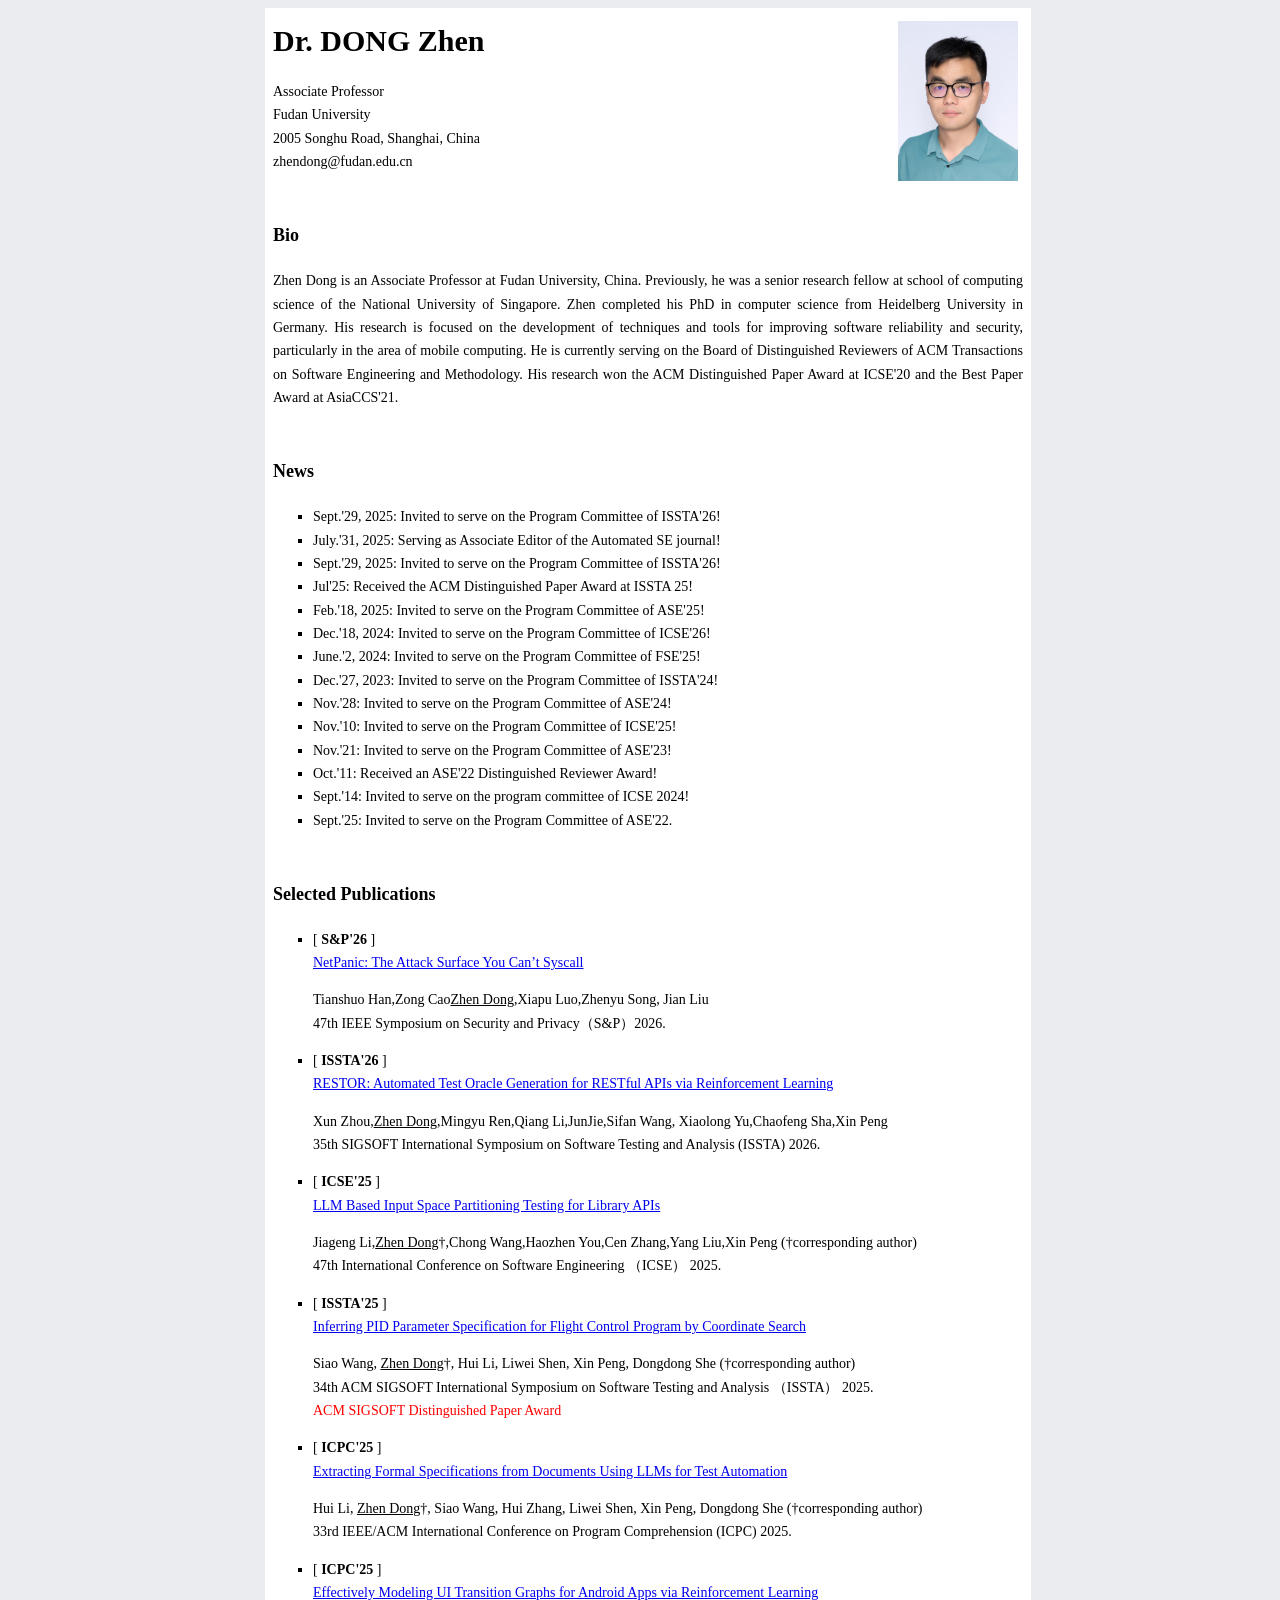
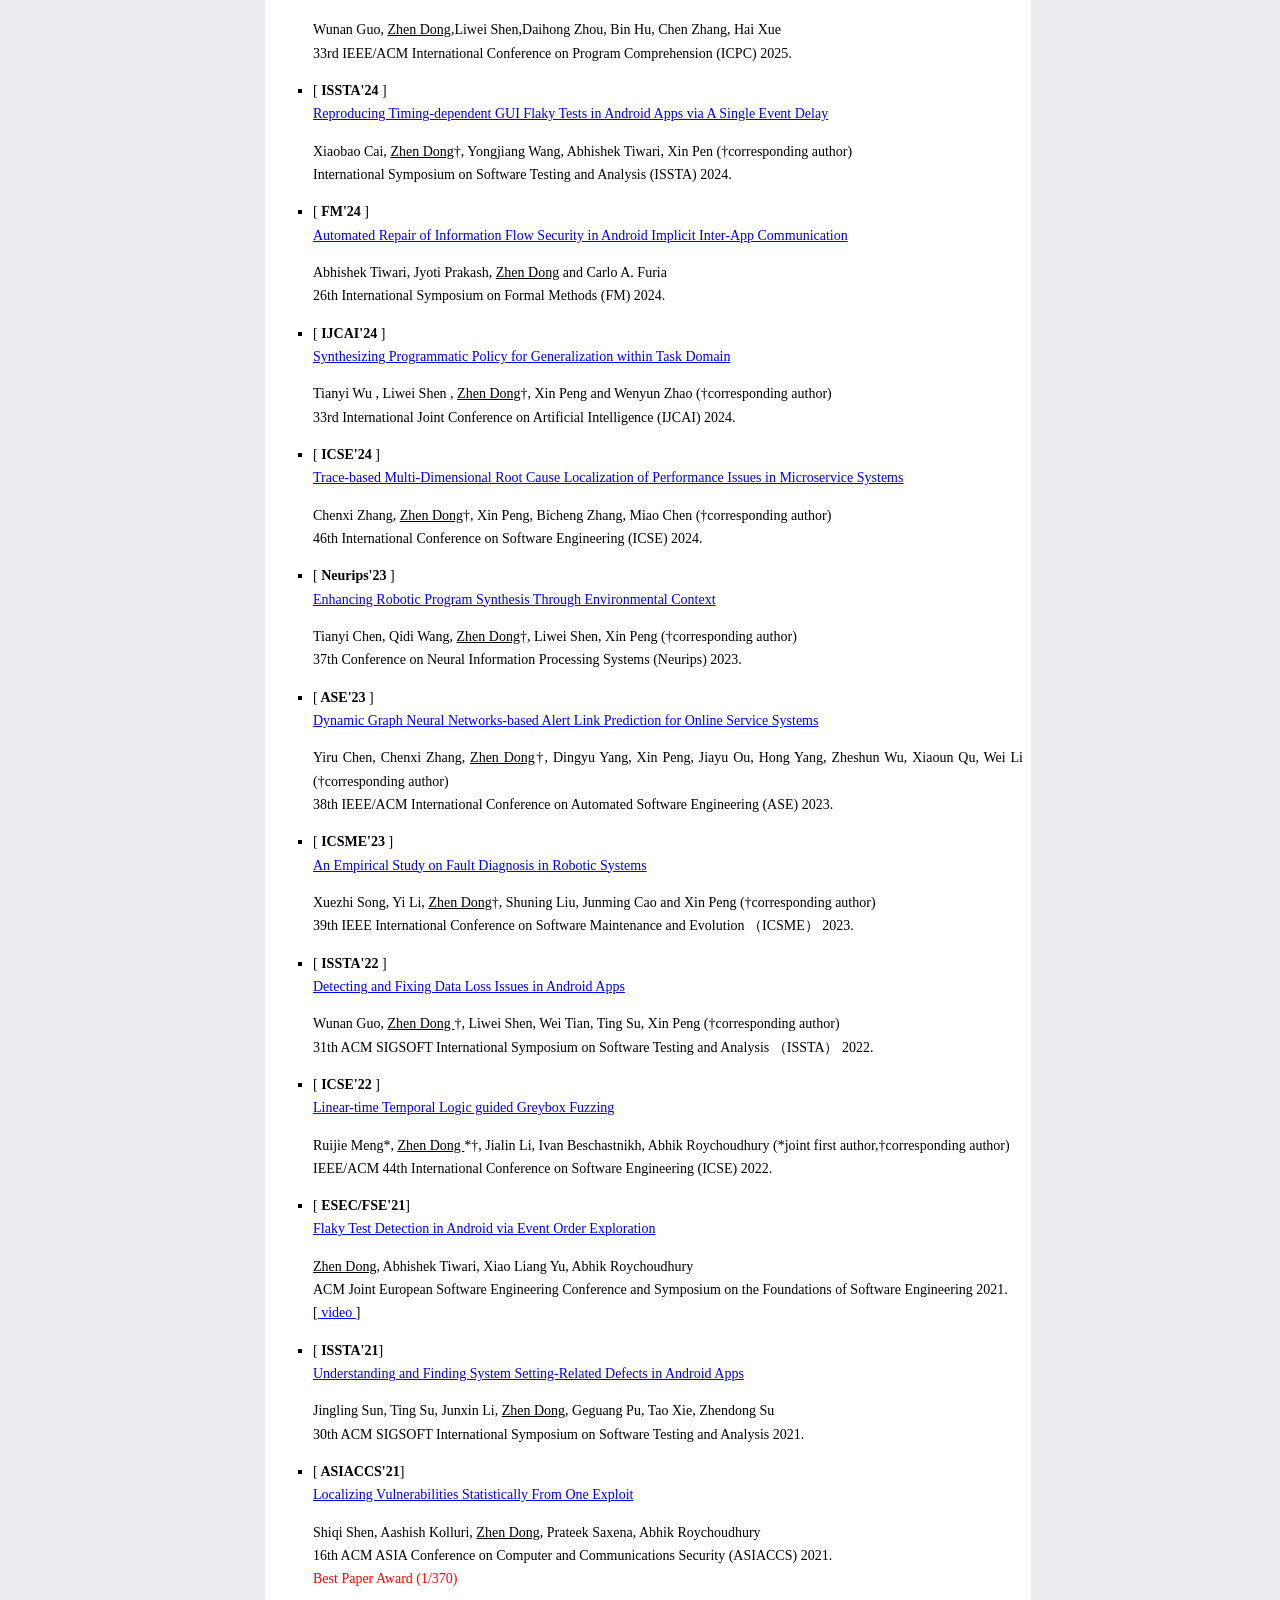
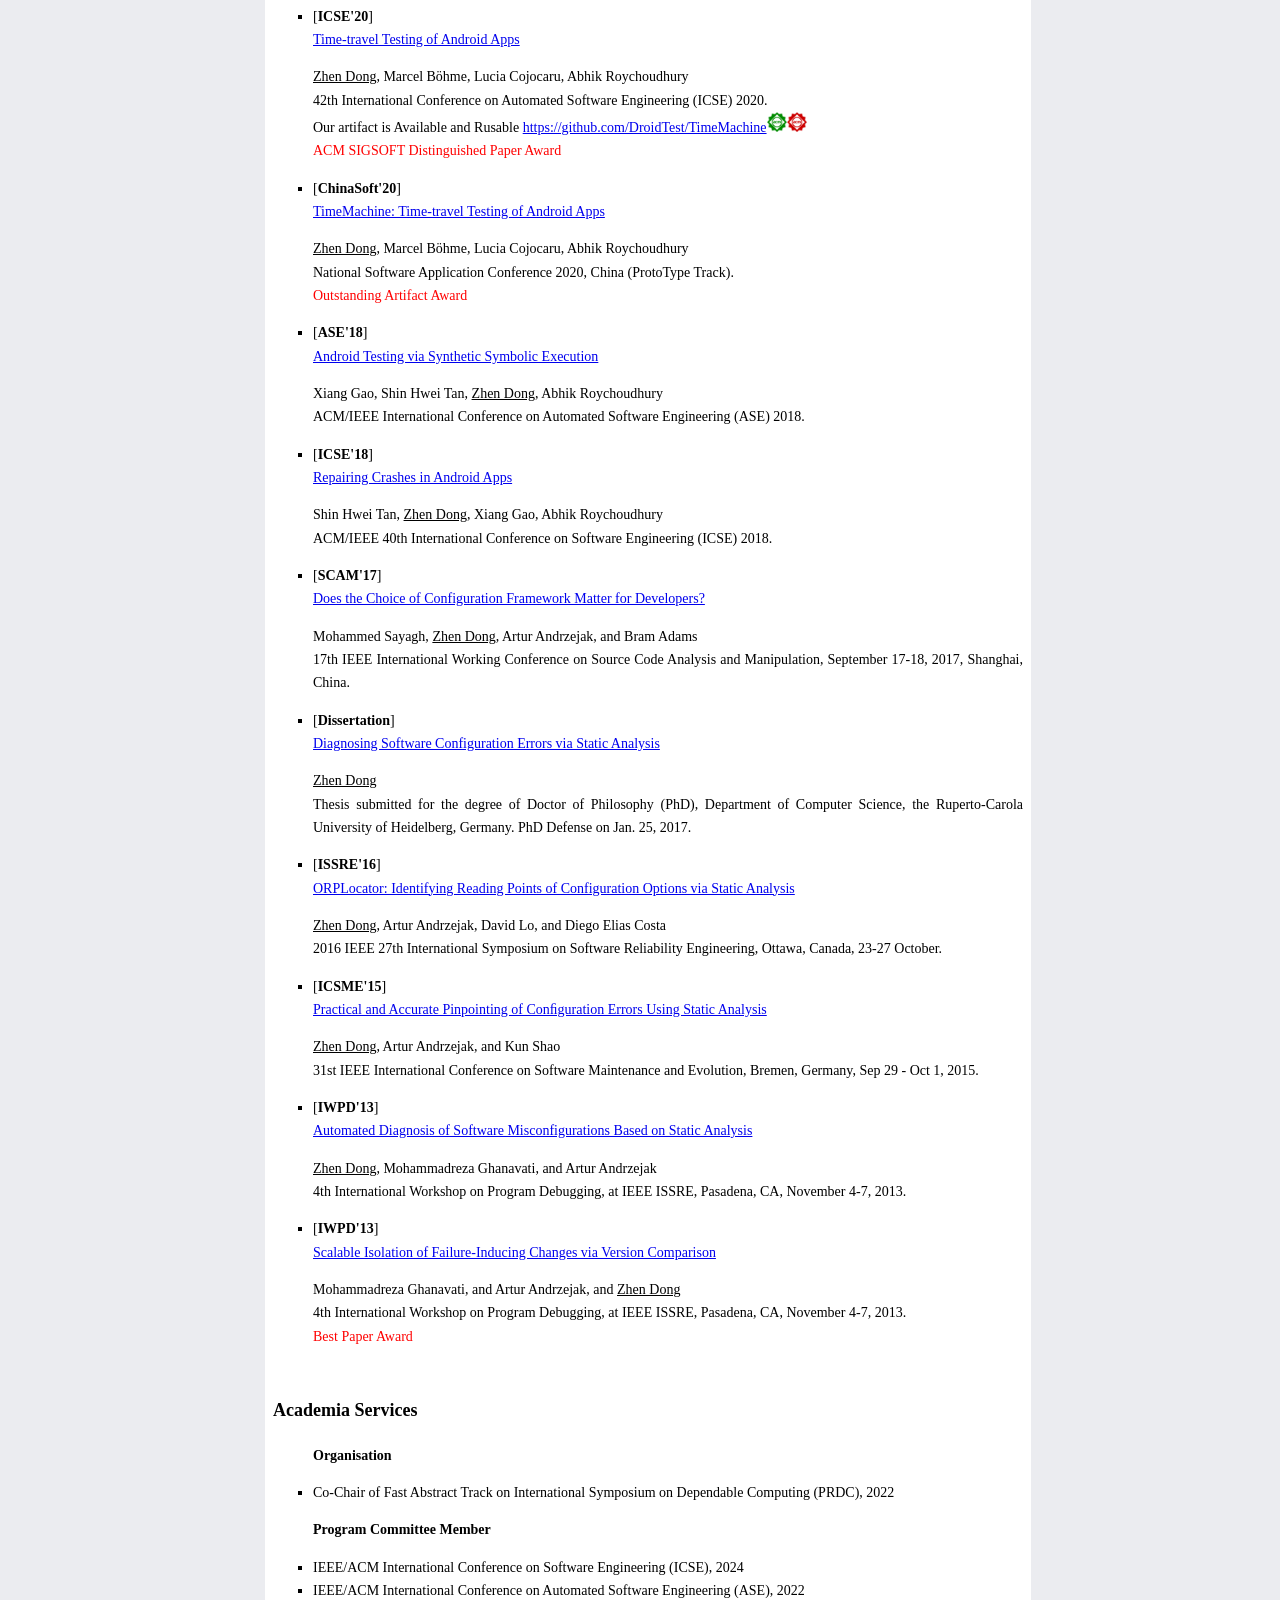
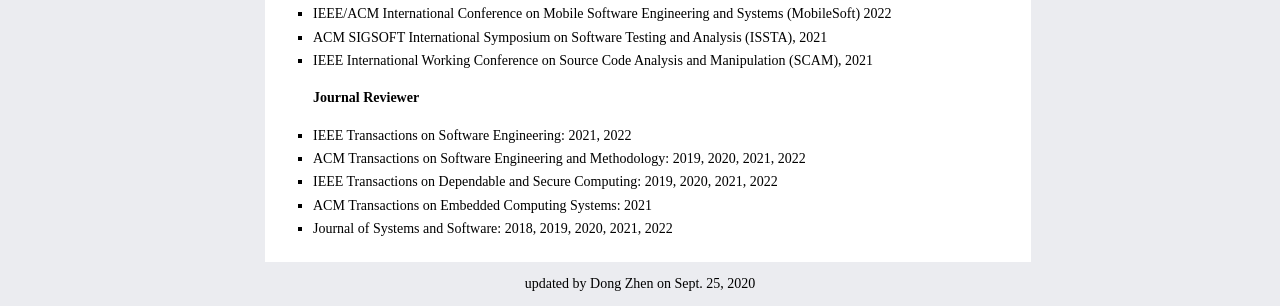
==== index.html @ 955841c0 "Revert "Update index.html" This reverts commit bbd6c98ecc3c14eb5443690f5086868d5aefdb31." ====
<!DOCTYPE html>
<html lang="en">
<head>
	<meta charset="UTF-8">
	<meta name="keywords" content="Zhen Dong, Dong Zhen, 董震, software engineering, software testing, program analysis, nus, Fudan">
	<title>Dr. DONG Zhen - Fudan University， China </title>
	<link rel="stylesheet" type="text/css"  href="ex_styles.css">
	<meta name="viewport" content="width=device-width, user-scalable=no, initial-scale=1, maximum-scale=1.0">

</head>
<body>
<div id="container">
		<div class="post" id="basic">
			<img style="width: 120px; height: auto; float:right;margin:5px" src="res/zhen_dong.jpg"> 	
			<p id="name">Dr. DONG Zhen </P>
			<p> Associate Professor <br>
                            Fudan University <br>
			    2005 Songhu Road, Shanghai, China <br>
			    zhendong@fudan.edu.cn
			</p>
			
		</div>

		<div class="post" id="about">

			<p class="label">Bio </p>
			<p> 
			
			Zhen Dong is an Associate Professor at Fudan University, China. Previously, he was a senior research fellow at school of computing science of the National University of Singapore. Zhen completed his PhD in computer science from Heidelberg University in Germany. His research is focused on the development of techniques and tools for improving software reliability and security, particularly in the area of mobile computing. He is currently serving on the Board of Distinguished Reviewers of ACM Transactions on Software Engineering and Methodology. His research won the ACM Distinguished Paper Award at ICSE'20 and the Best Paper Award at AsiaCCS'21.

		</p>
		</div>

		<div class="post" id="news">
			<p class="label"> News </p>
			<ul>
		<li> 
			        <span class="title"> Sept.'29, 2025: </span>  
 	          		Invited to serve on the Program Committee of ISSTA'26!
				</li>
		<li> 
			        <span class="title"> July.'31, 2025: </span>  
 	          		Serving as Associate Editor of the Automated SE journal!
				</li>
		<li> 
			        <span class="title"> Sept.'29, 2025: </span>  
 	          		Invited to serve on the Program Committee of ISSTA'26!
				</li>
		<li> 
					<span class="title"> Jul'25: </span>  
					Received the ACM Distinguished Paper Award at ISSTA 25!
				</li>
		<li> 
			        <span class="title"> Feb.'18, 2025: </span>  
 	          		Invited to serve on the Program Committee of ASE'25!
				</li>
		<li> 
			        <span class="title"> Dec.'18, 2024: </span>  
 	          		Invited to serve on the Program Committee of ICSE'26!
				</li>
		<li> 
			        <span class="title"> June.'2, 2024: </span>  
 	          		Invited to serve on the Program Committee of FSE'25!
				</li>
		<li> 
			        <span class="title"> Dec.'27, 2023: </span>  
 	          		Invited to serve on the Program Committee of ISSTA'24!
				</li>
		<li> 
			        <span class="title"> Nov.'28: </span>  
 	          		Invited to serve on the Program Committee of ASE'24!
				</li>
		<li> 
			        <span class="title"> Nov.'10: </span>  
 	          		Invited to serve on the Program Committee of ICSE'25!
				</li>
		<li> 
			        <span class="title"> Nov.'21: </span>  
 	          		Invited to serve on the Program Committee of ASE'23!
				</li>
		<li> 
			        <span class="title"> Oct.'11: </span>  
 	          		Received an ASE'22 Distinguished Reviewer Award!
				</li>
		<li> 
			        <span class="title"> Sept.'14: </span>  
 	          			Invited to serve on the program committee of ICSE 2024!
				</li>
               
                <li> 
			        <span class="title"> Sept.'25: </span>  
 	          		Invited to serve on the Program Committee of ASE'22.
				</li>
				 
				
			</ul>
		</div>

		<div class="post" id="publication">
			<p class="label"> Selected Publications</p>
			<ul>
		<li>
                 <p class="title"> [<b> S&P'26 </b>] <br>
                    <a href="res/SP26.pdf"> NetPanic: The Attack Surface You Can’t Syscall </a> </p>
                 <p class="confInfo">
	        Tianshuo Han,Zong Cao<u>Zhen Dong</u>,Xiapu Luo,Zhenyu Song, Jian Liu <br>
	        47th IEEE Symposium on Security and Privacy（S&P）2026.
                 </p>
             </li>
		<li>
                 <p class="title"> [<b> ISSTA'26 </b>] <br>
                    <a href="res/ISSTA26.pdf"> RESTOR: Automated Test Oracle Generation for RESTful APIs via  Reinforcement Learning </a> </p>
                 <p class="confInfo">
	        Xun Zhou,<u>Zhen Dong</u>,Mingyu Ren,Qiang Li,JunJie,Sifan Wang, Xiaolong Yu,Chaofeng Sha,Xin Peng <br>
	        35th SIGSOFT International Symposium on Software Testing and Analysis (ISSTA) 2026.
                 </p>
             </li>
		<li>
                 <p class="title"> [<b> ICSE'25 </b>] <br>
                    <a href="res/ICSE25.pdf"> LLM Based Input Space Partitioning Testing for Library APIs </a> </p>
                 <p class="confInfo">
	        Jiageng Li,<u>Zhen Dong</u>†,Chong Wang,Haozhen You,Cen Zhang,Yang Liu,Xin Peng (†corresponding author)<br>
	        47th International Conference on Software Engineering （ICSE） 2025.
                 </p>
             </li>
		<li>
                 <p class="title"> [<b> ISSTA'25 </b>] <br>
                    <a href="res/issta25.pdf"> Inferring PID Parameter Specification for Flight  Control Program by Coordinate Search </a> </p>
                 <p class="confInfo">
	        Siao Wang, <u>Zhen Dong</u>†, Hui Li, Liwei Shen, Xin Peng, Dongdong She (†corresponding author) <br>
	        34th ACM SIGSOFT International Symposium on Software Testing and Analysis （ISSTA） 2025. <br>
		 <Font color="red"> ACM SIGSOFT Distinguished Paper Award</Font>
                 </p>
             </li>
	     <li>
                 <p class="title"> [<b> ICPC'25 </b>] <br>
                    <a href="res/icpc25a.pdf"> Extracting Formal Specifications from Documents Using LLMs for  Test Automation </a> </p>
                 <p class="confInfo">
	        Hui Li, <u>Zhen Dong</u>†, Siao Wang, Hui Zhang, Liwei Shen, Xin Peng, Dongdong She (†corresponding author) <br>
	        33rd IEEE/ACM International Conference on Program Comprehension (ICPC) 2025.
                 </p>
             </li>
		<li>
                 <p class="title"> [<b> ICPC'25 </b>] <br>
                    <a href="res/icpc25b.pdf"> Effectively Modeling UI Transition Graphs for Android Apps via  Reinforcement Learning </a> </p>
                 <p class="confInfo">
	        Wunan Guo, <u>Zhen Dong</u>,Liwei Shen,Daihong Zhou, Bin Hu, Chen Zhang, Hai Xue<br>
	         33rd IEEE/ACM International Conference on Program Comprehension (ICPC) 2025.
                 </p>
             </li>
		<li>
                 <p class="title"> [<b> ISSTA'24 </b>] <br>
                    <a href="res/ISSTA24.pdf"> Reproducing Timing-dependent GUI Flaky Tests in Android Apps  via A Single Event Delay </a> </p>
                 <p class="confInfo">
	        Xiaobao Cai, <u>Zhen Dong</u>†, Yongjiang Wang, Abhishek Tiwari, Xin Pen (†corresponding author) <br>
	         International Symposium on Software Testing and Analysis (ISSTA) 2024.
                 </p>
             </li>
		<li>
                 <p class="title"> [<b> FM'24 </b>] <br>
                    <a href="res/FM24.pdf"> Automated Repair of Information Flow Security in Android Implicit Inter-App Communication </a> </p>
                 <p class="confInfo">
	        Abhishek Tiwari, Jyoti Prakash, <u>Zhen Dong</u> and Carlo A. Furia <br>
	         26th International Symposium on Formal Methods (FM) 2024.
                 </p>
             </li>
		<li>
                 <p class="title"> [<b> IJCAI'24 </b>] <br>
                    <a href="res/IJCAI.pdf"> Synthesizing Programmatic Policy for Generalization within Task Domain </a> </p>
                 <p class="confInfo">
	        Tianyi Wu , Liwei Shen , <u>Zhen Dong</u>†, Xin Peng and Wenyun Zhao (†corresponding author) <br>
	         33rd International Joint Conference on Artificial Intelligence (IJCAI) 2024.
                 </p>
             </li>
	       <li>
                 <p class="title"> [<b> ICSE'24 </b>] <br>
                    <a href="res/ICSE24.pdf"> Trace-based Multi-Dimensional Root Cause Localization of Performance Issues in Microservice Systems </a> </p>
                 <p class="confInfo">
	        Chenxi Zhang, <u>Zhen Dong</u>†, Xin Peng, Bicheng Zhang, Miao Chen  (†corresponding author) <br>
	         46th International Conference on Software Engineering (ICSE) 2024.
                 </p>
             </li>
	       <li>
                 <p class="title"> [<b> Neurips'23 </b>] <br>
                    <a href="res/NeurIPS2023.pdf"> Enhancing Robotic Program Synthesis Through Environmental Context </a> </p>
                 <p class="confInfo">
	        Tianyi Chen, Qidi Wang, <u>Zhen Dong</u>†, Liwei Shen, Xin Peng  (†corresponding author) <br>
	         37th Conference on Neural Information Processing Systems (Neurips) 2023.
                 </p>
             </li>

	      <li>
                 <p class="title"> [<b> ASE'23 </b>] <br>
                    <a href="res/ASE23.pdf"> Dynamic Graph Neural Networks-based Alert Link Prediction for Online Service Systems </a> </p>
                 <p class="confInfo">
	        Yiru Chen, Chenxi Zhang, <u>Zhen Dong</u>†, Dingyu Yang, Xin Peng, Jiayu Ou, Hong Yang,  Zheshun Wu, Xiaoun Qu, Wei Li  (†corresponding author) <br>
	         38th IEEE/ACM International Conference on Automated Software Engineering (ASE) 2023.
                 </p>
             </li>
	      <li>
                 <p class="title"> [<b> ICSME'23 </b>] <br>
                    <a href="res/ICSME23.pdf"> An Empirical Study on Fault Diagnosis  in Robotic Systems </a> </p>
                 <p class="confInfo">
	        Xuezhi Song, Yi Li, <u>Zhen Dong</u>†, Shuning Liu, Junming Cao and Xin Peng (†corresponding author) <br>
	         39th IEEE International Conference on Software Maintenance and Evolution （ICSME） 2023.
                 </p>
             </li>
	      <li>
                 <p class="title"> [<b> ISSTA'22 </b>] <br>
                    <a href="res/ISSTA22.pdf"> Detecting and Fixing Data Loss Issues in Android Apps </a> </p>
                 <p class="confInfo">
	         Wunan Guo, <u> Zhen Dong </u>†, Liwei Shen, Wei Tian, Ting Su, Xin Peng (†corresponding author) <br>
	         31th ACM SIGSOFT International Symposium on Software Testing and Analysis （ISSTA） 2022.
                 </p>
             </li>
	     <li>
                 <p class="title"> [<b> ICSE'22 </b>] <br>
                 <a href="https://arxiv.org/pdf/2109.02312.pdf">  Linear-time Temporal Logic guided Greybox Fuzzing </a>  </p>
                 <p class="confInfo">
	         Ruijie Meng*, <u> Zhen Dong </u>*†, Jialin Li, Ivan Beschastnikh, Abhik Roychoudhury (*joint first author,†corresponding author) <br>
	         IEEE/ACM 44th International Conference on Software Engineering (ICSE) 2022.
                 </p>
             </li>
            <li>
                 <p class="title"> [<b> ESEC/FSE'21</b>] <br>
                 <a href="res/FSE21.pdf"> Flaky Test Detection in Android via Event Order Exploration </a> </p>
                 <p class="confInfo">
                 <u>Zhen Dong</u>, Abhishek Tiwari, Xiao Liang Yu, Abhik Roychoudhury <br>
                 ACM Joint European Software Engineering Conference and Symposium on the Foundations of Software Engineering  2021. <br>
	         [<a href="https://www.youtube.com/watch?v=PILpLkuxBr8"> video </a>]
                 </p>
             </li>
            <li>
                 <p class="title"> [<b> ISSTA'21</b>]
                 <br><a href="res/ISSTA21.pdf">  Understanding and Finding System Setting-Related Defects in Android Apps </a>  </p>
                 <p class="confInfo">
                 Jingling Sun, Ting Su, Junxin Li, <u>Zhen Dong</u>, Geguang Pu, Tao Xie, Zhendong Su <br>
                 30th ACM SIGSOFT International Symposium on Software Testing and Analysis 2021.
                 </p>
             </li>

            <li>
                <p class="title"> [<b> ASIACCS'21</b>] <br>
                <a href="res/AsiaCCS21.pdf"> Localizing Vulnerabilities Statistically From One Exploit </a></p>
                <p class="confInfo">
                Shiqi Shen, Aashish Kolluri, <u>Zhen Dong</u>, Prateek Saxena, Abhik Roychoudhury <br>
                16th ACM ASIA Conference on Computer and Communications Security (ASIACCS) 2021. <br>
                <Font color="red"> Best Paper Award (1/370) </Font>
                </p>
            </li>
	     <li>
		     <p class="title"> [<b>ICSE'20</b>]  <br><a href="res/time-travel-testing-21-01-2020.pdf"> Time-travel Testing of Android Apps </a>  </p>
					<p class="confInfo">
                      <u>Zhen Dong</u>, Marcel Böhme, Lucia Cojocaru, Abhik Roychoudhury <br>
		      42th International Conference on Automated Software Engineering (ICSE) 2020. <br>
              Our artifact is Available and Rusable <a href="https://github.com/DroidTest/TimeMachine">https://github.com/DroidTest/TimeMachine<img width="20px" height="20px" src="res/green.jpg"><img width="20px" height="20px" src="res/red.jpg"></a> <br>
		     <Font color="red"> ACM SIGSOFT Distinguished Paper Award</Font>
					</p>

 				
              </li>
            
                <li>
					<p class="title"> [<b>ChinaSoft'20</b>] <br> <a href="res/chinasoft2020.pdf">TimeMachine: Time-travel Testing of Android Apps</a></p>
					<p class="confInfo">
                    <u>Zhen Dong</u>, Marcel Böhme, Lucia Cojocaru, Abhik Roychoudhury <br>
                    National Software Application Conference 2020, China (ProtoType Track). <br>
                    <Font color="red"> Outstanding Artifact Award </Font>
					</p>

 				
              </li>

            <li>
					<p class="title"> [<b>ASE'18</b>] <br> <a href="res/ase18.pdf">Android Testing via Synthetic Symbolic Execution</a></p>
					<p class="confInfo">
                     Xiang Gao, Shin Hwei Tan, <u>Zhen Dong</u>, Abhik Roychoudhury <br>
                     ACM/IEEE International Conference on Automated Software Engineering (ASE) 2018.
					</p>

 				
              </li>

              <li>
					<p class="title"> [<b>ICSE'18</b>] <br> <a href="res/ICSE18-droix.pdf">Repairing Crashes in Android Apps</a></p>
					<p class="confInfo">
                    Shin Hwei Tan, <u>Zhen Dong</u>, Xiang Gao, Abhik Roychoudhury <br>
                    ACM/IEEE 40th International Conference on Software Engineering (ICSE) 2018.
					</p>

 				
                </li>

				<li>
					<p class="title"> [<b>SCAM'17</b>] <br> <a href="res/scam17.pdf">Does the Choice of Configuration Framework Matter for Developers?</a></p>
					<p class="confInfo">
					Mohammed Sayagh, <u>Zhen Dong</u>, Artur Andrzejak, and Bram Adams <br>
					17th IEEE International Working Conference on Source Code Analysis and Manipulation,  September 17-18, 2017, Shanghai, China.
					</p>

 				
                </li>
				<li>
					<p class="title">[<b>Dissertation</b>] <br>
					<a href="res/ZhenDong_PVS_PhDthesis.pdf">Diagnosing Software Configuration Errors via Static Analysis </a>
					</p>
					<p class="confInfo">
					<u>Zhen Dong </u><br>
					Thesis submitted for the degree of Doctor of Philosophy (PhD), Department of Computer Science, the Ruperto-Carola University of Heidelberg, Germany. PhD Defense on Jan. 25, 2017.
					</p>
				</li>

				<li>
					<p class="title">[<b>ISSRE'16</b>] <br>
					<a href="res/ORPLocator_ISSRE_2016.pdf">ORPLocator: Identifying Reading Points of Configuration Options via Static Analysis </a>
					</p>
					<p class="confInfo">
					<u>Zhen Dong</u>, Artur Andrzejak, David Lo, and Diego Elias Costa <br>
					  2016 IEEE 27th International Symposium on Software Reliability Engineering, Ottawa, Canada, 23-27 October.
					</p>
				</li>
				<li>
					<p class="title">[<b>ICSME'15</b>] <br>
					<a href="res/Pinpointing_of_Configuration-final.pdf">Practical and Accurate Pinpointing of Conﬁguration Errors Using Static Analysis </a>
					</p>
					<p class="confInfo">
					<u>Zhen Dong</u>, Artur Andrzejak, and Kun Shao<br>
					31st IEEE International Conference on Software Maintenance and Evolution, Bremen, Germany, Sep 29 - Oct 1, 2015.
					</p>
				</li>
				
				<li>
					<p class="title">[<b>IWPD'13</b>] <br>
					<a href="res/IWPD_2013_-_Diagnosis_Misconfigurations_-_Dong_Ghanavati_Andrzejak.pdf">Automated Diagnosis of Software Misconfigurations Based on Static Analysis </a>
					</p>
					<p class="confInfo">
					<u>Zhen Dong</u>, Mohammadreza Ghanavati, and Artur Andrzejak<br>
					4th International Workshop on Program Debugging, at IEEE ISSRE, Pasadena, CA, November 4-7, 2013.
					</p>
				</li>
				
				<li>
					<p class="title">[<b>IWPD'13</b>] <br>
					<a href="res/IWPD_2013_-_Finding_failure-inducing_changes_Ghanavati_Andrzejak_Dong.pdf">Scalable Isolation of Failure-Inducing Changes via Version Comparison </a>
					</p>
					<p class="confInfo">
					 Mohammadreza Ghanavati, and Artur Andrzejak, and <u>Zhen Dong</u><br>
                     4th International Workshop on Program Debugging, at IEEE ISSRE, Pasadena, CA, November 4-7, 2013. <br>
                    <Font color="red"> Best Paper Award </Font>
					</p>
				</li>

			</ul>

		</div>
		<div class="post" id="service">
		    <p class="label"> Academia Services </p>
	      <ul>
               
		      <p class="title"> <b> Organisation </b> </p>
				
		<li>
                    Co-Chair of Fast Abstract Track on International Symposium on Dependable Computing (PRDC), 2022
                </li>
            </ul>
             <ul>
               
		     <p class="title"> <b> Program Committee Member </b> </p>
			
		<li>
                     IEEE/ACM International Conference on Software Engineering (ICSE), 2024
                </li>
		<li>
                     IEEE/ACM International Conference on Automated Software Engineering (ASE), 2022
                </li>
		<li>
                   IEEE/ACM International Conference on Mobile Software Engineering and Systems (MobileSoft) 2022
                </li>
                <li>
                    ACM SIGSOFT International Symposium on Software Testing and Analysis (ISSTA), 2021
                </li>
                <li>
                    IEEE International Working Conference on Source Code Analysis and Manipulation (SCAM), 2021 
                </li>
                
            </ul>
	    <ul>
	       <p class="title"> <b> Journal Reviewer </b> </p>
				
		<li>
                    IEEE Transactions on Software Engineering: 2021, 2022 
                </li>
                <li>
                    ACM Transactions on Software Engineering and Methodology: 2019, 2020, 2021, 2022 
                </li>
                <li>
                    IEEE Transactions on Dependable and Secure Computing: 2019, 2020, 2021, 2022
                </li>
                <li>
                  ACM Transactions on Embedded Computing Systems: 2021 
                </li>
		<li>
                  Journal of Systems and Software: 2018, 2019, 2020, 2021, 2022
                </li>
            </ul>
           <!--
            <ul>
                <p class="title"> External reviewer </p>
                <li>
                    ASE 2020, ICSE 2020
                </li>
                <li>
                    NDSS 2019
                </li>
                <li>
                   FSE 2017, ASE 2017
                </li>
                <li>
                    WoSAR 2016, IWPD 2016
                </li>
                <li>
                    ICAC 2015
                </li>
            </ul>
            -->
		</div>
	 


</div>	

<p id="tail">updated by Dong Zhen on Sept. 25, 2020</p>

</body>
</html>
---- ex_styles.css ----
body {
	background-color: #EBECF0;
	 font-size:14px; 
}

#container {
	max-width:750px;
	margin:2px auto;
    line-height: 1.666666;
}

.label{
	font-size:18px;
	font-weight:bold;
}


ul {
	list-style-type:square;
}

.post{
			
		// box-shadow: 10px 5px 10px  grey;
		background-color: white;
		// border-radius: 25px;
		width:100%;
		// margin-bottom:20px;
		padding:8px;

		text-align:justify;

}

.confInfo{
		font-size:14px;
}



#name{
		font-size:30px;
		font-weight:bold;
		margin:0;
	}
	

#tail{
	text-align:center;
}
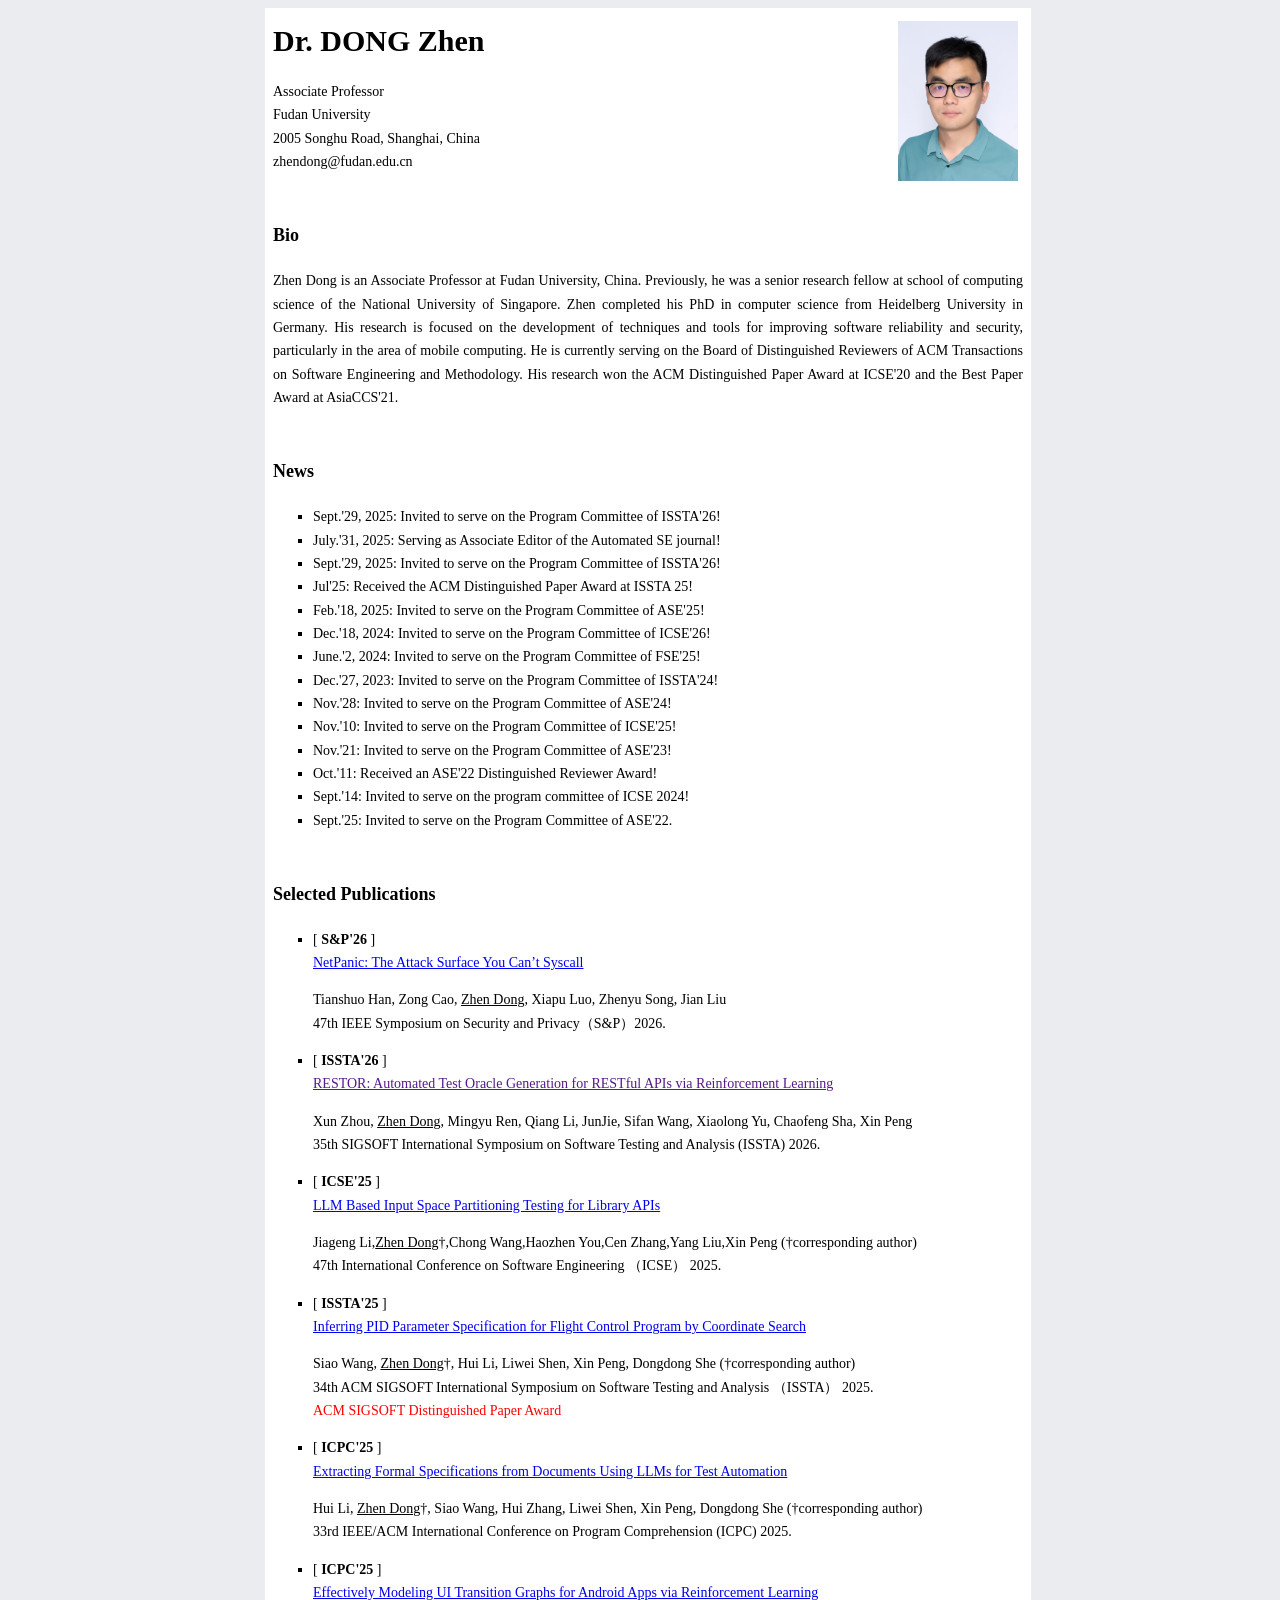
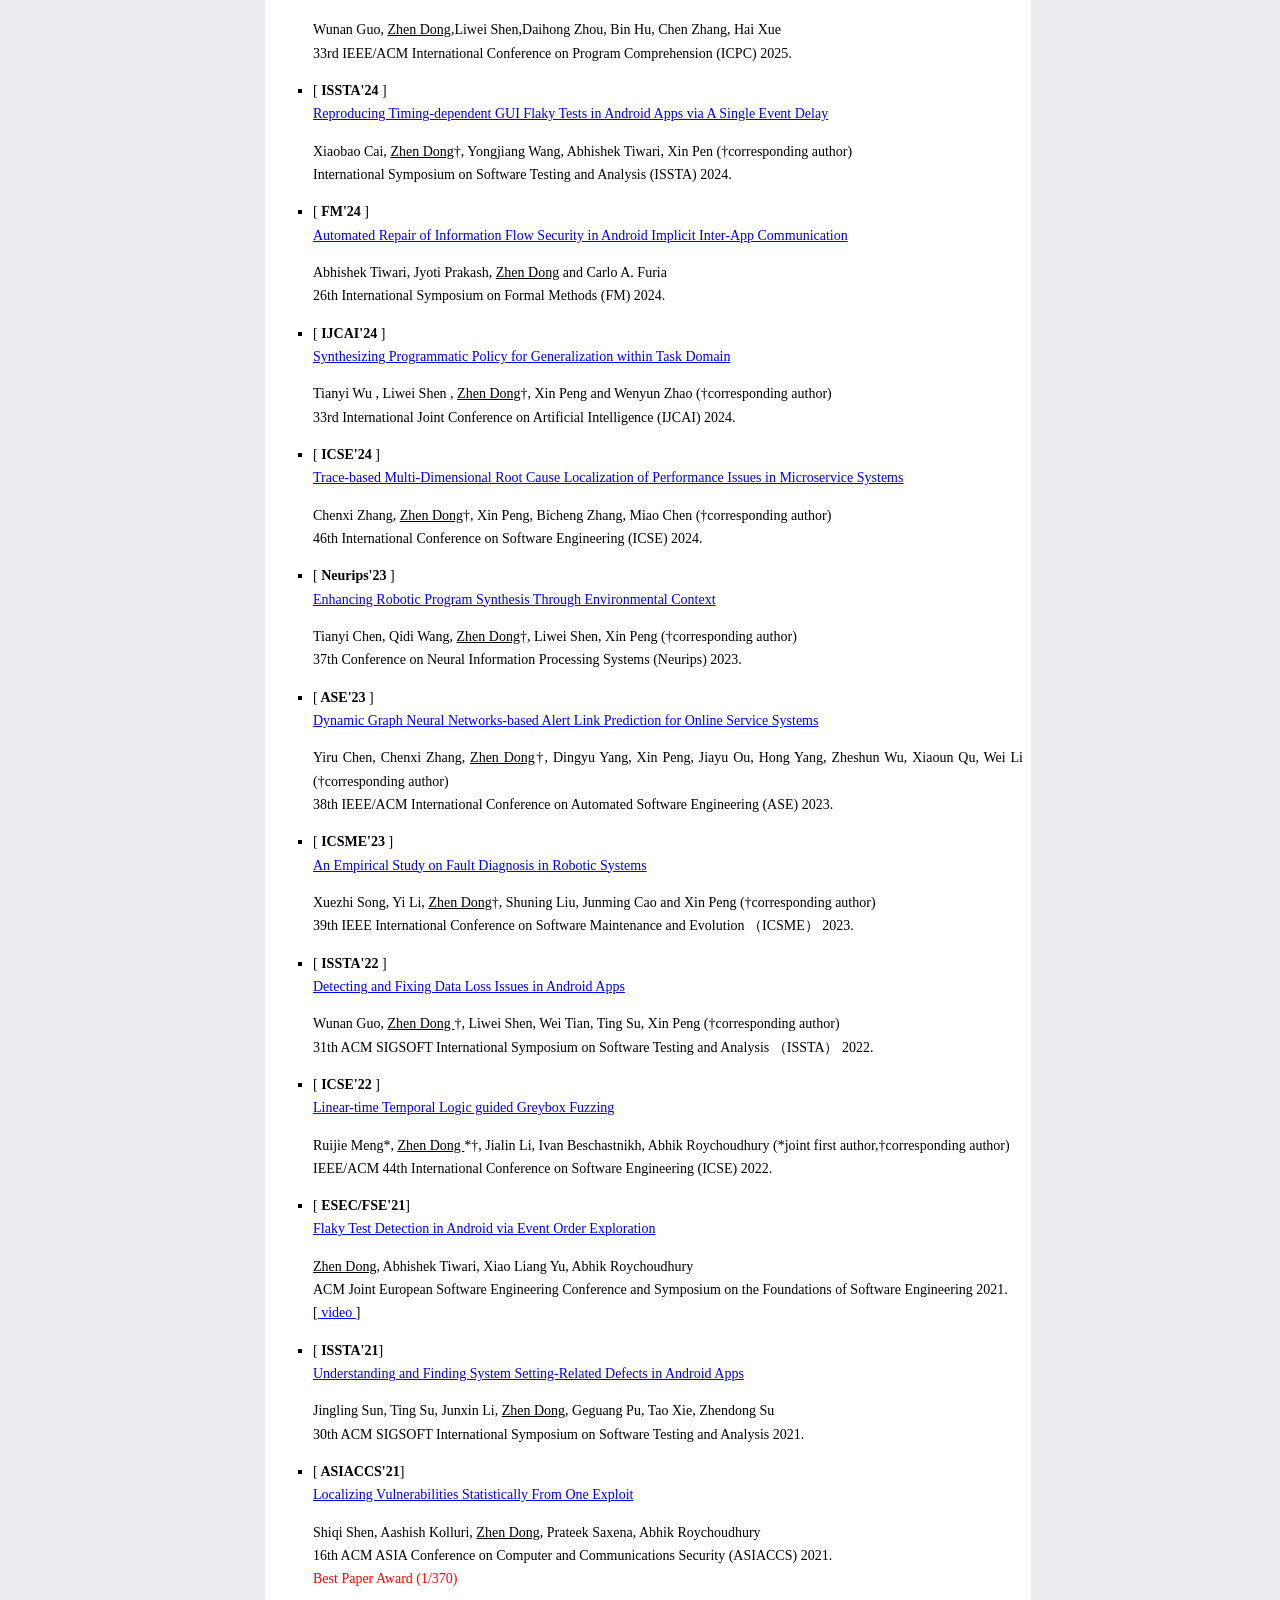
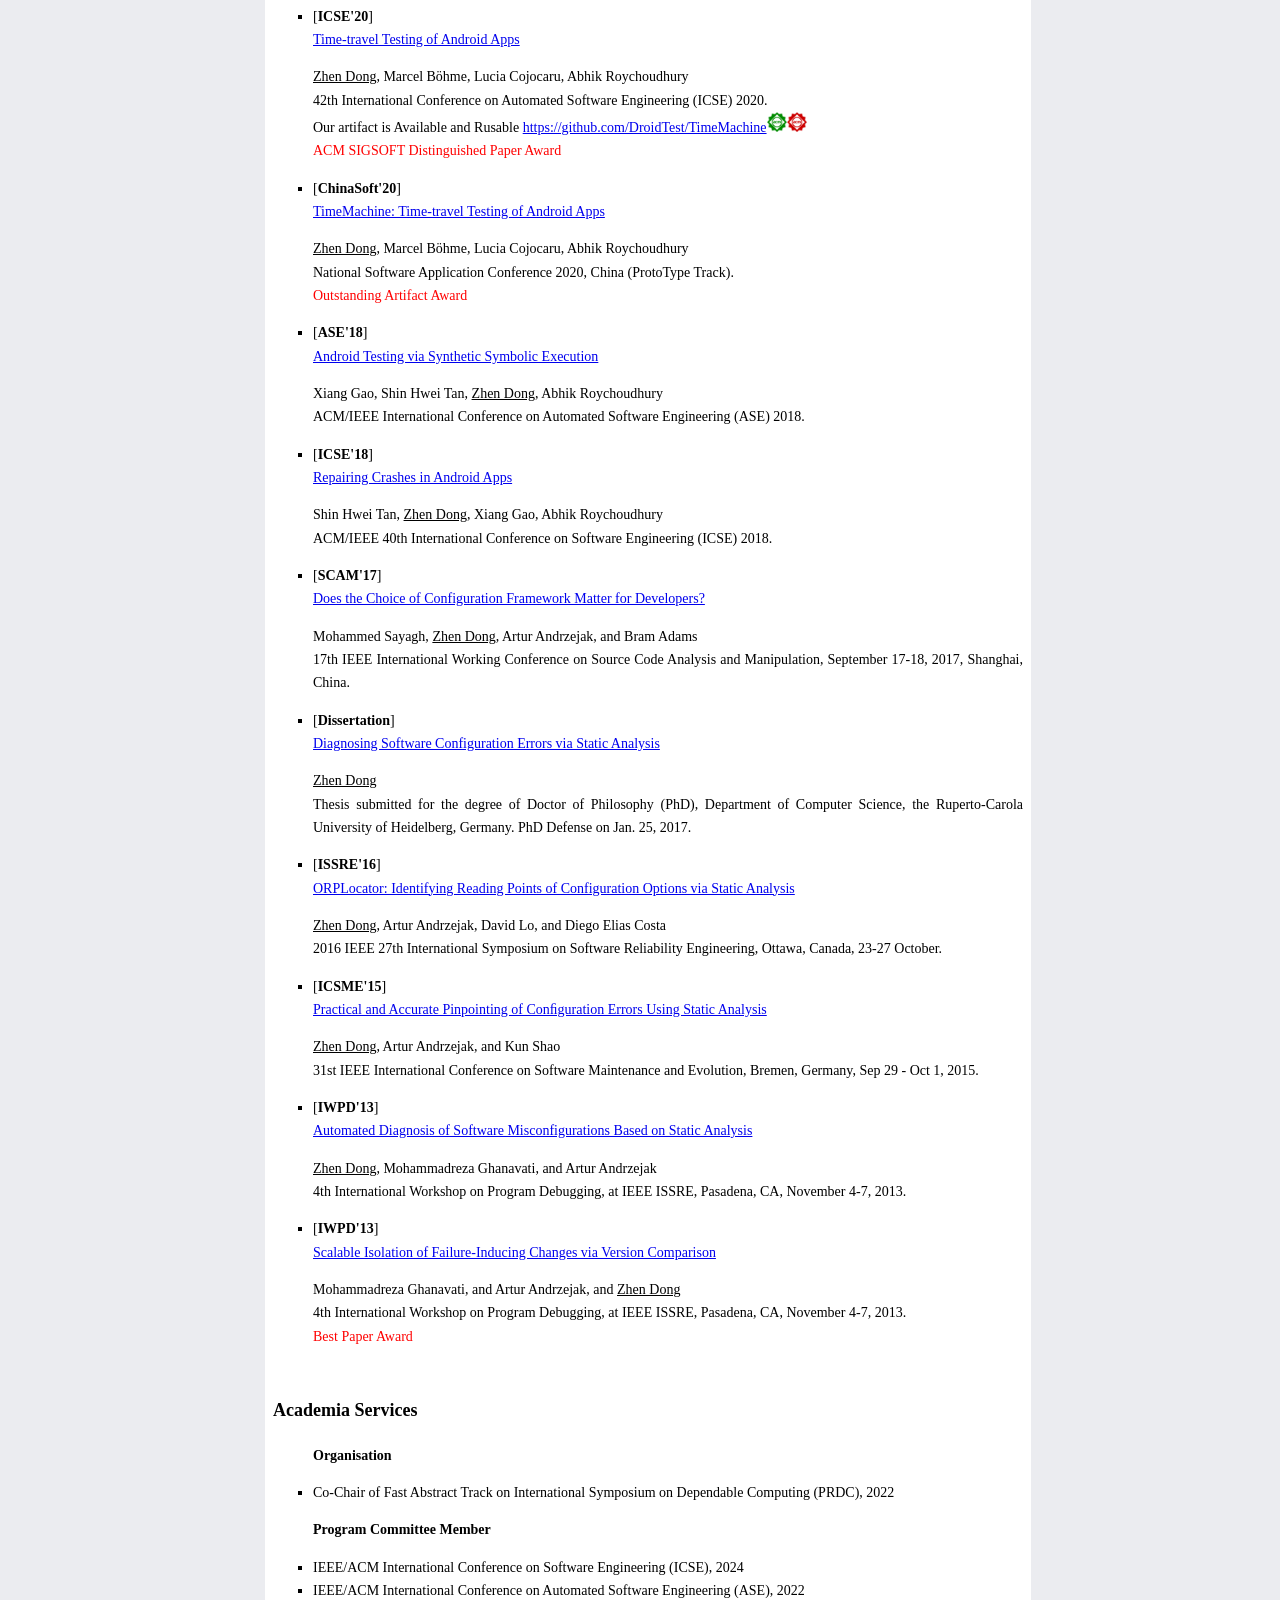
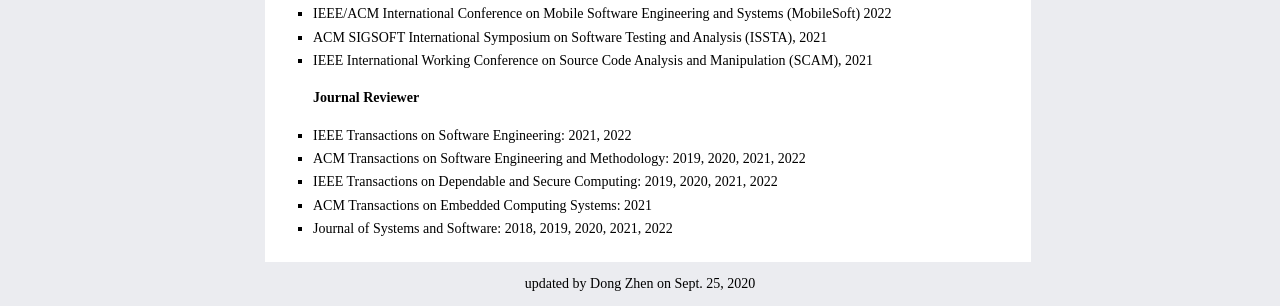
==== commit ac033255: "Reapply "Update index.html" This reverts commit 955841c0ff1e91d39294fd9c37e64035799ad8db." ====
--- a/index.html
+++ b/index.html
@@ -103,15 +103,15 @@
                  <p class="title"> [<b> S&P'26 </b>] <br>
                     <a href="res/SP26.pdf"> NetPanic: The Attack Surface You Can’t Syscall </a> </p>
                  <p class="confInfo">
-	        Tianshuo Han,Zong Cao<u>Zhen Dong</u>,Xiapu Luo,Zhenyu Song, Jian Liu <br>
+	        Tianshuo Han, Zong Cao, <u>Zhen Dong</u>, Xiapu Luo, Zhenyu Song, Jian Liu <br>
 	        47th IEEE Symposium on Security and Privacy（S&P）2026.
                  </p>
              </li>
 		<li>
                  <p class="title"> [<b> ISSTA'26 </b>] <br>
-                    <a href="res/ISSTA26.pdf"> RESTOR: Automated Test Oracle Generation for RESTful APIs via  Reinforcement Learning </a> </p>
-                 <p class="confInfo">
-	        Xun Zhou,<u>Zhen Dong</u>,Mingyu Ren,Qiang Li,JunJie,Sifan Wang, Xiaolong Yu,Chaofeng Sha,Xin Peng <br>
+                    <a href=""> RESTOR: Automated Test Oracle Generation for RESTful APIs via  Reinforcement Learning </a> </p>
+                 <p class="confInfo">
+	        Xun Zhou, <u>Zhen Dong</u>, Mingyu Ren, Qiang Li, JunJie, Sifan Wang, Xiaolong Yu, Chaofeng Sha, Xin Peng <br>
 	        35th SIGSOFT International Symposium on Software Testing and Analysis (ISSTA) 2026.
                  </p>
              </li>
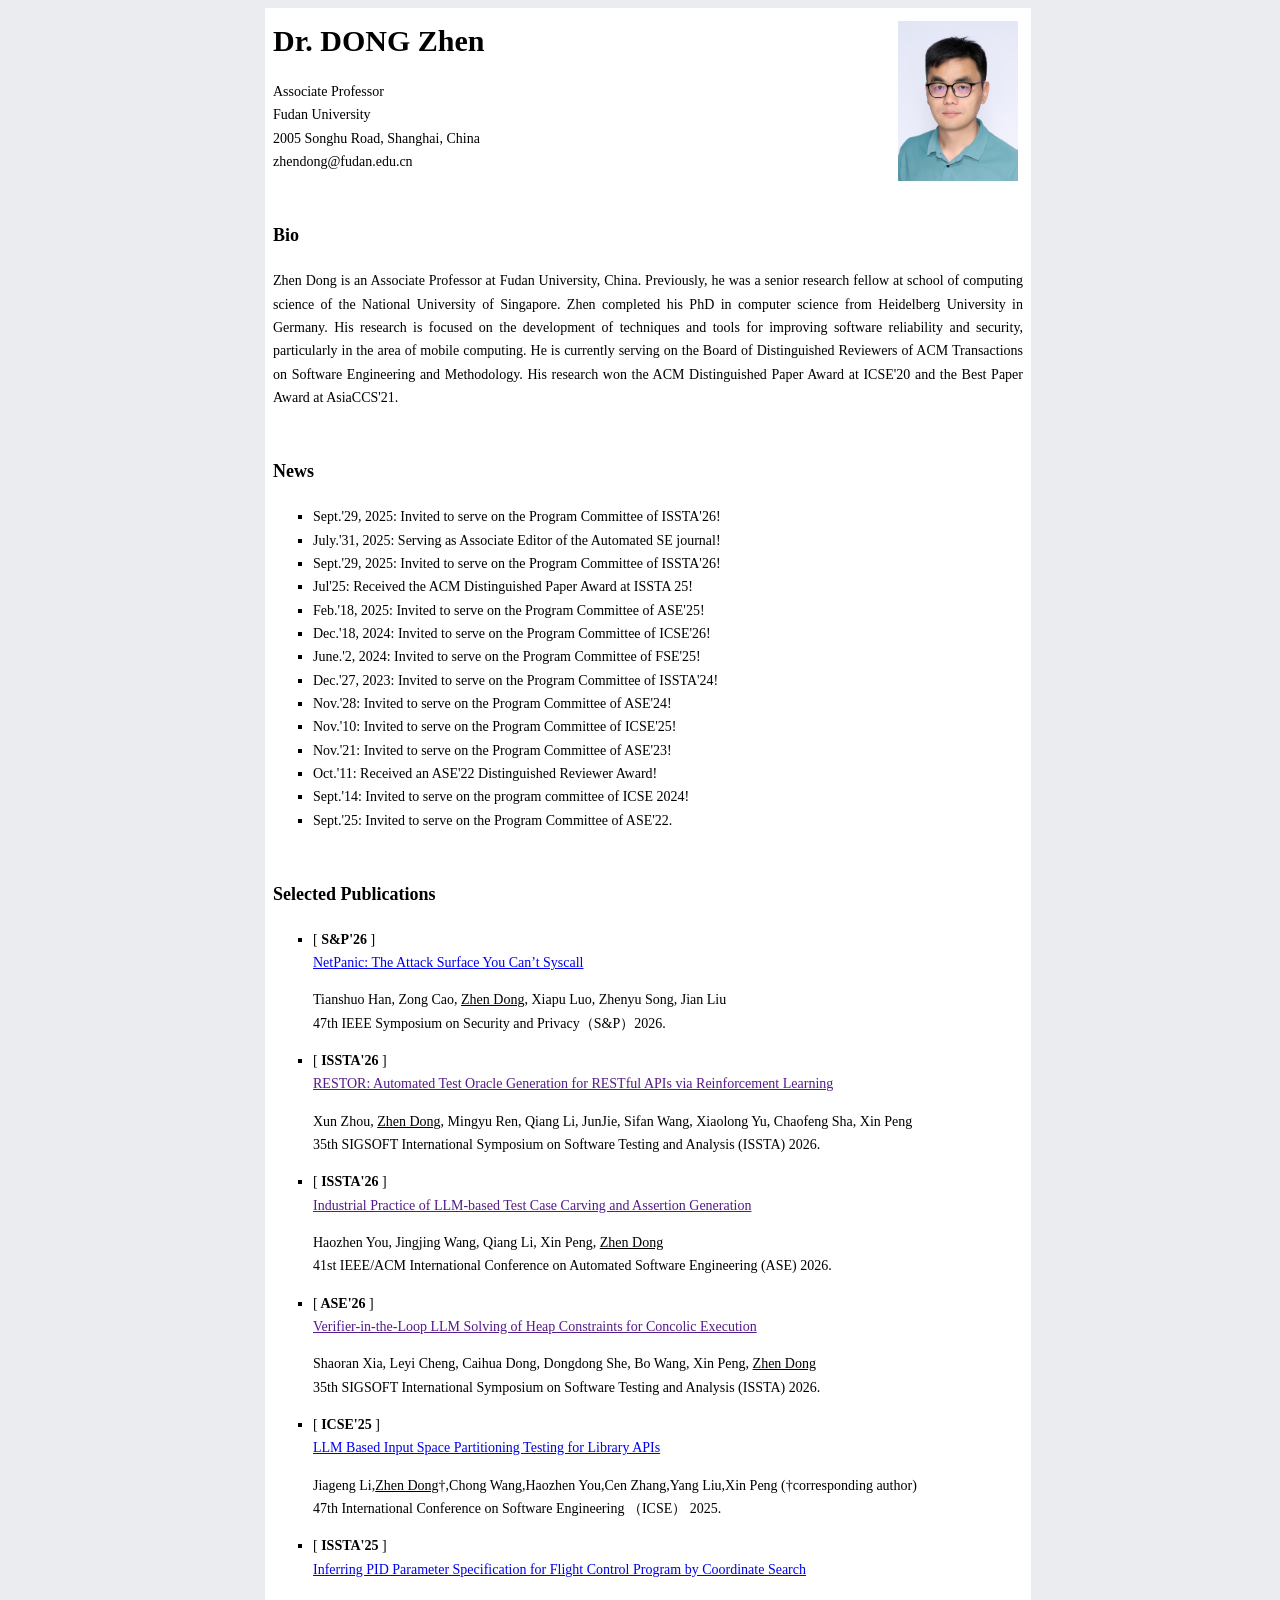
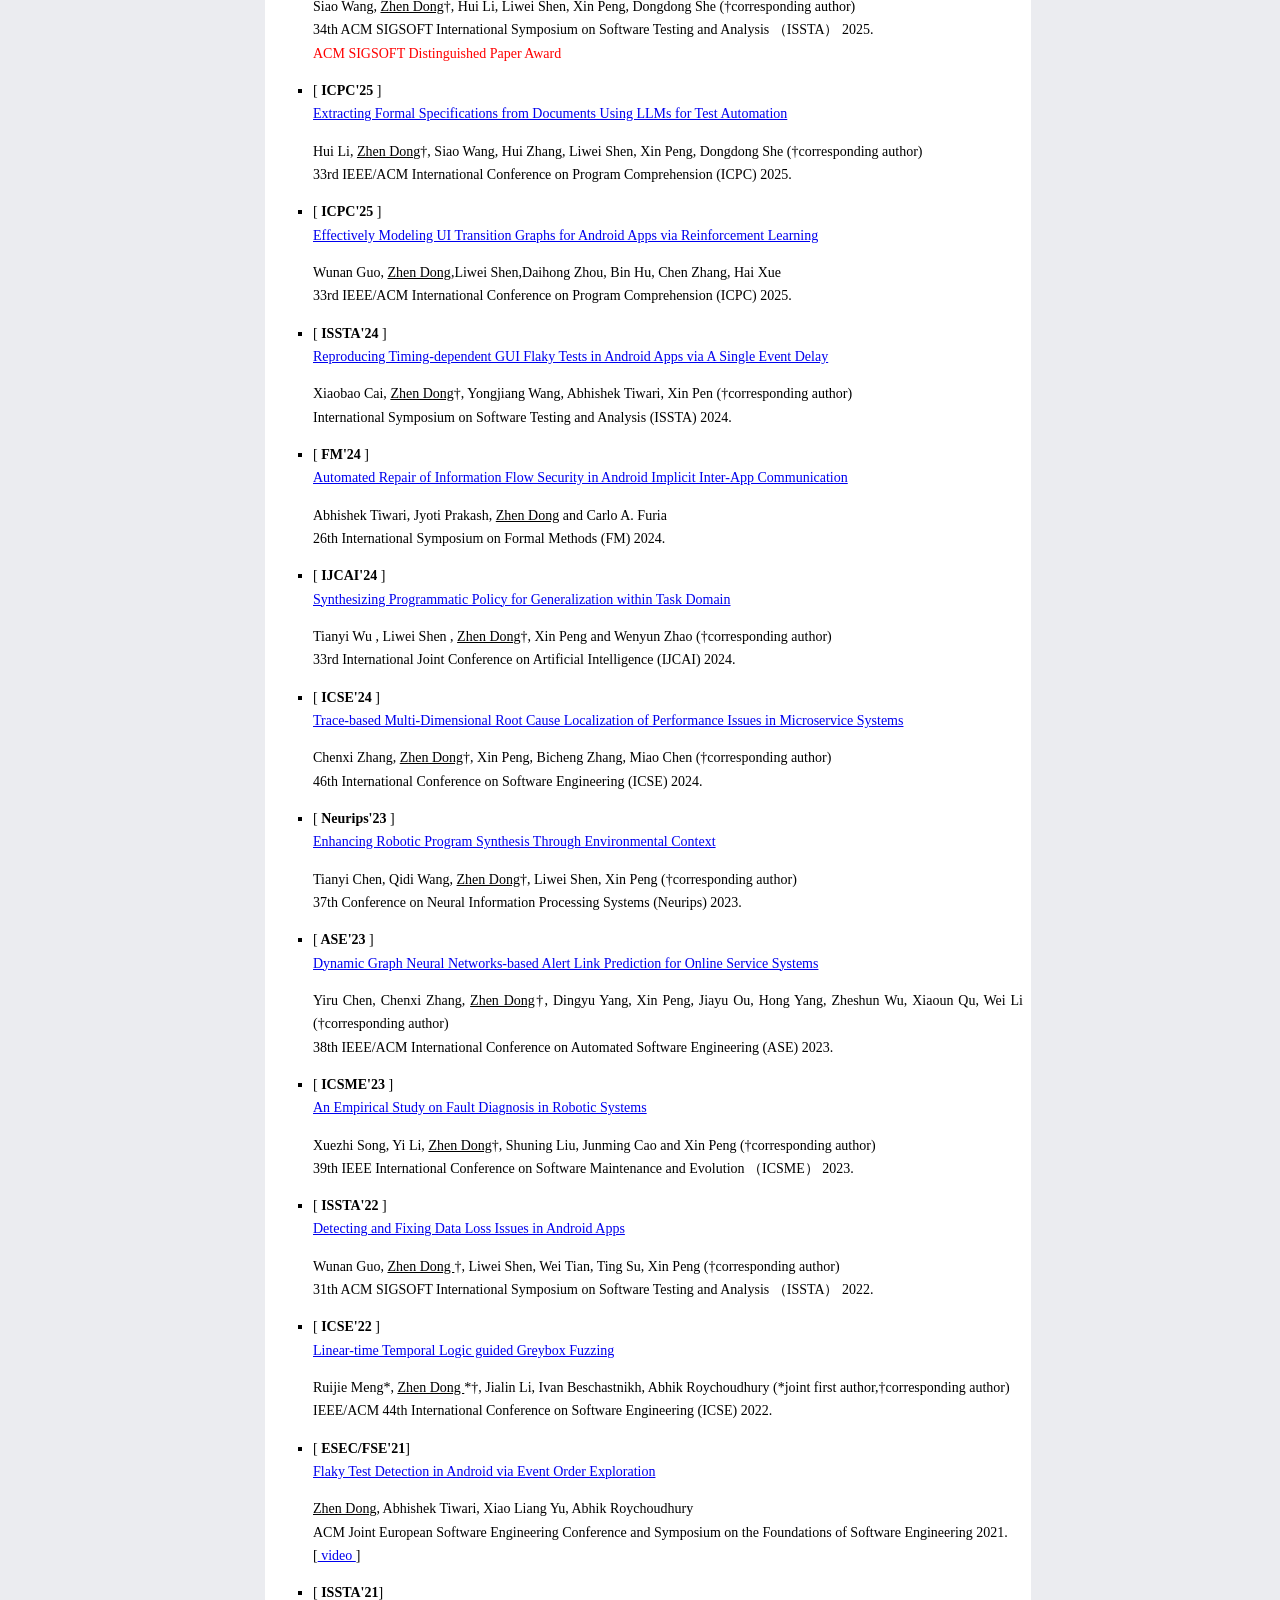
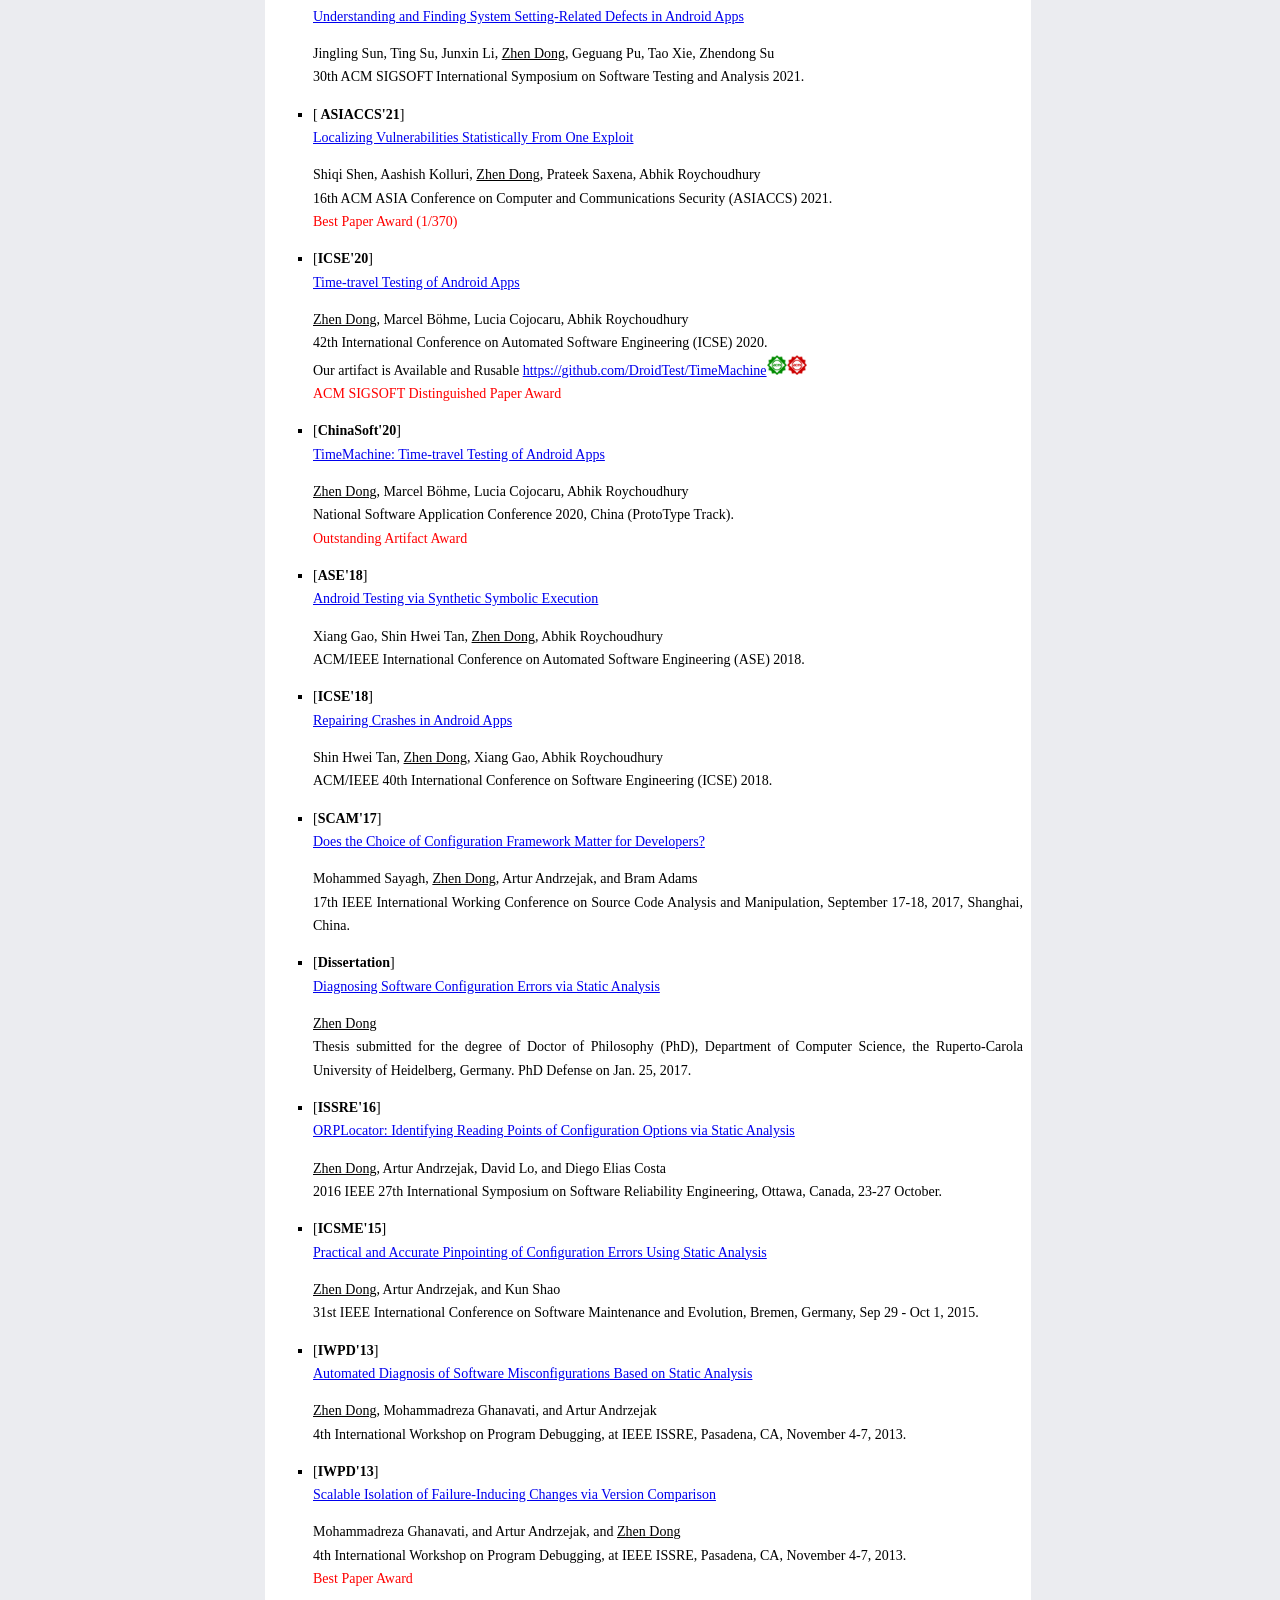
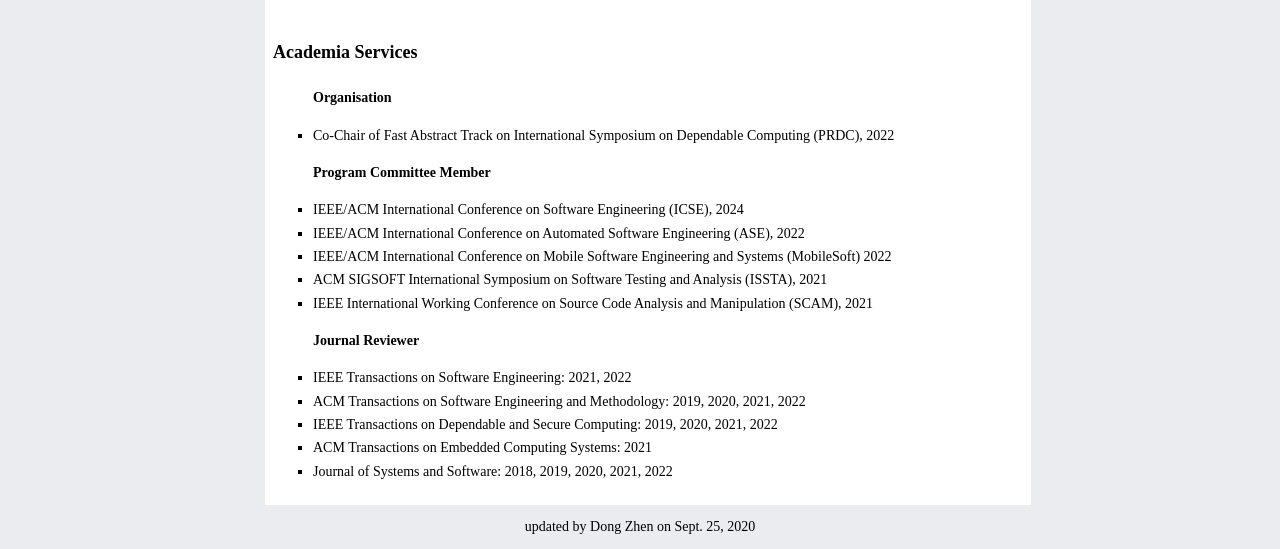
==== commit 714378d9: "Update index.html" ====
--- a/index.html
+++ b/index.html
@@ -115,6 +115,22 @@
 	        35th SIGSOFT International Symposium on Software Testing and Analysis (ISSTA) 2026.
                  </p>
              </li>
+			<li>
+                 <p class="title"> [<b> ISSTA'26 </b>] <br>
+                    <a href=""> Industrial Practice of LLM-based Test Case Carving and Assertion Generation </a> </p>
+                 <p class="confInfo">
+	        Haozhen You, Jingjing Wang, Qiang Li, Xin Peng, <u>Zhen Dong</u> <br>
+	        41st IEEE/ACM International Conference on Automated Software Engineering (ASE) 2026.
+                 </p>
+             </li>
+			<li>
+                 <p class="title"> [<b> ASE'26 </b>] <br>
+                    <a href=""> Verifier-in-the-Loop LLM Solving of Heap Constraints for Concolic Execution </a> </p>
+                 <p class="confInfo">
+	        Shaoran Xia, Leyi Cheng, Caihua Dong, Dongdong She, Bo Wang, Xin Peng, <u>Zhen Dong</u> <br>
+	        35th SIGSOFT International Symposium on Software Testing and Analysis (ISSTA) 2026.
+                 </p>
+             </li>
 		<li>
                  <p class="title"> [<b> ICSE'25 </b>] <br>
                     <a href="res/ICSE25.pdf"> LLM Based Input Space Partitioning Testing for Library APIs </a> </p>
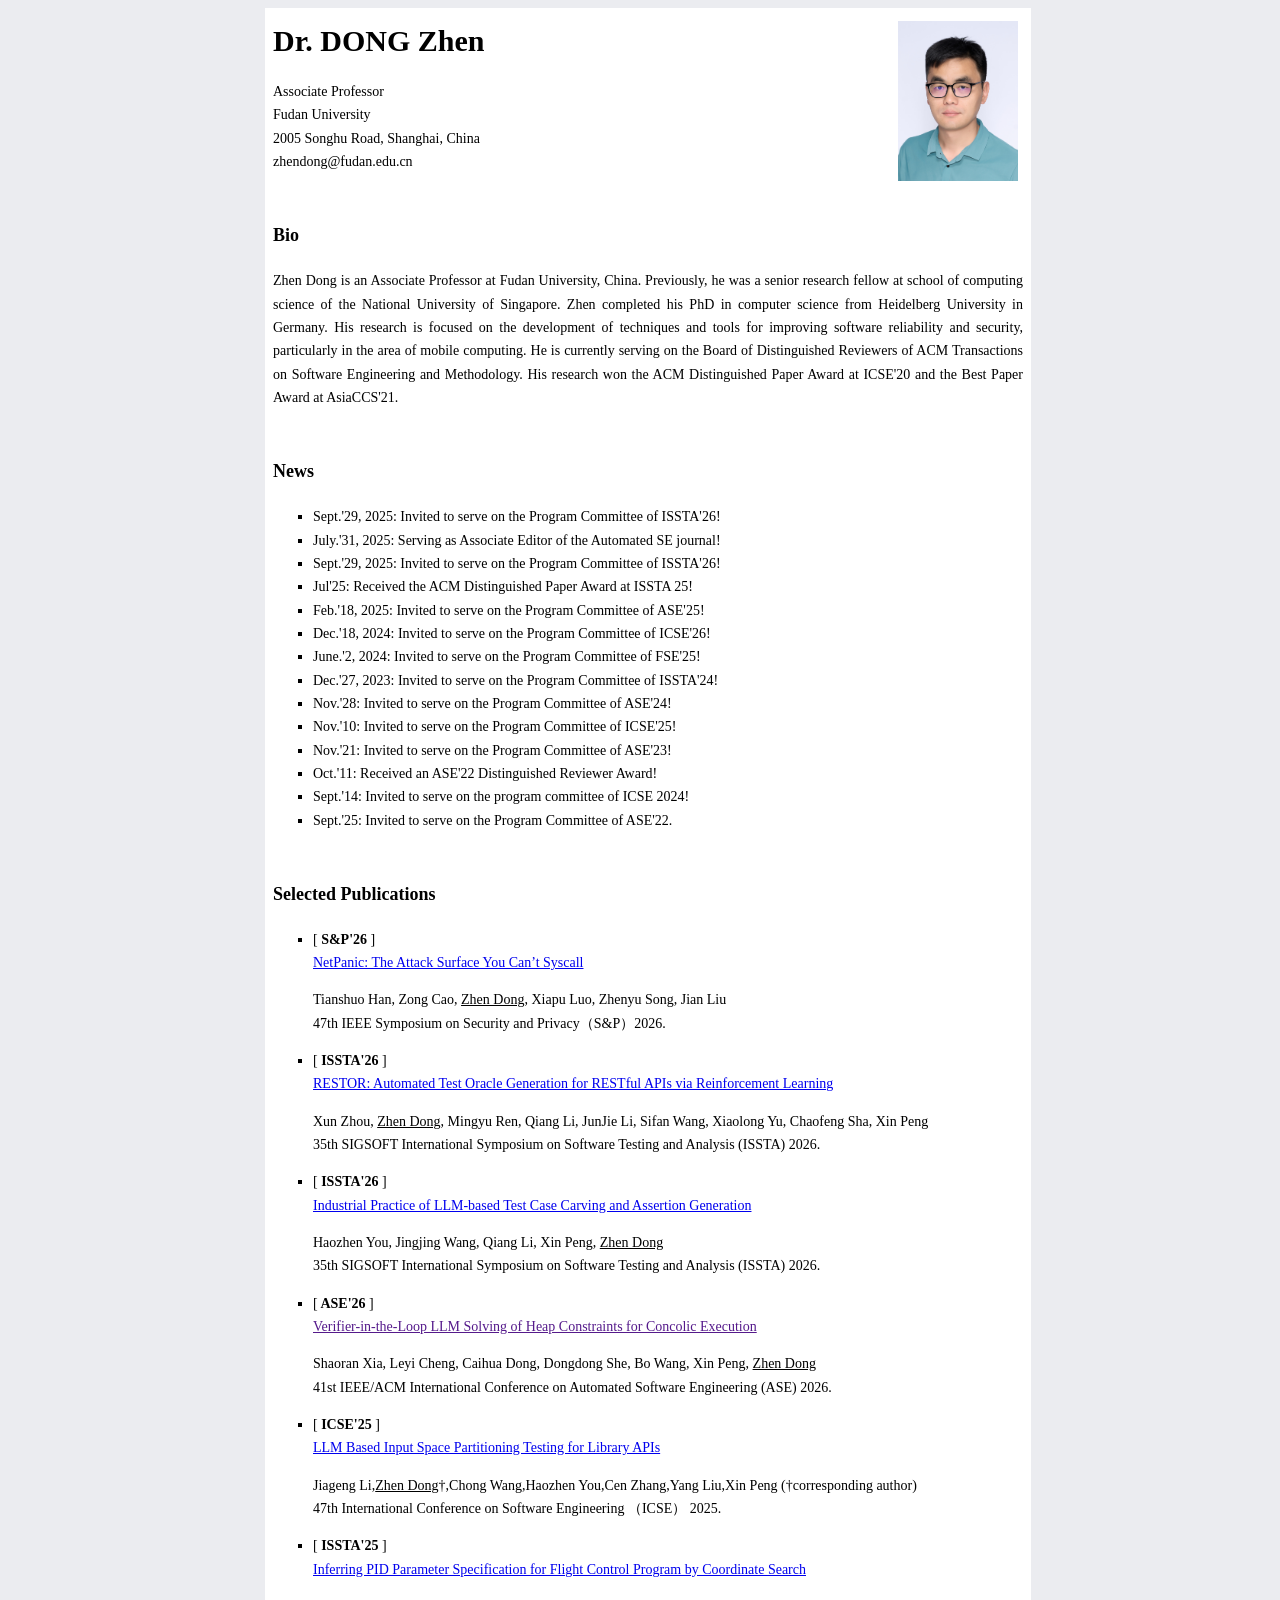
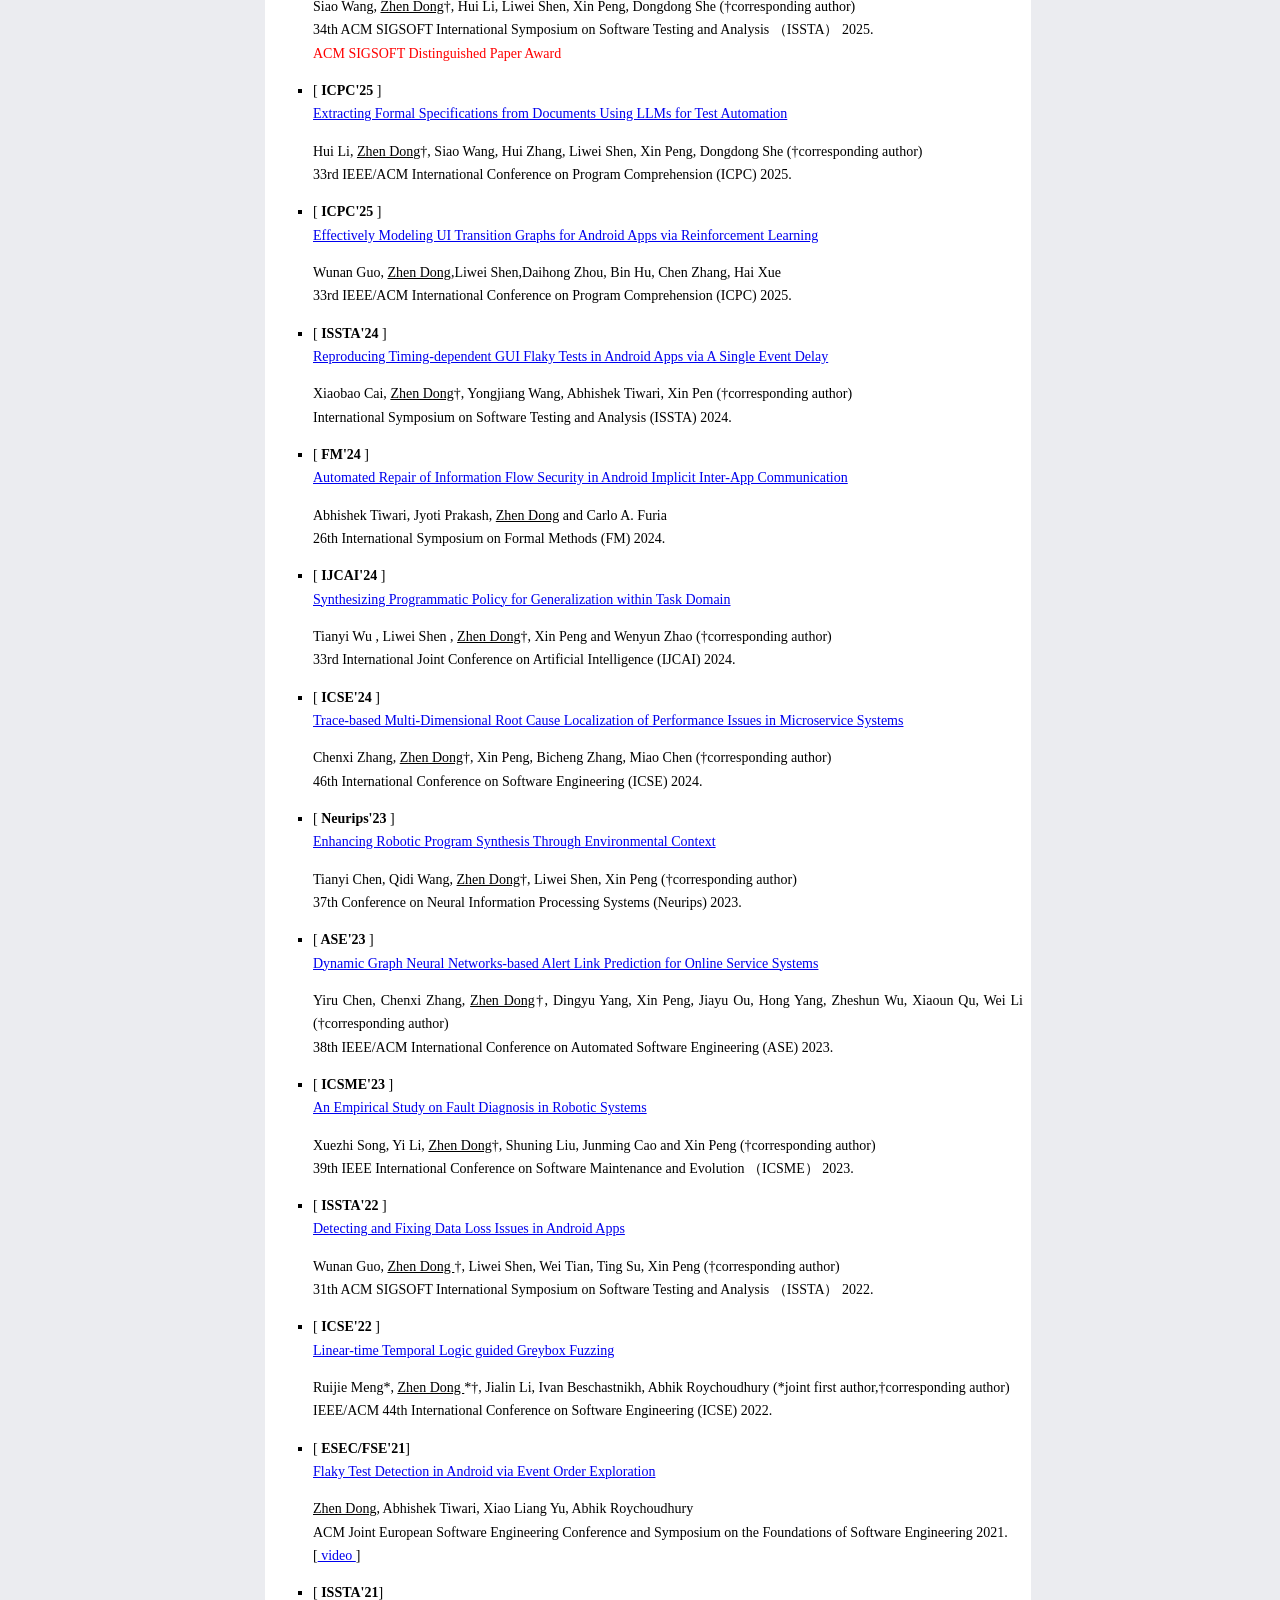
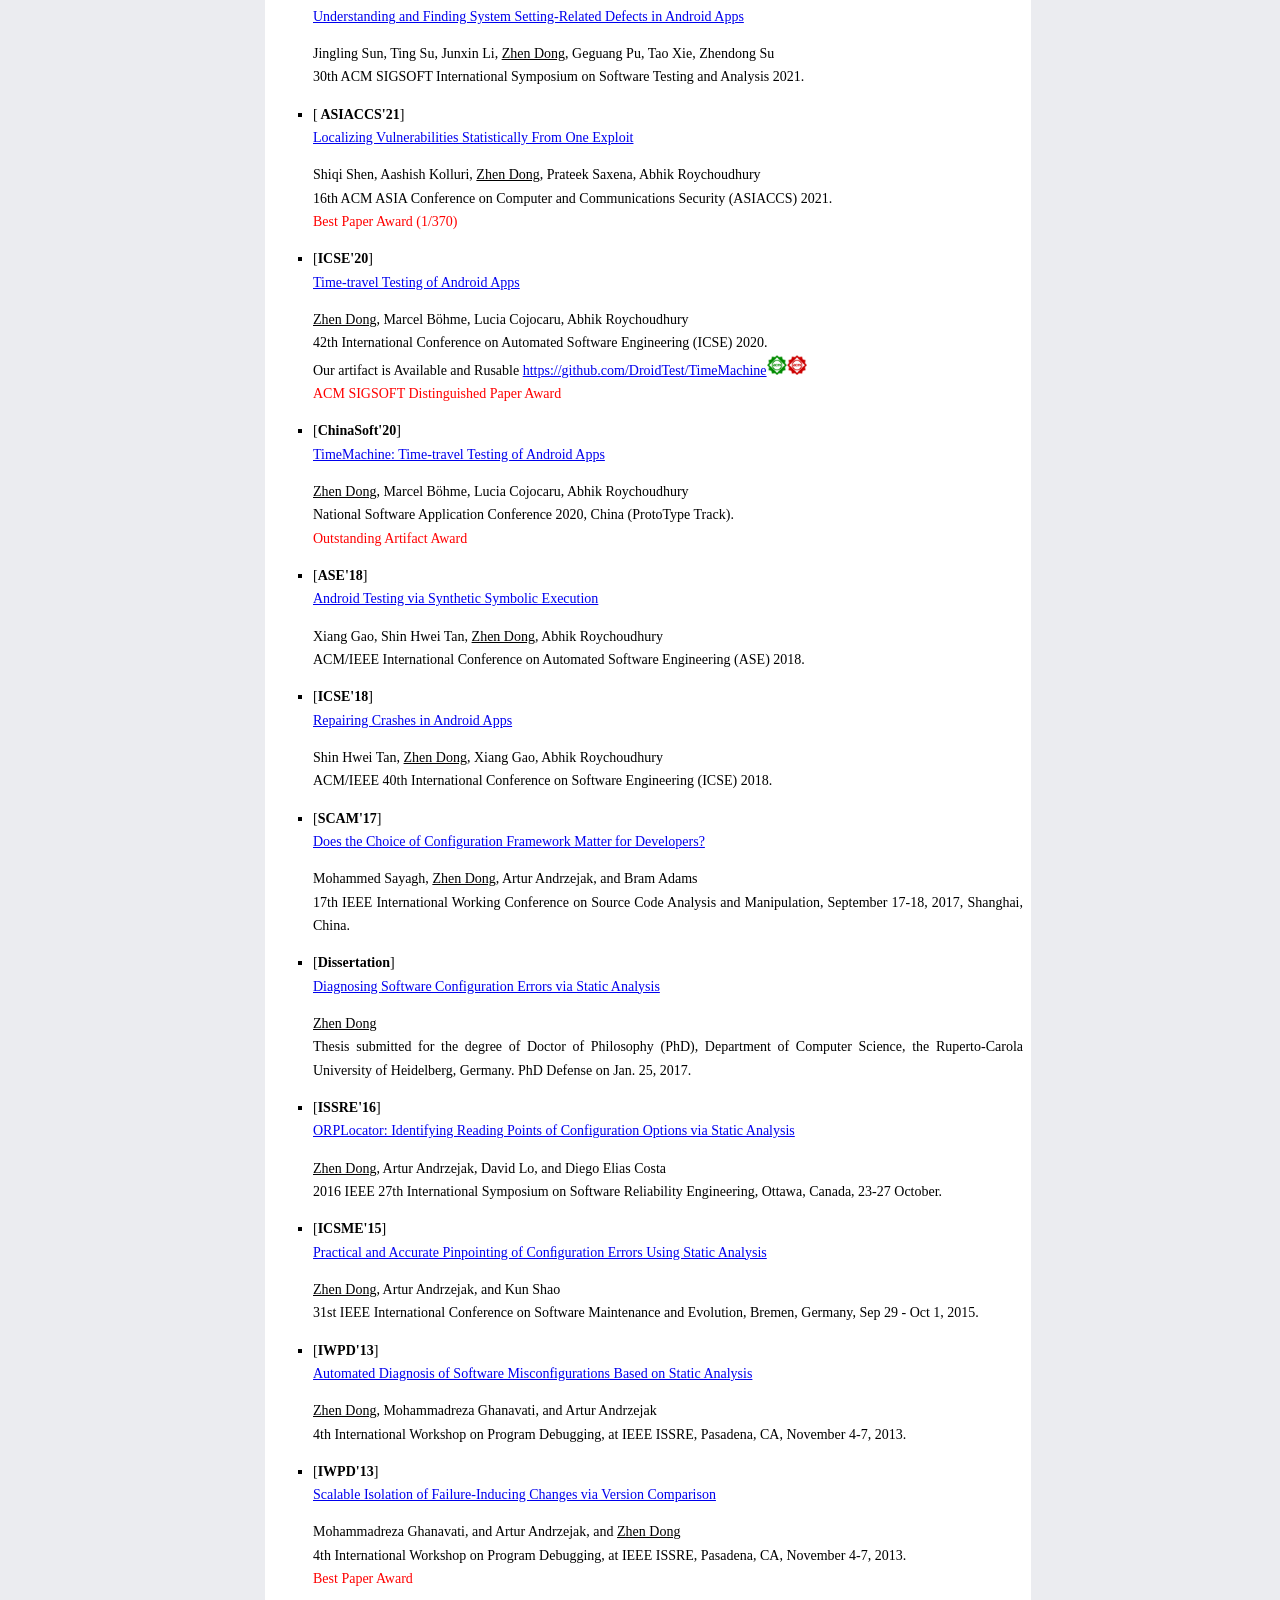
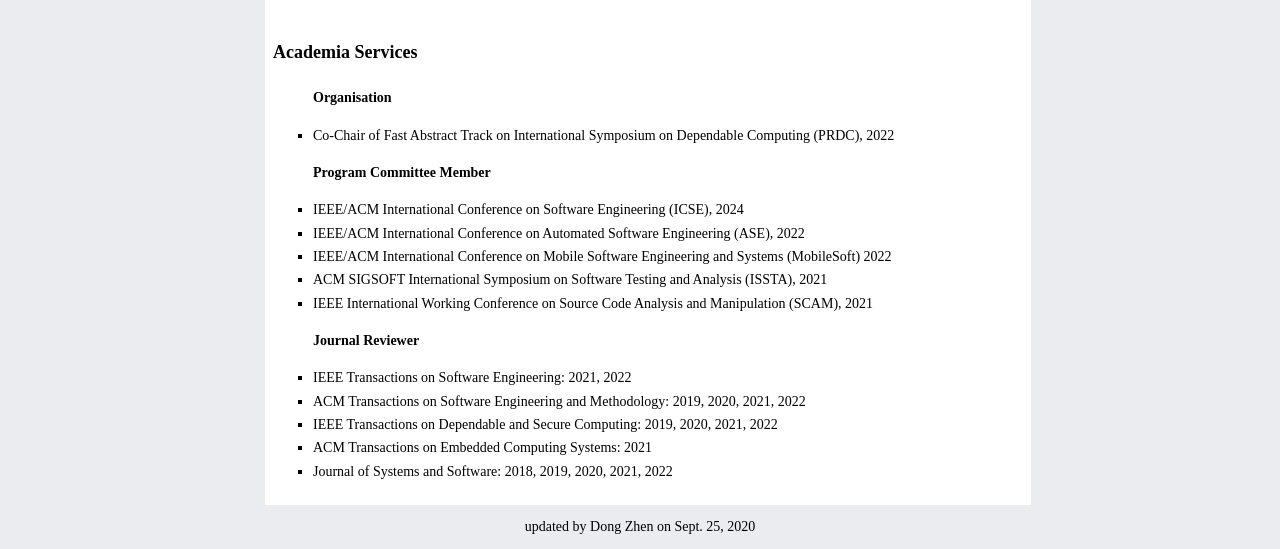
==== commit 4d4a7b3d: "Update index.html" ====
--- a/index.html
+++ b/index.html
@@ -109,18 +109,18 @@
              </li>
 		<li>
                  <p class="title"> [<b> ISSTA'26 </b>] <br>
-                    <a href=""> RESTOR: Automated Test Oracle Generation for RESTful APIs via  Reinforcement Learning </a> </p>
-                 <p class="confInfo">
-	        Xun Zhou, <u>Zhen Dong</u>, Mingyu Ren, Qiang Li, JunJie, Sifan Wang, Xiaolong Yu, Chaofeng Sha, Xin Peng <br>
+                    <a href="res/ISSTA26B"> RESTOR: Automated Test Oracle Generation for RESTful APIs via  Reinforcement Learning </a> </p>
+                 <p class="confInfo">
+	        Xun Zhou, <u>Zhen Dong</u>, Mingyu Ren, Qiang Li, JunJie Li, Sifan Wang, Xiaolong Yu, Chaofeng Sha, Xin Peng <br>
 	        35th SIGSOFT International Symposium on Software Testing and Analysis (ISSTA) 2026.
                  </p>
              </li>
 			<li>
                  <p class="title"> [<b> ISSTA'26 </b>] <br>
-                    <a href=""> Industrial Practice of LLM-based Test Case Carving and Assertion Generation </a> </p>
+                    <a href="res/ISSTA26A"> Industrial Practice of LLM-based Test Case Carving and Assertion Generation </a> </p>
                  <p class="confInfo">
 	        Haozhen You, Jingjing Wang, Qiang Li, Xin Peng, <u>Zhen Dong</u> <br>
-	        41st IEEE/ACM International Conference on Automated Software Engineering (ASE) 2026.
+	         35th SIGSOFT International Symposium on Software Testing and Analysis (ISSTA) 2026.
                  </p>
              </li>
 			<li>
@@ -128,7 +128,7 @@
                     <a href=""> Verifier-in-the-Loop LLM Solving of Heap Constraints for Concolic Execution </a> </p>
                  <p class="confInfo">
 	        Shaoran Xia, Leyi Cheng, Caihua Dong, Dongdong She, Bo Wang, Xin Peng, <u>Zhen Dong</u> <br>
-	        35th SIGSOFT International Symposium on Software Testing and Analysis (ISSTA) 2026.
+	        41st IEEE/ACM International Conference on Automated Software Engineering (ASE) 2026.
                  </p>
              </li>
 		<li>
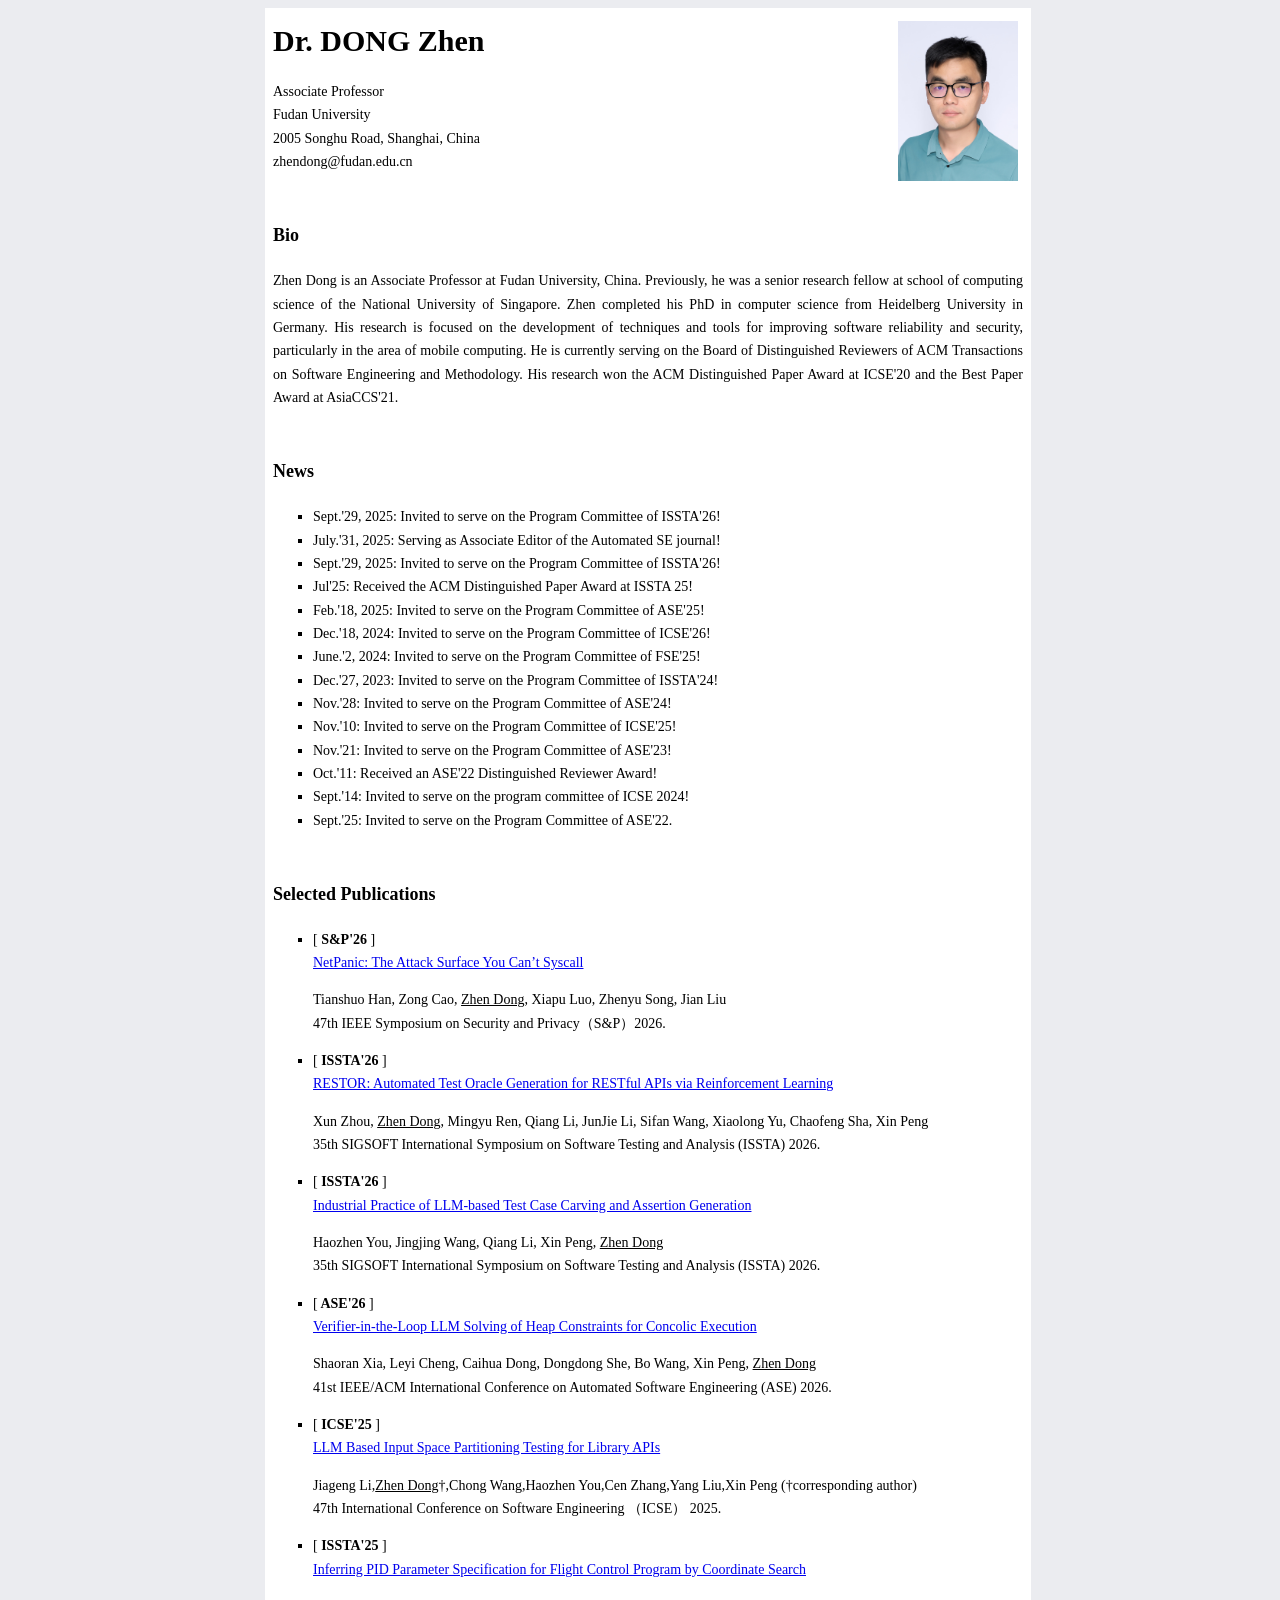
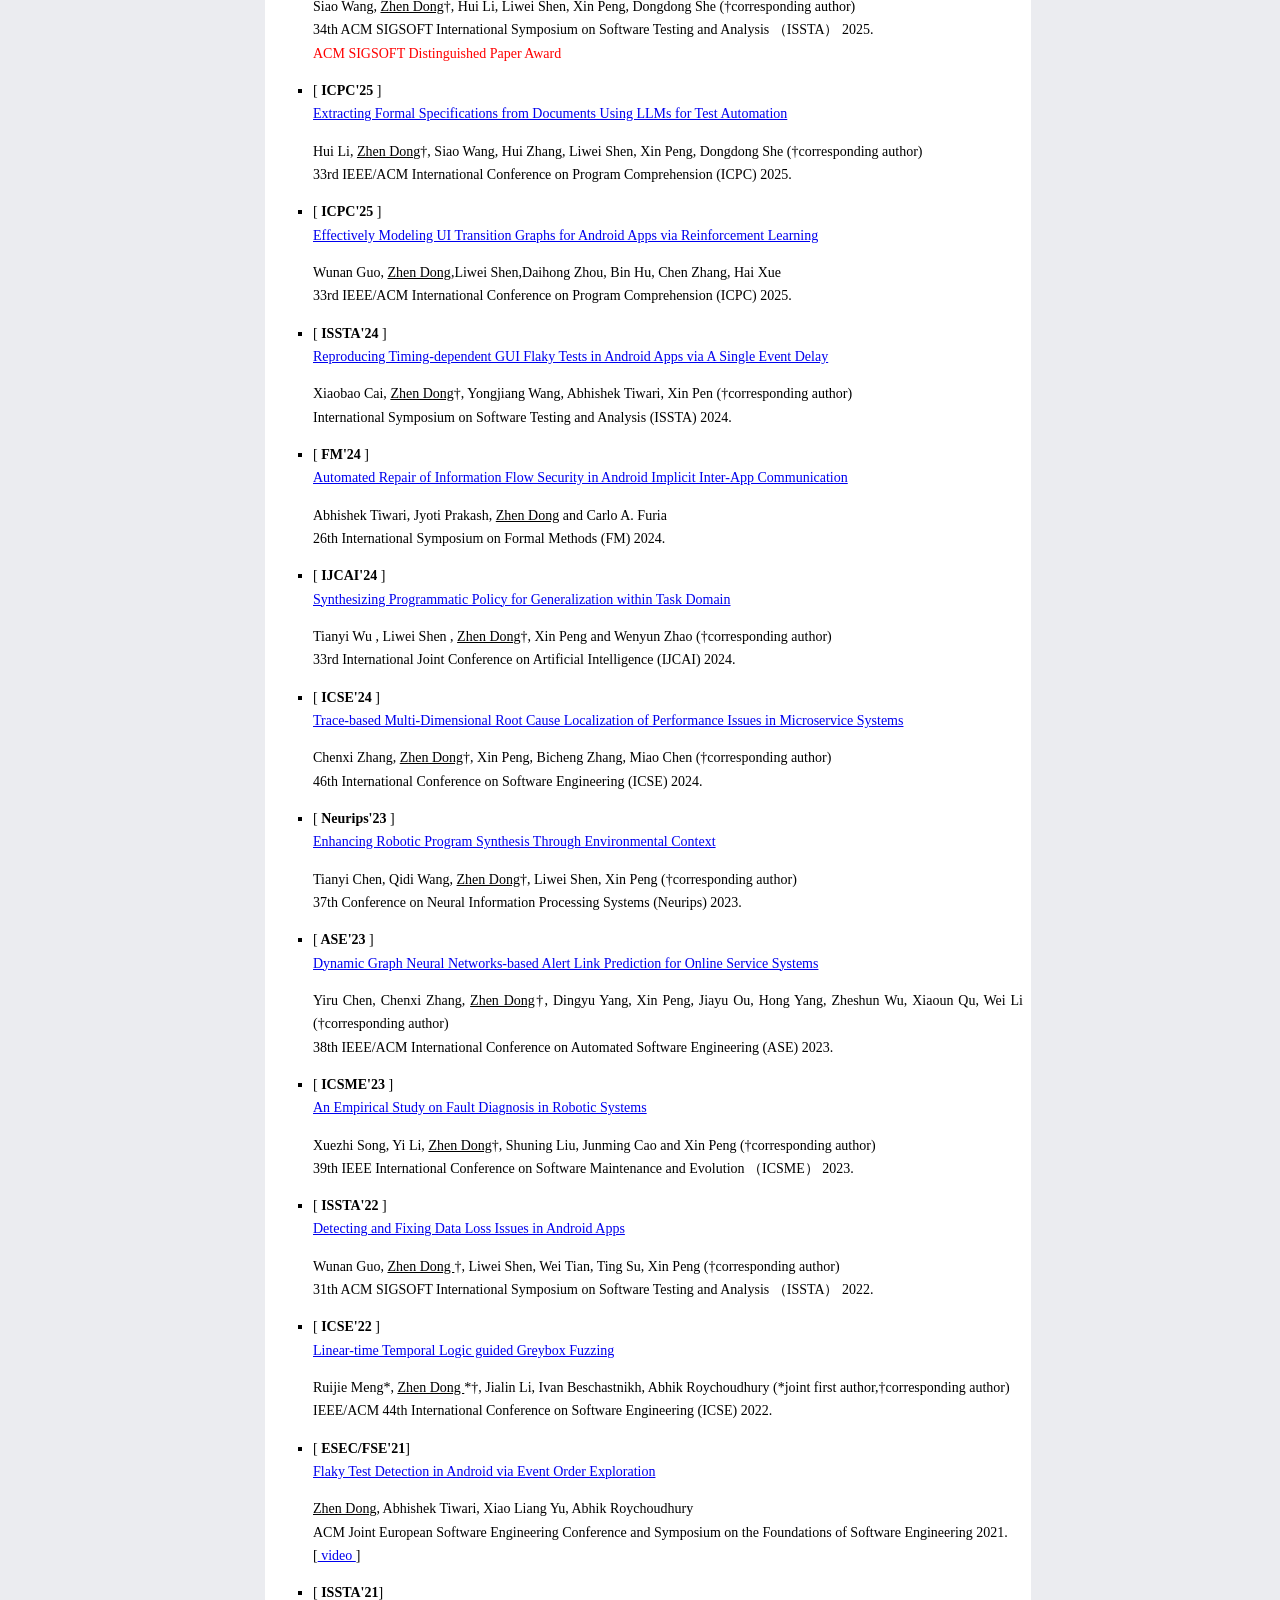
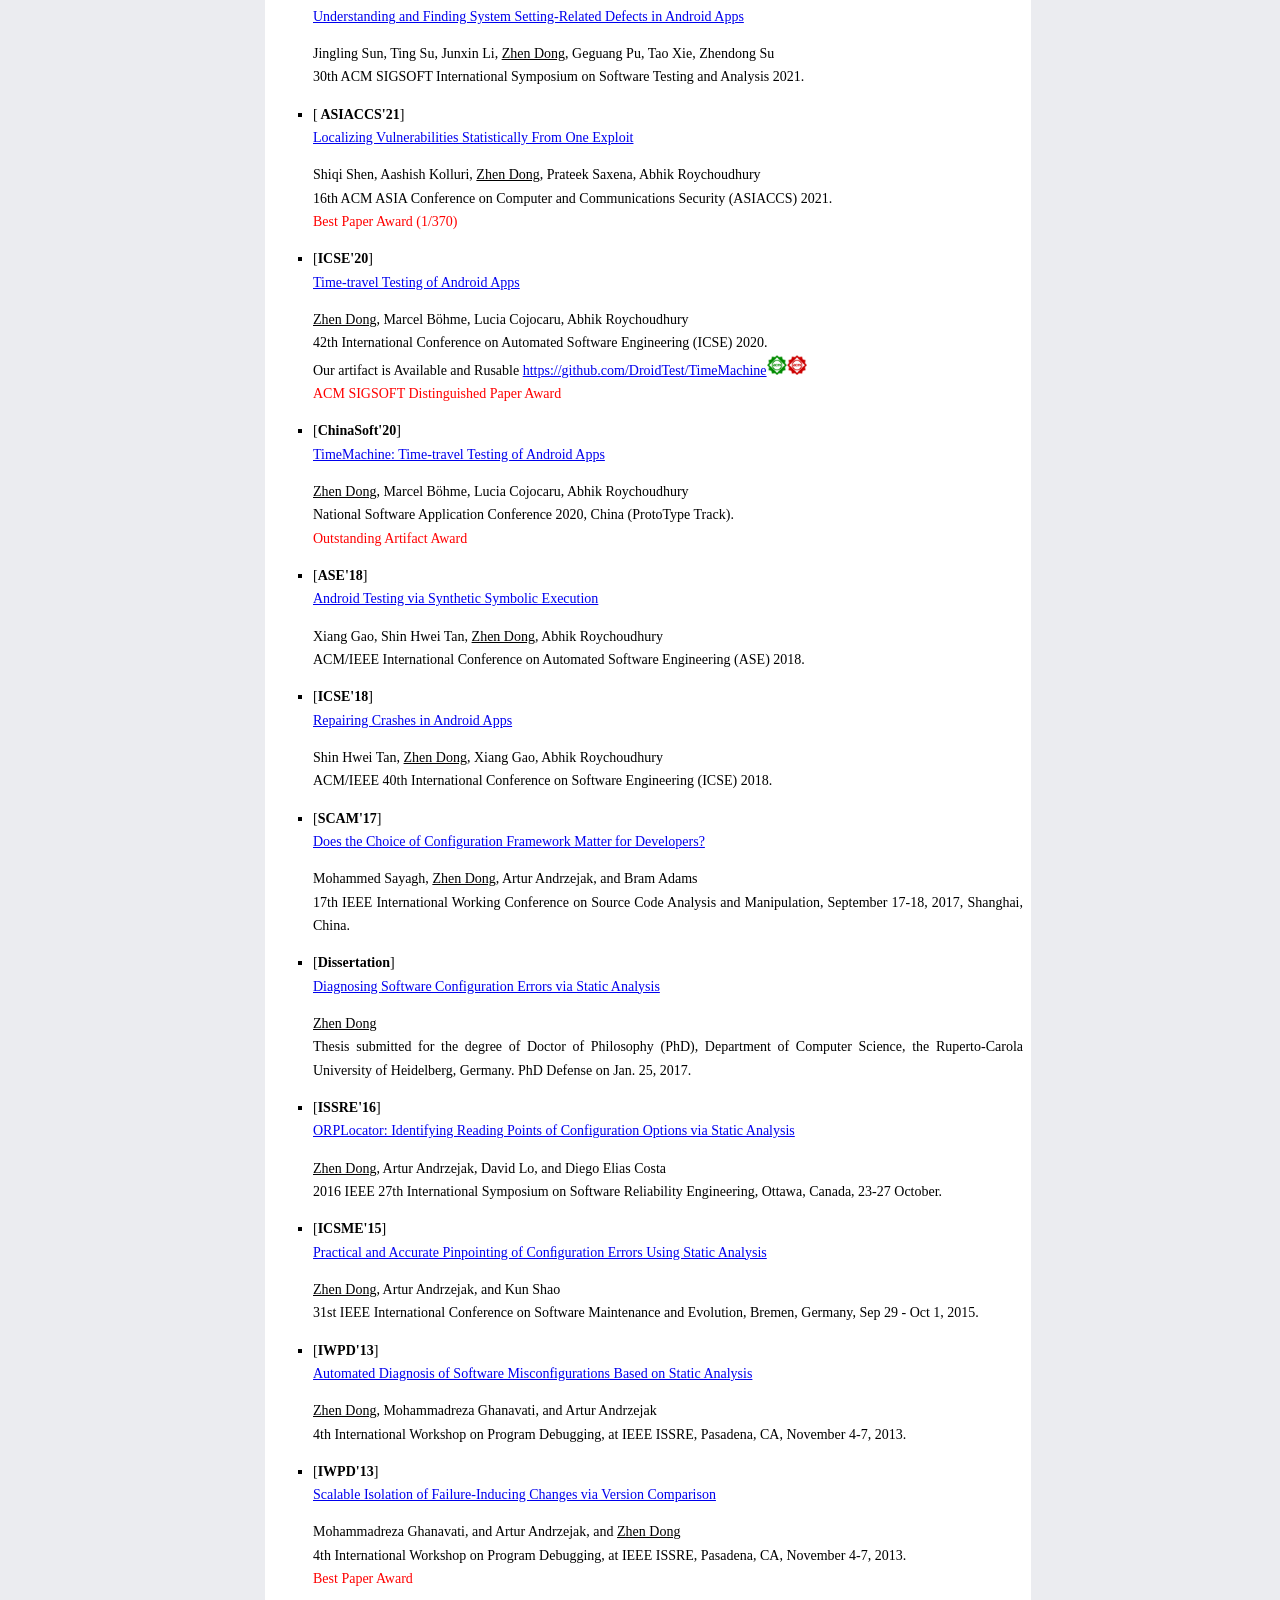
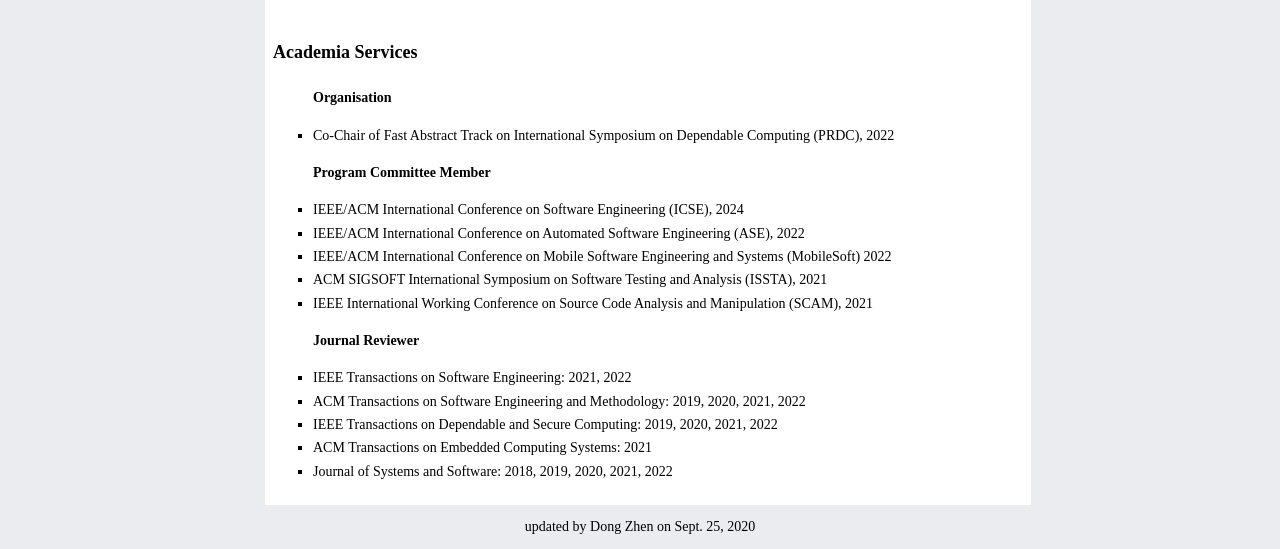
==== commit 9cc210db: "Update index.html" ====
--- a/index.html
+++ b/index.html
@@ -109,7 +109,7 @@
              </li>
 		<li>
                  <p class="title"> [<b> ISSTA'26 </b>] <br>
-                    <a href="res/ISSTA26B"> RESTOR: Automated Test Oracle Generation for RESTful APIs via  Reinforcement Learning </a> </p>
+                    <a href="res/ISSTA26B.pdf"> RESTOR: Automated Test Oracle Generation for RESTful APIs via  Reinforcement Learning </a> </p>
                  <p class="confInfo">
 	        Xun Zhou, <u>Zhen Dong</u>, Mingyu Ren, Qiang Li, JunJie Li, Sifan Wang, Xiaolong Yu, Chaofeng Sha, Xin Peng <br>
 	        35th SIGSOFT International Symposium on Software Testing and Analysis (ISSTA) 2026.
@@ -117,7 +117,7 @@
              </li>
 			<li>
                  <p class="title"> [<b> ISSTA'26 </b>] <br>
-                    <a href="res/ISSTA26A"> Industrial Practice of LLM-based Test Case Carving and Assertion Generation </a> </p>
+                    <a href="res/ISSTA26A.pdf"> Industrial Practice of LLM-based Test Case Carving and Assertion Generation </a> </p>
                  <p class="confInfo">
 	        Haozhen You, Jingjing Wang, Qiang Li, Xin Peng, <u>Zhen Dong</u> <br>
 	         35th SIGSOFT International Symposium on Software Testing and Analysis (ISSTA) 2026.
@@ -125,7 +125,7 @@
              </li>
 			<li>
                  <p class="title"> [<b> ASE'26 </b>] <br>
-                    <a href=""> Verifier-in-the-Loop LLM Solving of Heap Constraints for Concolic Execution </a> </p>
+                    <a href="res/ASE26.pdf"> Verifier-in-the-Loop LLM Solving of Heap Constraints for Concolic Execution </a> </p>
                  <p class="confInfo">
 	        Shaoran Xia, Leyi Cheng, Caihua Dong, Dongdong She, Bo Wang, Xin Peng, <u>Zhen Dong</u> <br>
 	        41st IEEE/ACM International Conference on Automated Software Engineering (ASE) 2026.
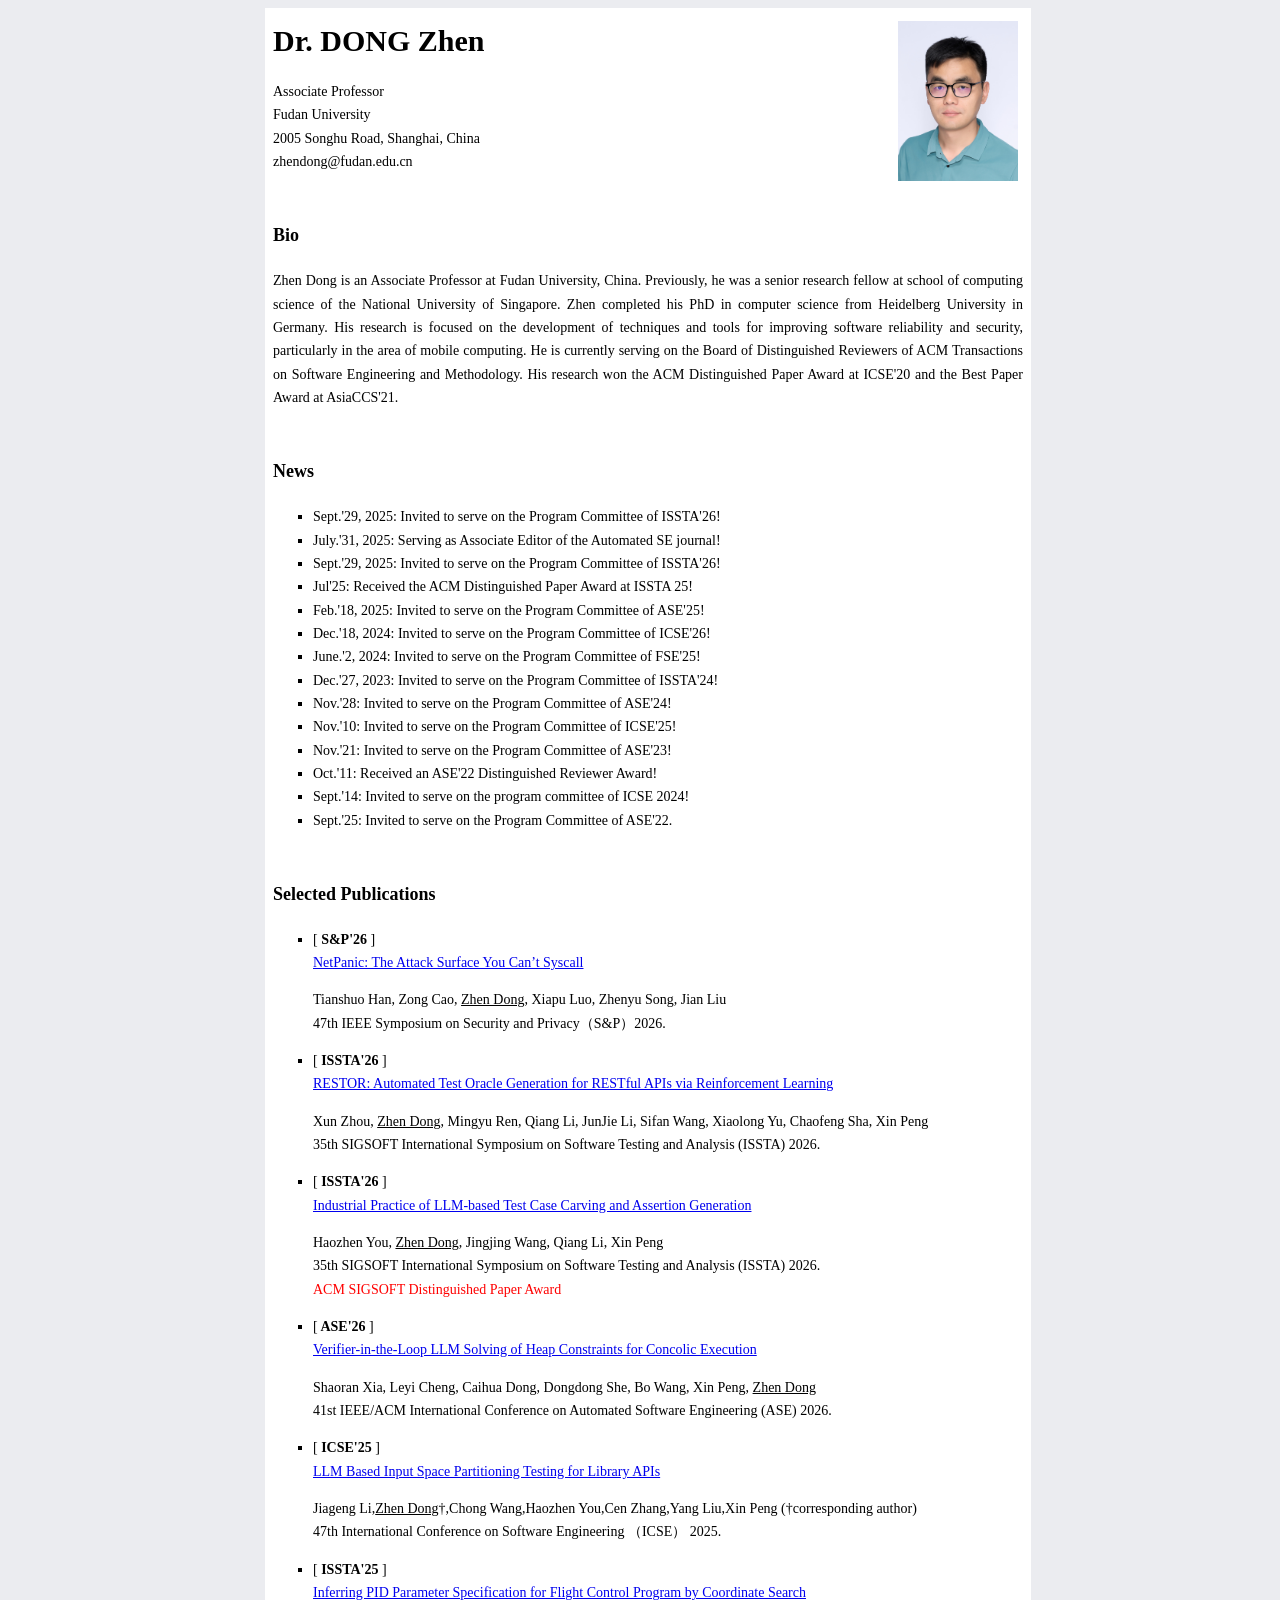
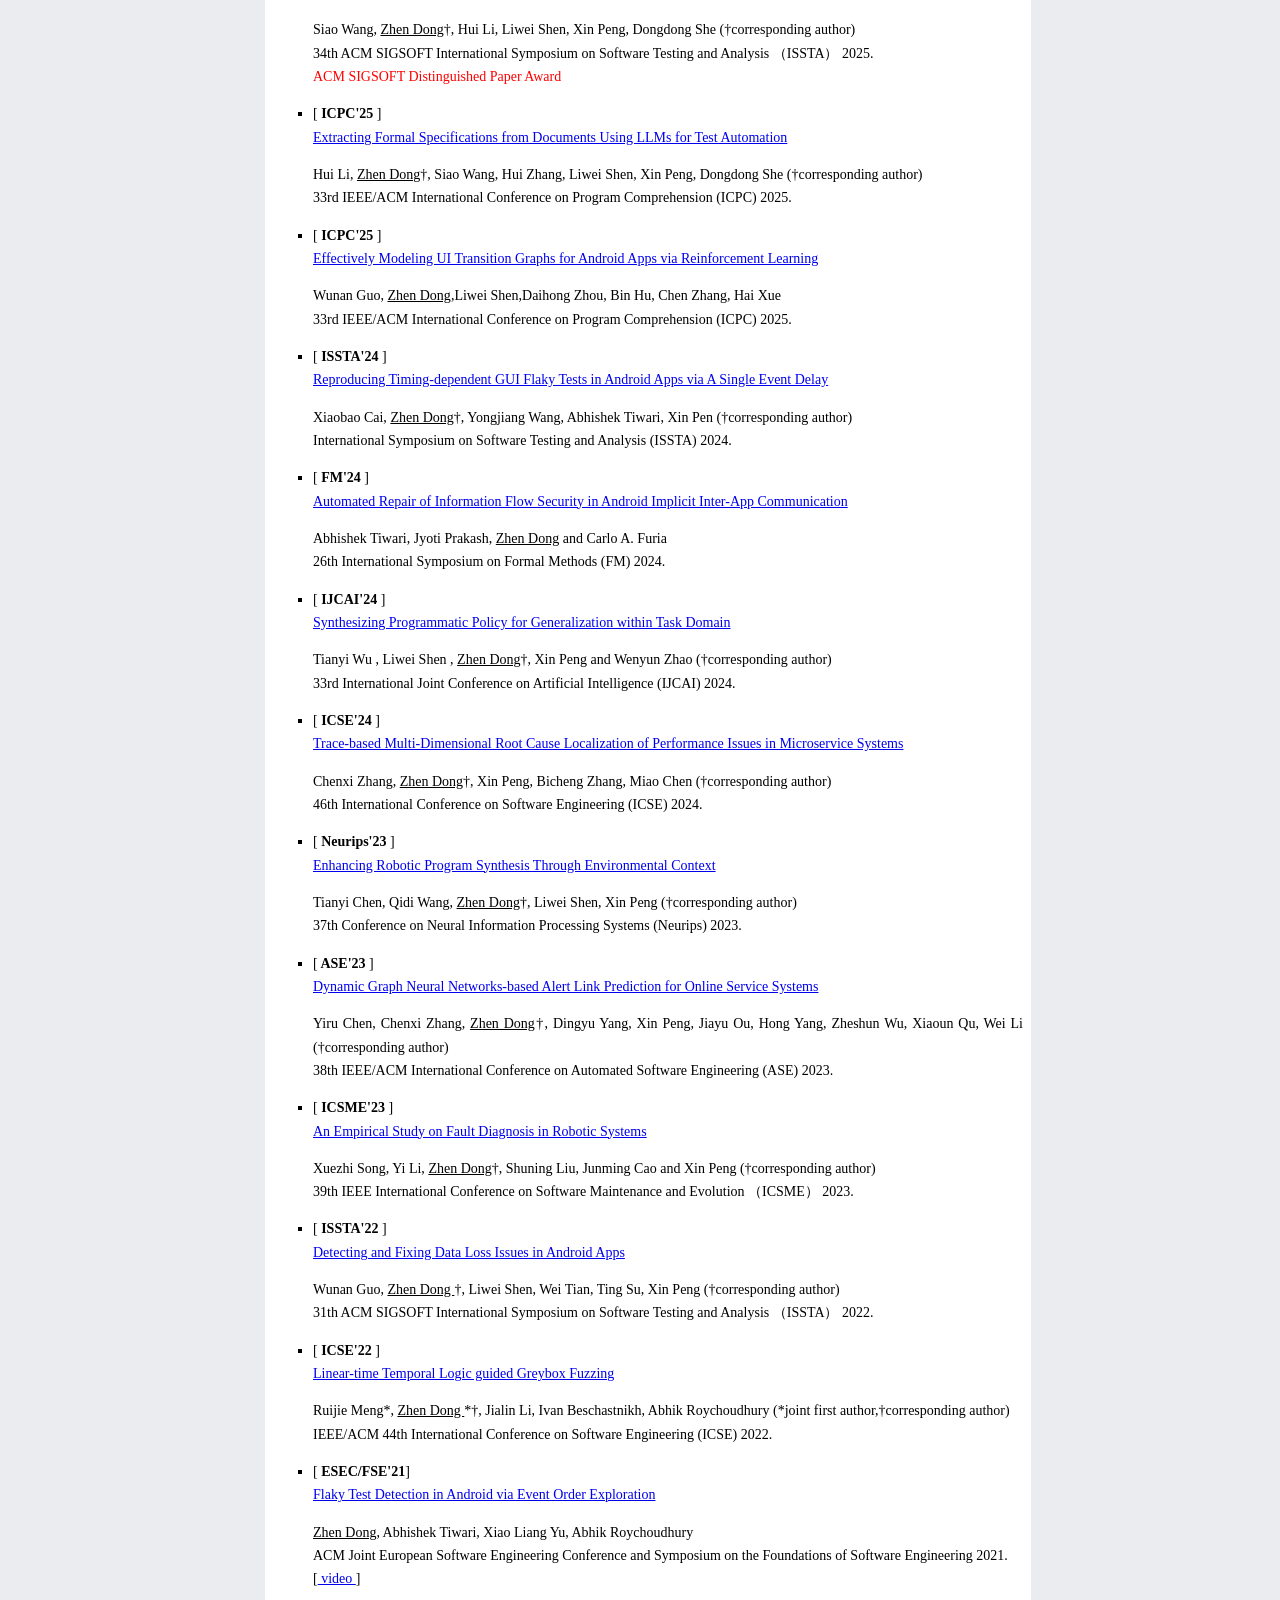
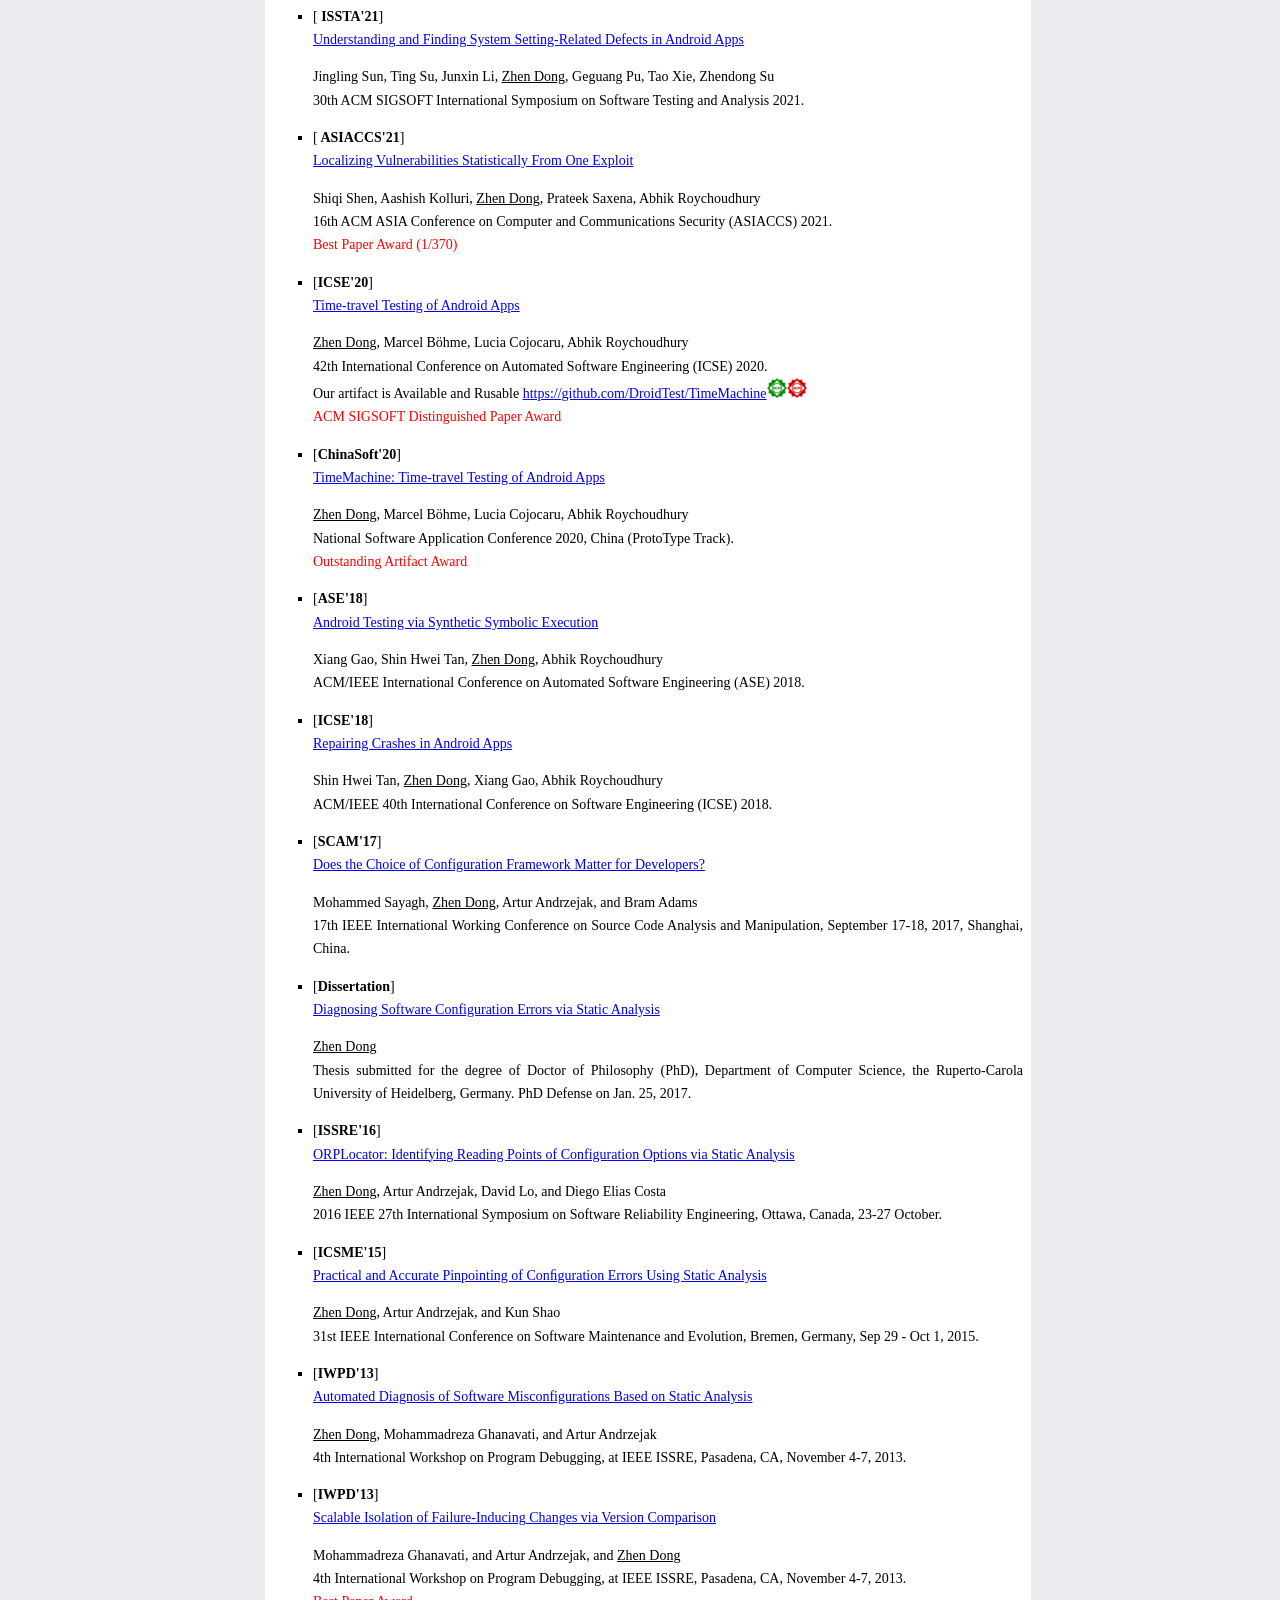
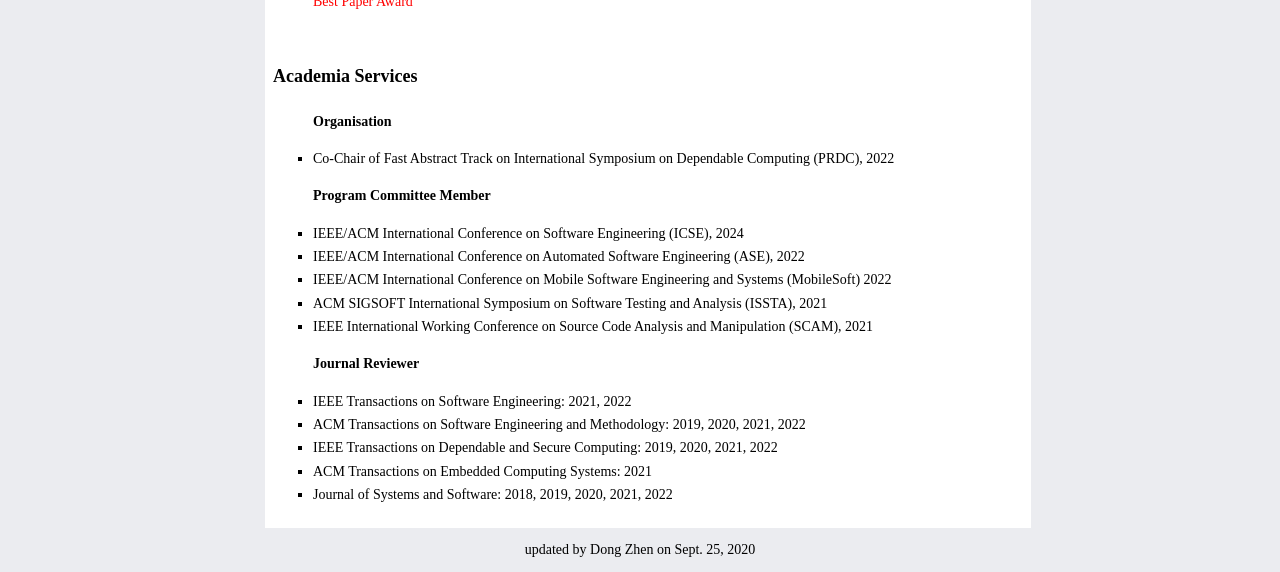
==== commit 3b7bd6b2: "Update index.html" ====
--- a/index.html
+++ b/index.html
@@ -119,8 +119,9 @@
                  <p class="title"> [<b> ISSTA'26 </b>] <br>
                     <a href="res/ISSTA26A.pdf"> Industrial Practice of LLM-based Test Case Carving and Assertion Generation </a> </p>
                  <p class="confInfo">
-	        Haozhen You, Jingjing Wang, Qiang Li, Xin Peng, <u>Zhen Dong</u> <br>
-	         35th SIGSOFT International Symposium on Software Testing and Analysis (ISSTA) 2026.
+	        Haozhen You, <u>Zhen Dong</u>, Jingjing Wang, Qiang Li, Xin Peng <br>
+	         35th SIGSOFT International Symposium on Software Testing and Analysis (ISSTA) 2026.<br>
+					 <Font color="red"> ACM SIGSOFT Distinguished Paper Award</Font>
                  </p>
              </li>
 			<li>
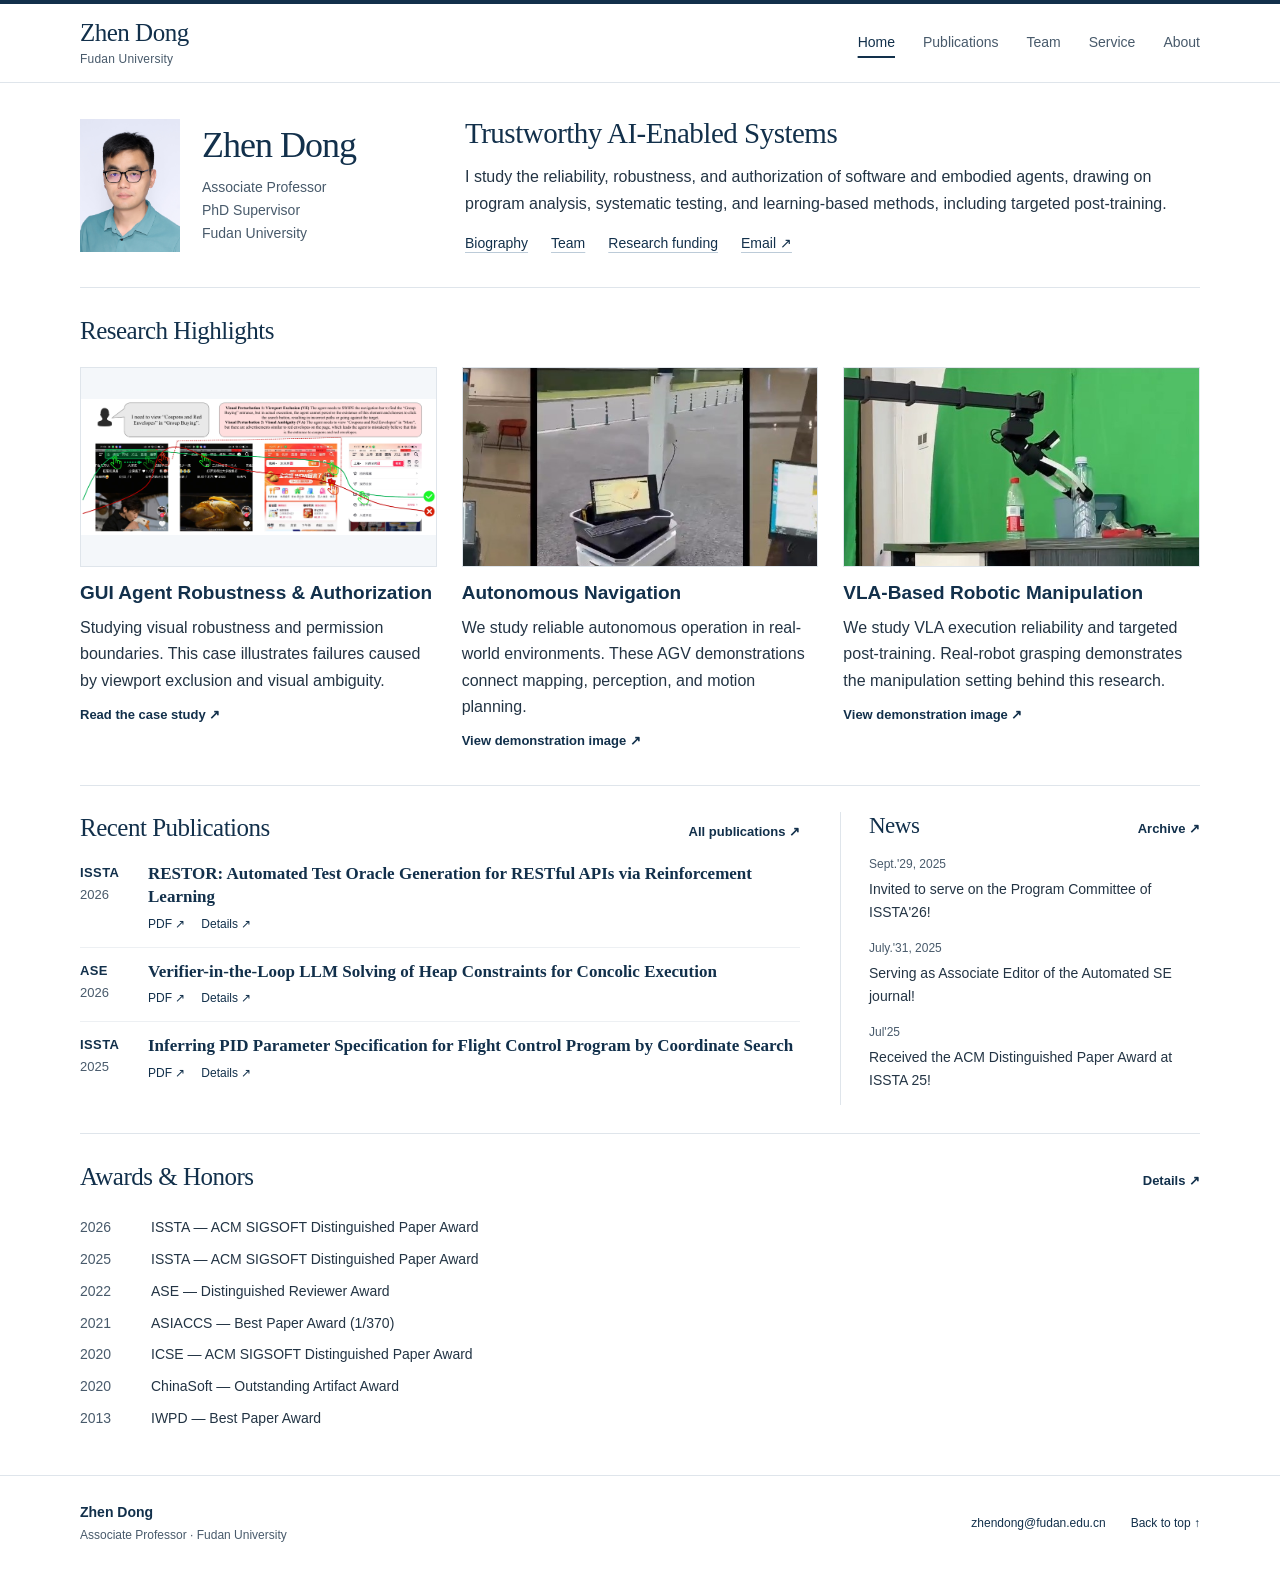
==== commit 17ea30c9: "Redesign academic homepage with research highlights and updated profile" ====
--- a/index.html
+++ b/index.html
@@ -1,452 +1,16 @@
 <!DOCTYPE html>
-<html lang="en">
-<head>
-	<meta charset="UTF-8">
-	<meta name="keywords" content="Zhen Dong, Dong Zhen, 董震, software engineering, software testing, program analysis, nus, Fudan">
-	<title>Dr. DONG Zhen - Fudan University， China </title>
-	<link rel="stylesheet" type="text/css"  href="ex_styles.css">
-	<meta name="viewport" content="width=device-width, user-scalable=no, initial-scale=1, maximum-scale=1.0">
-
-</head>
-<body>
-<div id="container">
-		<div class="post" id="basic">
-			<img style="width: 120px; height: auto; float:right;margin:5px" src="res/zhen_dong.jpg"> 	
-			<p id="name">Dr. DONG Zhen </P>
-			<p> Associate Professor <br>
-                            Fudan University <br>
-			    2005 Songhu Road, Shanghai, China <br>
-			    zhendong@fudan.edu.cn
-			</p>
-			
-		</div>
-
-		<div class="post" id="about">
-
-			<p class="label">Bio </p>
-			<p> 
-			
-			Zhen Dong is an Associate Professor at Fudan University, China. Previously, he was a senior research fellow at school of computing science of the National University of Singapore. Zhen completed his PhD in computer science from Heidelberg University in Germany. His research is focused on the development of techniques and tools for improving software reliability and security, particularly in the area of mobile computing. He is currently serving on the Board of Distinguished Reviewers of ACM Transactions on Software Engineering and Methodology. His research won the ACM Distinguished Paper Award at ICSE'20 and the Best Paper Award at AsiaCCS'21.
-
-		</p>
-		</div>
-
-		<div class="post" id="news">
-			<p class="label"> News </p>
-			<ul>
-		<li> 
-			        <span class="title"> Sept.'29, 2025: </span>  
- 	          		Invited to serve on the Program Committee of ISSTA'26!
-				</li>
-		<li> 
-			        <span class="title"> July.'31, 2025: </span>  
- 	          		Serving as Associate Editor of the Automated SE journal!
-				</li>
-		<li> 
-			        <span class="title"> Sept.'29, 2025: </span>  
- 	          		Invited to serve on the Program Committee of ISSTA'26!
-				</li>
-		<li> 
-					<span class="title"> Jul'25: </span>  
-					Received the ACM Distinguished Paper Award at ISSTA 25!
-				</li>
-		<li> 
-			        <span class="title"> Feb.'18, 2025: </span>  
- 	          		Invited to serve on the Program Committee of ASE'25!
-				</li>
-		<li> 
-			        <span class="title"> Dec.'18, 2024: </span>  
- 	          		Invited to serve on the Program Committee of ICSE'26!
-				</li>
-		<li> 
-			        <span class="title"> June.'2, 2024: </span>  
- 	          		Invited to serve on the Program Committee of FSE'25!
-				</li>
-		<li> 
-			        <span class="title"> Dec.'27, 2023: </span>  
- 	          		Invited to serve on the Program Committee of ISSTA'24!
-				</li>
-		<li> 
-			        <span class="title"> Nov.'28: </span>  
- 	          		Invited to serve on the Program Committee of ASE'24!
-				</li>
-		<li> 
-			        <span class="title"> Nov.'10: </span>  
- 	          		Invited to serve on the Program Committee of ICSE'25!
-				</li>
-		<li> 
-			        <span class="title"> Nov.'21: </span>  
- 	          		Invited to serve on the Program Committee of ASE'23!
-				</li>
-		<li> 
-			        <span class="title"> Oct.'11: </span>  
- 	          		Received an ASE'22 Distinguished Reviewer Award!
-				</li>
-		<li> 
-			        <span class="title"> Sept.'14: </span>  
- 	          			Invited to serve on the program committee of ICSE 2024!
-				</li>
-               
-                <li> 
-			        <span class="title"> Sept.'25: </span>  
- 	          		Invited to serve on the Program Committee of ASE'22.
-				</li>
-				 
-				
-			</ul>
-		</div>
-
-		<div class="post" id="publication">
-			<p class="label"> Selected Publications</p>
-			<ul>
-		<li>
-                 <p class="title"> [<b> S&P'26 </b>] <br>
-                    <a href="res/SP26.pdf"> NetPanic: The Attack Surface You Can’t Syscall </a> </p>
-                 <p class="confInfo">
-	        Tianshuo Han, Zong Cao, <u>Zhen Dong</u>, Xiapu Luo, Zhenyu Song, Jian Liu <br>
-	        47th IEEE Symposium on Security and Privacy（S&P）2026.
-                 </p>
-             </li>
-		<li>
-                 <p class="title"> [<b> ISSTA'26 </b>] <br>
-                    <a href="res/ISSTA26B.pdf"> RESTOR: Automated Test Oracle Generation for RESTful APIs via  Reinforcement Learning </a> </p>
-                 <p class="confInfo">
-	        Xun Zhou, <u>Zhen Dong</u>, Mingyu Ren, Qiang Li, JunJie Li, Sifan Wang, Xiaolong Yu, Chaofeng Sha, Xin Peng <br>
-	        35th SIGSOFT International Symposium on Software Testing and Analysis (ISSTA) 2026.
-                 </p>
-             </li>
-			<li>
-                 <p class="title"> [<b> ISSTA'26 </b>] <br>
-                    <a href="res/ISSTA26A.pdf"> Industrial Practice of LLM-based Test Case Carving and Assertion Generation </a> </p>
-                 <p class="confInfo">
-	        Haozhen You, <u>Zhen Dong</u>, Jingjing Wang, Qiang Li, Xin Peng <br>
-	         35th SIGSOFT International Symposium on Software Testing and Analysis (ISSTA) 2026.<br>
-					 <Font color="red"> ACM SIGSOFT Distinguished Paper Award</Font>
-                 </p>
-             </li>
-			<li>
-                 <p class="title"> [<b> ASE'26 </b>] <br>
-                    <a href="res/ASE26.pdf"> Verifier-in-the-Loop LLM Solving of Heap Constraints for Concolic Execution </a> </p>
-                 <p class="confInfo">
-	        Shaoran Xia, Leyi Cheng, Caihua Dong, Dongdong She, Bo Wang, Xin Peng, <u>Zhen Dong</u> <br>
-	        41st IEEE/ACM International Conference on Automated Software Engineering (ASE) 2026.
-                 </p>
-             </li>
-		<li>
-                 <p class="title"> [<b> ICSE'25 </b>] <br>
-                    <a href="res/ICSE25.pdf"> LLM Based Input Space Partitioning Testing for Library APIs </a> </p>
-                 <p class="confInfo">
-	        Jiageng Li,<u>Zhen Dong</u>†,Chong Wang,Haozhen You,Cen Zhang,Yang Liu,Xin Peng (†corresponding author)<br>
-	        47th International Conference on Software Engineering （ICSE） 2025.
-                 </p>
-             </li>
-		<li>
-                 <p class="title"> [<b> ISSTA'25 </b>] <br>
-                    <a href="res/issta25.pdf"> Inferring PID Parameter Specification for Flight  Control Program by Coordinate Search </a> </p>
-                 <p class="confInfo">
-	        Siao Wang, <u>Zhen Dong</u>†, Hui Li, Liwei Shen, Xin Peng, Dongdong She (†corresponding author) <br>
-	        34th ACM SIGSOFT International Symposium on Software Testing and Analysis （ISSTA） 2025. <br>
-		 <Font color="red"> ACM SIGSOFT Distinguished Paper Award</Font>
-                 </p>
-             </li>
-	     <li>
-                 <p class="title"> [<b> ICPC'25 </b>] <br>
-                    <a href="res/icpc25a.pdf"> Extracting Formal Specifications from Documents Using LLMs for  Test Automation </a> </p>
-                 <p class="confInfo">
-	        Hui Li, <u>Zhen Dong</u>†, Siao Wang, Hui Zhang, Liwei Shen, Xin Peng, Dongdong She (†corresponding author) <br>
-	        33rd IEEE/ACM International Conference on Program Comprehension (ICPC) 2025.
-                 </p>
-             </li>
-		<li>
-                 <p class="title"> [<b> ICPC'25 </b>] <br>
-                    <a href="res/icpc25b.pdf"> Effectively Modeling UI Transition Graphs for Android Apps via  Reinforcement Learning </a> </p>
-                 <p class="confInfo">
-	        Wunan Guo, <u>Zhen Dong</u>,Liwei Shen,Daihong Zhou, Bin Hu, Chen Zhang, Hai Xue<br>
-	         33rd IEEE/ACM International Conference on Program Comprehension (ICPC) 2025.
-                 </p>
-             </li>
-		<li>
-                 <p class="title"> [<b> ISSTA'24 </b>] <br>
-                    <a href="res/ISSTA24.pdf"> Reproducing Timing-dependent GUI Flaky Tests in Android Apps  via A Single Event Delay </a> </p>
-                 <p class="confInfo">
-	        Xiaobao Cai, <u>Zhen Dong</u>†, Yongjiang Wang, Abhishek Tiwari, Xin Pen (†corresponding author) <br>
-	         International Symposium on Software Testing and Analysis (ISSTA) 2024.
-                 </p>
-             </li>
-		<li>
-                 <p class="title"> [<b> FM'24 </b>] <br>
-                    <a href="res/FM24.pdf"> Automated Repair of Information Flow Security in Android Implicit Inter-App Communication </a> </p>
-                 <p class="confInfo">
-	        Abhishek Tiwari, Jyoti Prakash, <u>Zhen Dong</u> and Carlo A. Furia <br>
-	         26th International Symposium on Formal Methods (FM) 2024.
-                 </p>
-             </li>
-		<li>
-                 <p class="title"> [<b> IJCAI'24 </b>] <br>
-                    <a href="res/IJCAI.pdf"> Synthesizing Programmatic Policy for Generalization within Task Domain </a> </p>
-                 <p class="confInfo">
-	        Tianyi Wu , Liwei Shen , <u>Zhen Dong</u>†, Xin Peng and Wenyun Zhao (†corresponding author) <br>
-	         33rd International Joint Conference on Artificial Intelligence (IJCAI) 2024.
-                 </p>
-             </li>
-	       <li>
-                 <p class="title"> [<b> ICSE'24 </b>] <br>
-                    <a href="res/ICSE24.pdf"> Trace-based Multi-Dimensional Root Cause Localization of Performance Issues in Microservice Systems </a> </p>
-                 <p class="confInfo">
-	        Chenxi Zhang, <u>Zhen Dong</u>†, Xin Peng, Bicheng Zhang, Miao Chen  (†corresponding author) <br>
-	         46th International Conference on Software Engineering (ICSE) 2024.
-                 </p>
-             </li>
-	       <li>
-                 <p class="title"> [<b> Neurips'23 </b>] <br>
-                    <a href="res/NeurIPS2023.pdf"> Enhancing Robotic Program Synthesis Through Environmental Context </a> </p>
-                 <p class="confInfo">
-	        Tianyi Chen, Qidi Wang, <u>Zhen Dong</u>†, Liwei Shen, Xin Peng  (†corresponding author) <br>
-	         37th Conference on Neural Information Processing Systems (Neurips) 2023.
-                 </p>
-             </li>
-
-	      <li>
-                 <p class="title"> [<b> ASE'23 </b>] <br>
-                    <a href="res/ASE23.pdf"> Dynamic Graph Neural Networks-based Alert Link Prediction for Online Service Systems </a> </p>
-                 <p class="confInfo">
-	        Yiru Chen, Chenxi Zhang, <u>Zhen Dong</u>†, Dingyu Yang, Xin Peng, Jiayu Ou, Hong Yang,  Zheshun Wu, Xiaoun Qu, Wei Li  (†corresponding author) <br>
-	         38th IEEE/ACM International Conference on Automated Software Engineering (ASE) 2023.
-                 </p>
-             </li>
-	      <li>
-                 <p class="title"> [<b> ICSME'23 </b>] <br>
-                    <a href="res/ICSME23.pdf"> An Empirical Study on Fault Diagnosis  in Robotic Systems </a> </p>
-                 <p class="confInfo">
-	        Xuezhi Song, Yi Li, <u>Zhen Dong</u>†, Shuning Liu, Junming Cao and Xin Peng (†corresponding author) <br>
-	         39th IEEE International Conference on Software Maintenance and Evolution （ICSME） 2023.
-                 </p>
-             </li>
-	      <li>
-                 <p class="title"> [<b> ISSTA'22 </b>] <br>
-                    <a href="res/ISSTA22.pdf"> Detecting and Fixing Data Loss Issues in Android Apps </a> </p>
-                 <p class="confInfo">
-	         Wunan Guo, <u> Zhen Dong </u>†, Liwei Shen, Wei Tian, Ting Su, Xin Peng (†corresponding author) <br>
-	         31th ACM SIGSOFT International Symposium on Software Testing and Analysis （ISSTA） 2022.
-                 </p>
-             </li>
-	     <li>
-                 <p class="title"> [<b> ICSE'22 </b>] <br>
-                 <a href="https://arxiv.org/pdf/2109.02312.pdf">  Linear-time Temporal Logic guided Greybox Fuzzing </a>  </p>
-                 <p class="confInfo">
-	         Ruijie Meng*, <u> Zhen Dong </u>*†, Jialin Li, Ivan Beschastnikh, Abhik Roychoudhury (*joint first author,†corresponding author) <br>
-	         IEEE/ACM 44th International Conference on Software Engineering (ICSE) 2022.
-                 </p>
-             </li>
-            <li>
-                 <p class="title"> [<b> ESEC/FSE'21</b>] <br>
-                 <a href="res/FSE21.pdf"> Flaky Test Detection in Android via Event Order Exploration </a> </p>
-                 <p class="confInfo">
-                 <u>Zhen Dong</u>, Abhishek Tiwari, Xiao Liang Yu, Abhik Roychoudhury <br>
-                 ACM Joint European Software Engineering Conference and Symposium on the Foundations of Software Engineering  2021. <br>
-	         [<a href="https://www.youtube.com/watch?v=PILpLkuxBr8"> video </a>]
-                 </p>
-             </li>
-            <li>
-                 <p class="title"> [<b> ISSTA'21</b>]
-                 <br><a href="res/ISSTA21.pdf">  Understanding and Finding System Setting-Related Defects in Android Apps </a>  </p>
-                 <p class="confInfo">
-                 Jingling Sun, Ting Su, Junxin Li, <u>Zhen Dong</u>, Geguang Pu, Tao Xie, Zhendong Su <br>
-                 30th ACM SIGSOFT International Symposium on Software Testing and Analysis 2021.
-                 </p>
-             </li>
-
-            <li>
-                <p class="title"> [<b> ASIACCS'21</b>] <br>
-                <a href="res/AsiaCCS21.pdf"> Localizing Vulnerabilities Statistically From One Exploit </a></p>
-                <p class="confInfo">
-                Shiqi Shen, Aashish Kolluri, <u>Zhen Dong</u>, Prateek Saxena, Abhik Roychoudhury <br>
-                16th ACM ASIA Conference on Computer and Communications Security (ASIACCS) 2021. <br>
-                <Font color="red"> Best Paper Award (1/370) </Font>
-                </p>
-            </li>
-	     <li>
-		     <p class="title"> [<b>ICSE'20</b>]  <br><a href="res/time-travel-testing-21-01-2020.pdf"> Time-travel Testing of Android Apps </a>  </p>
-					<p class="confInfo">
-                      <u>Zhen Dong</u>, Marcel Böhme, Lucia Cojocaru, Abhik Roychoudhury <br>
-		      42th International Conference on Automated Software Engineering (ICSE) 2020. <br>
-              Our artifact is Available and Rusable <a href="https://github.com/DroidTest/TimeMachine">https://github.com/DroidTest/TimeMachine<img width="20px" height="20px" src="res/green.jpg"><img width="20px" height="20px" src="res/red.jpg"></a> <br>
-		     <Font color="red"> ACM SIGSOFT Distinguished Paper Award</Font>
-					</p>
-
- 				
-              </li>
-            
-                <li>
-					<p class="title"> [<b>ChinaSoft'20</b>] <br> <a href="res/chinasoft2020.pdf">TimeMachine: Time-travel Testing of Android Apps</a></p>
-					<p class="confInfo">
-                    <u>Zhen Dong</u>, Marcel Böhme, Lucia Cojocaru, Abhik Roychoudhury <br>
-                    National Software Application Conference 2020, China (ProtoType Track). <br>
-                    <Font color="red"> Outstanding Artifact Award </Font>
-					</p>
-
- 				
-              </li>
-
-            <li>
-					<p class="title"> [<b>ASE'18</b>] <br> <a href="res/ase18.pdf">Android Testing via Synthetic Symbolic Execution</a></p>
-					<p class="confInfo">
-                     Xiang Gao, Shin Hwei Tan, <u>Zhen Dong</u>, Abhik Roychoudhury <br>
-                     ACM/IEEE International Conference on Automated Software Engineering (ASE) 2018.
-					</p>
-
- 				
-              </li>
-
-              <li>
-					<p class="title"> [<b>ICSE'18</b>] <br> <a href="res/ICSE18-droix.pdf">Repairing Crashes in Android Apps</a></p>
-					<p class="confInfo">
-                    Shin Hwei Tan, <u>Zhen Dong</u>, Xiang Gao, Abhik Roychoudhury <br>
-                    ACM/IEEE 40th International Conference on Software Engineering (ICSE) 2018.
-					</p>
-
- 				
-                </li>
-
-				<li>
-					<p class="title"> [<b>SCAM'17</b>] <br> <a href="res/scam17.pdf">Does the Choice of Configuration Framework Matter for Developers?</a></p>
-					<p class="confInfo">
-					Mohammed Sayagh, <u>Zhen Dong</u>, Artur Andrzejak, and Bram Adams <br>
-					17th IEEE International Working Conference on Source Code Analysis and Manipulation,  September 17-18, 2017, Shanghai, China.
-					</p>
-
- 				
-                </li>
-				<li>
-					<p class="title">[<b>Dissertation</b>] <br>
-					<a href="res/ZhenDong_PVS_PhDthesis.pdf">Diagnosing Software Configuration Errors via Static Analysis </a>
-					</p>
-					<p class="confInfo">
-					<u>Zhen Dong </u><br>
-					Thesis submitted for the degree of Doctor of Philosophy (PhD), Department of Computer Science, the Ruperto-Carola University of Heidelberg, Germany. PhD Defense on Jan. 25, 2017.
-					</p>
-				</li>
-
-				<li>
-					<p class="title">[<b>ISSRE'16</b>] <br>
-					<a href="res/ORPLocator_ISSRE_2016.pdf">ORPLocator: Identifying Reading Points of Configuration Options via Static Analysis </a>
-					</p>
-					<p class="confInfo">
-					<u>Zhen Dong</u>, Artur Andrzejak, David Lo, and Diego Elias Costa <br>
-					  2016 IEEE 27th International Symposium on Software Reliability Engineering, Ottawa, Canada, 23-27 October.
-					</p>
-				</li>
-				<li>
-					<p class="title">[<b>ICSME'15</b>] <br>
-					<a href="res/Pinpointing_of_Configuration-final.pdf">Practical and Accurate Pinpointing of Conﬁguration Errors Using Static Analysis </a>
-					</p>
-					<p class="confInfo">
-					<u>Zhen Dong</u>, Artur Andrzejak, and Kun Shao<br>
-					31st IEEE International Conference on Software Maintenance and Evolution, Bremen, Germany, Sep 29 - Oct 1, 2015.
-					</p>
-				</li>
-				
-				<li>
-					<p class="title">[<b>IWPD'13</b>] <br>
-					<a href="res/IWPD_2013_-_Diagnosis_Misconfigurations_-_Dong_Ghanavati_Andrzejak.pdf">Automated Diagnosis of Software Misconfigurations Based on Static Analysis </a>
-					</p>
-					<p class="confInfo">
-					<u>Zhen Dong</u>, Mohammadreza Ghanavati, and Artur Andrzejak<br>
-					4th International Workshop on Program Debugging, at IEEE ISSRE, Pasadena, CA, November 4-7, 2013.
-					</p>
-				</li>
-				
-				<li>
-					<p class="title">[<b>IWPD'13</b>] <br>
-					<a href="res/IWPD_2013_-_Finding_failure-inducing_changes_Ghanavati_Andrzejak_Dong.pdf">Scalable Isolation of Failure-Inducing Changes via Version Comparison </a>
-					</p>
-					<p class="confInfo">
-					 Mohammadreza Ghanavati, and Artur Andrzejak, and <u>Zhen Dong</u><br>
-                     4th International Workshop on Program Debugging, at IEEE ISSRE, Pasadena, CA, November 4-7, 2013. <br>
-                    <Font color="red"> Best Paper Award </Font>
-					</p>
-				</li>
-
-			</ul>
-
-		</div>
-		<div class="post" id="service">
-		    <p class="label"> Academia Services </p>
-	      <ul>
-               
-		      <p class="title"> <b> Organisation </b> </p>
-				
-		<li>
-                    Co-Chair of Fast Abstract Track on International Symposium on Dependable Computing (PRDC), 2022
-                </li>
-            </ul>
-             <ul>
-               
-		     <p class="title"> <b> Program Committee Member </b> </p>
-			
-		<li>
-                     IEEE/ACM International Conference on Software Engineering (ICSE), 2024
-                </li>
-		<li>
-                     IEEE/ACM International Conference on Automated Software Engineering (ASE), 2022
-                </li>
-		<li>
-                   IEEE/ACM International Conference on Mobile Software Engineering and Systems (MobileSoft) 2022
-                </li>
-                <li>
-                    ACM SIGSOFT International Symposium on Software Testing and Analysis (ISSTA), 2021
-                </li>
-                <li>
-                    IEEE International Working Conference on Source Code Analysis and Manipulation (SCAM), 2021 
-                </li>
-                
-            </ul>
-	    <ul>
-	       <p class="title"> <b> Journal Reviewer </b> </p>
-				
-		<li>
-                    IEEE Transactions on Software Engineering: 2021, 2022 
-                </li>
-                <li>
-                    ACM Transactions on Software Engineering and Methodology: 2019, 2020, 2021, 2022 
-                </li>
-                <li>
-                    IEEE Transactions on Dependable and Secure Computing: 2019, 2020, 2021, 2022
-                </li>
-                <li>
-                  ACM Transactions on Embedded Computing Systems: 2021 
-                </li>
-		<li>
-                  Journal of Systems and Software: 2018, 2019, 2020, 2021, 2022
-                </li>
-            </ul>
-           <!--
-            <ul>
-                <p class="title"> External reviewer </p>
-                <li>
-                    ASE 2020, ICSE 2020
-                </li>
-                <li>
-                    NDSS 2019
-                </li>
-                <li>
-                   FSE 2017, ASE 2017
-                </li>
-                <li>
-                    WoSAR 2016, IWPD 2016
-                </li>
-                <li>
-                    ICAC 2015
-                </li>
-            </ul>
-            -->
-		</div>
-	 
-
-
-</div>	
-
-<p id="tail">updated by Dong Zhen on Sept. 25, 2020</p>
-
-</body>
-</html>
+<html lang="en"><head>
+<meta charset="UTF-8"><meta name="viewport" content="width=device-width, initial-scale=1">
+<meta name="description" content="Zhen Dong, Associate Professor at Fudan University. Reliability of AI-enabled systems, with a focus on software agents, embodied agents, and VLA execution.">
+<meta name="theme-color" content="#12304b"><title>Home — Zhen Dong · Fudan University</title>
+<link rel="stylesheet" href="ex_styles.css?v=22">
+</head><body id="top">
+<a class="skip-link" href="#main">Skip to content</a>
+<header class="site-header"><div class="header-inner"><a class="site-name" href="index.html">Zhen Dong<span>Fudan University</span></a><nav class="main-nav" aria-label="Main navigation"><a href="index.html" aria-current="page">Home</a><a href="publications.html">Publications</a><a href="team.html">Team</a><a href="service.html">Service</a><a href="about.html">About</a></nav></div></header>
+<main id="main" class="page"><section class="academic-hero" aria-labelledby="name"><div class="academic-identity"><img src="res/zhen_dong.jpg" alt="Zhen Dong" width="2499" height="3331" fetchpriority="high"><div><h1 id="name">Zhen Dong</h1><p>Associate Professor<br>PhD Supervisor<br>Fudan University</p></div></div><div class="academic-intro"><h2>Trustworthy AI-Enabled Systems</h2><p>I study the reliability, robustness, and authorization of software and embodied agents, drawing on program analysis, systematic testing, and learning-based methods, including targeted post-training.</p><div class="academic-links"><a href="about.html">Biography</a><a href="team.html">Team</a><a href="about.html#funding">Research funding</a><a href="mailto:zhendong@fudan.edu.cn">Email ↗</a></div></div></section><section class="section compact-highlights" id="highlights" aria-labelledby="highlights-title"><div class="section-heading"><h2 id="highlights-title">Research Highlights</h2></div><div class="preview-grid">
+<article><a class="preview-image gui-preview" href="res/highlights/gui-case.pdf" target="_blank" rel="noopener" aria-label="Open the full GUI agent case study"><img src="res/highlights/gui-case.png" alt="Mobile GUI agent case study with successful and failed paths under visual perturbations" width="1800" height="694" loading="lazy"></a><h3>GUI Agent Robustness &amp; Authorization</h3><p>Studying visual robustness and permission boundaries. This case illustrates failures caused by viewport exclusion and visual ambiguity.</p><a class="text-link" href="res/highlights/gui-case.pdf" target="_blank" rel="noopener">Read the case study ↗</a></article>
+<article><a class="preview-image demonstration-crop" href="res/highlights/agv.jpg" aria-label="View the autonomous navigation demonstration"><img src="res/highlights/agv.jpg" alt="AGV navigation and mapping demonstrations indoors and outdoors" width="960" height="540" loading="lazy"></a><h3>Autonomous Navigation</h3><p>We study reliable autonomous operation in real-world environments. These AGV demonstrations connect mapping, perception, and motion planning.</p><a class="text-link" href="res/highlights/agv.jpg">View demonstration image ↗</a></article>
+<article><a class="preview-image demonstration-crop" href="res/highlights/robot.jpg" aria-label="View the robotic grasping demonstration"><img src="res/highlights/robot.jpg" alt="Robot arm grasping a bottle" width="960" height="540" loading="lazy"></a><h3>VLA-Based Robotic Manipulation</h3><p>We study VLA execution reliability and targeted post-training. Real-robot grasping demonstrates the manipulation setting behind this research.</p><a class="text-link" href="res/highlights/robot.jpg">View demonstration image ↗</a></article>
+</div></section><div class="academic-columns"><section class="section" id="selected-work"><div class="section-heading"><h2>Recent Publications</h2><a class="section-action" href="publications.html">All publications ↗</a></div><ol class="selected-list"><li><div class="work-meta"><span>ISSTA</span><span>2026</span></div><div class="work-body"><h3><a href="res/ISSTA26B.pdf">RESTOR: Automated Test Oracle Generation for RESTful APIs via  Reinforcement Learning</a></h3><div class="paper-inline-links"><a href="res/ISSTA26B.pdf">PDF ↗</a><a href="publications.html#paper-02">Details ↗</a></div></div></li><li><div class="work-meta"><span>ASE</span><span>2026</span></div><div class="work-body"><h3><a href="res/ASE26.pdf">Verifier-in-the-Loop LLM Solving of Heap Constraints for Concolic Execution</a></h3><div class="paper-inline-links"><a href="res/ASE26.pdf">PDF ↗</a><a href="publications.html#paper-04">Details ↗</a></div></div></li><li><div class="work-meta"><span>ISSTA</span><span>2025</span></div><div class="work-body"><h3><a href="res/issta25.pdf">Inferring PID Parameter Specification for Flight  Control Program by Coordinate Search</a></h3><div class="paper-inline-links"><a href="res/issta25.pdf">PDF ↗</a><a href="publications.html#paper-06">Details ↗</a></div></div></li></ol></section><aside class="academic-sidebar" aria-label="Recent news"><section class="sidebar-section" id="news"><div class="section-heading"><h2>News</h2><a class="section-action" href="news.html">Archive ↗</a></div><ul class="news-list"><li class="news-item"><span class="news-date">Sept.&#x27;29, 2025</span><div>Invited to serve on the Program Committee of ISSTA'26!</div></li><li class="news-item"><span class="news-date">July.&#x27;31, 2025</span><div>Serving as Associate Editor of the Automated SE journal!</div></li><li class="news-item"><span class="news-date">Jul&#x27;25</span><div>Received the ACM Distinguished Paper Award at ISSTA 25!</div></li></ul></section></aside></div><section class="section awards-overview" id="honors"><div class="section-heading"><h2>Awards &amp; Honors</h2><a class="section-action" href="about.html#awards">Details ↗</a></div><ul class="honors-list compact-honors"><li><span class="honor-year">2026</span><div>ISSTA — ACM SIGSOFT Distinguished Paper Award</div></li><li><span class="honor-year">2025</span><div>ISSTA — ACM SIGSOFT Distinguished Paper Award</div></li><li><span class="honor-year">2022</span><div>ASE — Distinguished Reviewer Award</div></li><li><span class="honor-year">2021</span><div>ASIACCS — Best Paper Award (1/370)</div></li><li><span class="honor-year">2020</span><div>ICSE — ACM SIGSOFT Distinguished Paper Award</div></li><li><span class="honor-year">2020</span><div>ChinaSoft — Outstanding Artifact Award</div></li><li><span class="honor-year">2013</span><div>IWPD — Best Paper Award</div></li></ul></section></main>
+<footer class="site-footer"><div class="footer-inner"><p><strong>Zhen Dong</strong><span>Associate Professor · Fudan University</span></p><div><a href="mailto:zhendong@fudan.edu.cn">zhendong@fudan.edu.cn</a><a href="#top">Back to top ↑</a></div></div></footer>
+</body></html>
--- a/ex_styles.css
+++ b/ex_styles.css
@@ -1,51 +1,323 @@
-body {
-	background-color: #EBECF0;
-	 font-size:14px; 
-}
-
-#container {
-	max-width:750px;
-	margin:2px auto;
-    line-height: 1.666666;
-}
-
-.label{
-	font-size:18px;
-	font-weight:bold;
-}
-
-
-ul {
-	list-style-type:square;
-}
-
-.post{
-			
-		// box-shadow: 10px 5px 10px  grey;
-		background-color: white;
-		// border-radius: 25px;
-		width:100%;
-		// margin-bottom:20px;
-		padding:8px;
-
-		text-align:justify;
-
-}
-
-.confInfo{
-		font-size:14px;
-}
-
-
-
-#name{
-		font-size:30px;
-		font-weight:bold;
-		margin:0;
-	}
-	
-
-#tail{
-	text-align:center;
-}
-
+/* Shared design system: restrained academic typography and a consistent grid. */
+:root {
+  color-scheme: light;
+  --navy: #12304b;
+  --ink: #233444;
+  --secondary: #485a6b;
+  --line: #dfe5eb;
+  --wash: #f4f7fa;
+  --gold: #79602e;
+  --width: 1120px;
+  --serif: Georgia, "Times New Roman", serif;
+  --sans: -apple-system, BlinkMacSystemFont, "Segoe UI", Arial, sans-serif;
+}
+* { box-sizing: border-box; }
+html { scroll-padding-top: 100px; }
+body { margin: 0; background: #fff; color: var(--ink); font: 17px/1.7 var(--sans); -webkit-font-smoothing: antialiased; }
+p, figure { margin: 0; }
+h1, h2, h3, h4 { color: var(--navy); }
+h1, h2 { font-family: var(--serif); font-weight: 400; }
+a { color: var(--navy); text-decoration: none; text-underline-offset: 4px; }
+a:hover { text-decoration: underline; }
+a:focus-visible, summary:focus-visible { outline: 3px solid #3a6b98; outline-offset: 5px; border-radius: 2px; }
+img { display: block; max-width: 100%; height: auto; }
+::selection { background: #dce7f1; color: var(--navy); }
+.page, .header-inner, .footer-inner { width: min(var(--width), calc(100% - 80px)); margin-inline: auto; }
+.skip-link { position: absolute; z-index: 20; top: -100px; left: 20px; background: var(--navy); color: white; padding: 10px 20px; }
+.skip-link:focus { top: 10px; }
+.site-header { position: sticky; top: 0; z-index: 10; background: #fff; border-top: 4px solid var(--navy); border-bottom: 1px solid var(--line); }
+.header-inner { min-height: 78px; display: flex; align-items: center; justify-content: space-between; gap: 28px; }
+.site-name { flex-shrink: 0; font: 25px/1.2 var(--serif); letter-spacing: -.5px; }
+.site-name span { display: block; margin-top: 4px; color: var(--secondary); font: 12px/1.3 var(--sans); letter-spacing: .2px; }
+.main-nav { display: flex; align-items: center; gap: 28px; }
+.main-nav a { padding: 25px 0; color: var(--secondary); font-size: 14px; font-weight: 500; }
+.main-nav a[aria-current="page"] { color: var(--navy); text-decoration: underline; text-decoration-thickness: 2px; text-underline-offset: 9px; }
+
+/* Home: identity, research themes, selected evidence, and concise updates. */
+.profile { display: grid; grid-template-columns: minmax(0,1fr) 184px; gap: 76px; align-items: center; padding: 42px 0 36px; }
+.position { color: var(--secondary); font-size: 15px; font-weight: 500; margin-bottom: 7px; }
+.profile h1 { font-size: 64px; line-height: 1.1; letter-spacing: -2px; margin: 0 0 18px; }
+.research-statement { color: var(--navy); font: 29px/1.27 var(--serif); letter-spacing: -.45px; margin-bottom: 16px; }
+.profile-summary { max-width: 690px; font-size: 17px; line-height: 1.7; }
+.profile-actions { display: flex; flex-wrap: wrap; gap: 10px; margin-top: 21px; }
+.button { display: inline-flex; justify-content: space-between; align-items: center; gap: 20px; min-height: 42px; padding: 8px 15px; border: 1px solid var(--navy); border-radius: 3px; font-size: 13px; font-weight: 600; }
+.button.primary { background: var(--navy); color: white; }
+.button.secondary { border-color: #bccbd8; }
+.button:hover { text-decoration: none; box-shadow: 0 0 0 1px var(--navy); }
+.profile-links { display: flex; flex-wrap: wrap; gap: 18px; margin-top: 14px; font-size: 13px; }
+.profile-links a { text-decoration: underline; text-decoration-color: #b6c5d3; }
+.portrait img { width: 184px; aspect-ratio: 3/4; object-fit: cover; border-radius: 2px; }
+.portrait figcaption { margin-top: 11px; color: var(--secondary); font-size: 12px; line-height: 1.5; }
+.section { border-top: 1px solid var(--line); padding: 27px 0 30px; }
+.section-heading { display: flex; justify-content: space-between; align-items: baseline; gap: 20px; margin-bottom: 20px; }
+h2 { font-size: 31px; line-height: 1.25; letter-spacing: -.5px; margin: 0; }
+.section-action { flex-shrink: 0; font-size: 13px; font-weight: 600; }
+.research-grid { display: grid; grid-template-columns: repeat(2,minmax(0,1fr)); gap: 30px; }
+.research-grid article + article { border-left: 1px solid var(--line); padding-left: 26px; }
+.research-grid h3 { font-size: 18px; line-height: 1.4; font-weight: 650; margin: 0 0 10px; }
+.research-grid p { font-size: 16px; line-height: 1.7; }
+.research-focus { color: var(--navy); font-size: 16px; font-weight: 650; margin: 0 0 10px; }
+.research-detail { color: var(--secondary); margin-top: 12px; }
+.shared-approach { display: grid; grid-template-columns: 150px minmax(0,1fr); gap: 24px; margin-top: 25px; padding: 22px 24px; background: var(--wash); border-left: 3px solid var(--navy); }
+.shared-approach h3 { margin: 0; font-size: 18px; }
+.shared-approach p { font-size: 16px; margin: 0; }
+.shared-approach .research-process { display: flex; flex-wrap: wrap; gap: 6px 10px; font-size: 14px; font-weight: 600; margin-top: 12px; color: var(--navy); }
+.text-link { display: inline-flex; gap: 12px; margin-top: 12px; font-size: 13px; font-weight: 600; }
+.honors-list { list-style: none; padding: 0; margin: 0; }
+.honors-list li { display: grid; grid-template-columns: 55px minmax(0,1fr); gap: 16px; padding: 12px 0; border-bottom: 1px solid var(--line); font-size: 16px; }
+.honors-list li:last-child { border-bottom: 0; }
+.honor-year { color: var(--secondary); font-size: 14px; }
+.honors-list p { margin: 4px 0 0; font-size: 15px; }
+.honors-note { color: var(--secondary); font-size: 15px; }
+.compact-honors li { padding: 6px 0; border: 0; }
+.awards-overview h2 { font-size: 25px; }
+.awards-overview .honors-list li { font-size: 14px; padding: 4px 0; }
+.highlights-grid { display: grid; grid-template-columns: repeat(2,minmax(0,1fr)); gap: 28px; }
+.gui-highlight { grid-column: 1/-1; padding-bottom: 24px; border-bottom: 1px solid var(--line); }
+.gui-heading { display: flex; justify-content: space-between; align-items: baseline; gap: 20px; margin-bottom: 18px; }
+.gui-heading h3 { margin-top: 0; }
+.gui-highlight .highlight-image { background: white; border: 1px solid var(--line); }
+.highlight.gui-highlight img { aspect-ratio: auto; }
+.gui-highlight .highlight-focus strong { display: inline; margin-right: 8px; }
+.highlight-image { display: block; background: #101820; }
+.highlight img { display: block; width: 100%; height: auto; aspect-ratio: 16/9; object-fit: contain; }
+.demonstration-crop { position: relative; aspect-ratio: 960/320; overflow: hidden; }
+.highlight .demonstration-crop img { position: absolute; top: -21.875%; left: 0; width: 100%; height: auto; }
+.highlight .case-label { margin: 0 0 12px; font-size: 15px; font-weight: 600; color: var(--navy); }
+.highlight h3 { font-size: 19px; margin: 16px 0 8px; line-height: 1.35; }
+.highlight p { font-size: 16px; margin: 0; }
+.highlight .highlight-focus { font-size: 14px; color: var(--secondary); margin-top: 10px; }
+.highlight-focus strong { color: var(--navy); display: block; font-weight: 600; }
+.selected-list { padding: 0; margin: 0; list-style: none; }
+.selected-list > li { display: grid; grid-template-columns: 70px minmax(0,1fr) 65px; gap: 20px; padding: 16px 0; }
+.selected-list > li + li { border-top: 1px solid #edf0f3; }
+.selected-list > li:first-child { padding-top: 0; }
+.selected-list > li:last-child { padding-bottom: 0; }
+.work-meta { display: flex; flex-direction: column; color: var(--secondary); font-size: 13px; line-height: 1.7; }
+.work-meta span:first-child { color: var(--navy); font-weight: 650; letter-spacing: .4px; }
+.work-body h3 { margin: 0 0 4px; font-size: 18px; line-height: 1.45; font-weight: 600; }
+.work-body p { color: var(--secondary); font-size: 15px; line-height: 1.55; }
+.work-link { align-self: start; font-size: 12px; padding-top: 3px; white-space: nowrap; }
+.paper-award { display: inline-block; color: #754500; background: #fff2cf; border: 1px solid #dfbd6b; border-left: 3px solid #ac700f; border-radius: 3px; font-size: 14px; font-weight: 700; line-height: 1.5; margin-top: 8px; padding: 4px 10px; }
+.news-list { list-style: none; padding: 0; margin: 0; }
+.news-item { display: grid; grid-template-columns: 140px minmax(0,1fr); gap: 25px; padding: 7px 0; font-size: 16px; line-height: 1.65; }
+.news-date { color: var(--secondary); font-size: 13px; padding-top: 2px; font-variant-numeric: tabular-nums; }
+
+/* Interior pages. */
+.page-intro { padding: 36px 0 28px; }
+.page-intro h1 { font-size: 46px; line-height: 1.2; letter-spacing: -1px; margin: 0 0 12px; }
+.page-intro p { max-width: 740px; color: var(--secondary); font-size: 17px; line-height: 1.65; }
+.year-nav, .group-nav { display: flex; flex-wrap: wrap; gap: 8px; }
+.year-nav { margin: 0 0 25px; }
+.year-nav a, .group-nav a { border: 1px solid var(--line); border-radius: 3px; padding: 5px 13px; font-size: 13px; }
+.year-nav a:hover, .group-nav a:hover { background: var(--wash); text-decoration: none; border-color: #a7b9c9; }
+.publication-year { display: grid; grid-template-columns: 70px minmax(0,1fr); gap: 26px; }
+.publication-year + .publication-year { margin-top: 25px; }
+.publication-year > h3 { position: sticky; top: 105px; align-self: start; font: 26px/1.3 var(--serif); margin: 9px 0 0; }
+.paper-list { margin: 0; padding: 0; list-style: none; }
+.paper { padding: 13px 0 20px; border-bottom: 1px solid var(--line); }
+.paper-heading { display: flex; align-items: center; justify-content: space-between; gap: 16px; margin-bottom: 7px; }
+.venue { display: inline-block; color: var(--navy); background: var(--wash); border-radius: 2px; padding: 2px 7px; font-size: 12px; line-height: 1.5; font-weight: 600; }
+.paper-download { font-size: 12px; font-weight: 600; white-space: nowrap; }
+.paper h4 { font-size: 18px; line-height: 1.5; margin: 0 0 7px; font-weight: 600; }
+.paper-info { color: var(--secondary); font-size: 15px; line-height: 1.7; overflow-wrap: anywhere; }
+.paper-info strong { color: var(--ink); font-weight: 650; }
+.paper-info a { text-decoration: underline; }
+.paper-info img { display: inline-block; width: 17px; height: 17px; vertical-align: middle; margin-left: 4px; }
+.paper:target { background: #f5f8fb; box-shadow: -12px 0 0 #f5f8fb, 12px 0 0 #f5f8fb; }
+
+/* A single student roster, categorised by degree. */
+.group-nav { padding-bottom: 25px; gap: 12px; }
+.group-nav a { padding: 7px 14px; font-size: 14px; }
+.group-nav span { margin-left: 12px; color: var(--secondary); }
+.member-count { font-size: 13px; color: var(--secondary); }
+.student-grid { display: grid; grid-template-columns: repeat(4,minmax(0,1fr)); gap: 0 22px; list-style: none; margin: 0; padding: 0; }
+.phd-grid { grid-template-columns: repeat(3,minmax(0,1fr)); }
+.student-card { display: flex; align-items: center; gap: 14px; min-width: 0; padding: 14px 0; border-bottom: 1px solid #edf0f3; }
+.student-card img { width: 64px; height: 82px; flex: 0 0 64px; object-fit: cover; object-position: center 20%; border-radius: 2px; background: var(--wash); }
+.student-card h3 { margin: 0 0 5px; font-size: 16px; line-height: 1.35; font-weight: 600; overflow-wrap: anywhere; }
+.student-card p { font-size: 13px; line-height: 1.5; color: var(--secondary); white-space: nowrap; }
+.source-note { color: var(--secondary); font-size: 12px; line-height: 1.6; margin: 0 0 30px; }
+.source-note a { text-decoration: underline; }
+.service-grid { display: block; }
+.service-group { display: grid; grid-template-columns: 220px minmax(0, 1fr); gap: 28px; padding: 24px 0; border-bottom: 1px solid var(--line); }
+.service-group:first-child { padding-top: 0; }
+.service-group h3 { font-size: 18px; margin: 0 0 16px; line-height: 1.4; }
+.service-group ul { margin: 0; padding-left: 18px; font-size: 16px; line-height: 1.75; }
+.service-group li { margin-bottom: 12px; padding-left: 2px; }
+.service-group li::marker { color: #6d8499; }
+.biography-layout { display: grid; grid-template-columns: minmax(0,2.3fr) minmax(0,1fr); gap: 45px; padding-bottom: 50px; }
+.bio-copy { max-width: 740px; font-size: 18px; line-height: 1.85; }
+.contact-panel { border-left: 1px solid var(--line); padding-left: 25px; font-size: 15px; }
+.contact-panel h2 { font: 600 18px/1.4 var(--sans); margin-bottom: 12px; }
+.contact-panel a { overflow-wrap: anywhere; }
+.contact-panel p { margin-top: 15px; }
+.site-footer { margin-top: 10px; border-top: 1px solid var(--line); }
+.footer-inner { min-height: 95px; display: flex; align-items: center; justify-content: space-between; gap: 20px; padding-block: 20px; font-size: 12px; color: var(--secondary); }
+.footer-inner strong { display: block; color: var(--navy); font-size: 14px; font-weight: 600; }
+.footer-inner > div { display: flex; gap: 25px; }
+
+.funding-section > h3 { font-size: 19px; margin: 20px 0 8px; }
+.funding-list { list-style: none; margin: 0; padding: 0; }
+.funding-list li { display: grid; grid-template-columns: 104px minmax(0,1fr); gap: 18px; padding: 11px 0; border-bottom: 1px solid var(--line); }
+.funding-list li:last-child { border-bottom: 0; }
+.funding-years { font-size: 15px; font-weight: 600; color: var(--navy); font-variant-numeric: tabular-nums; }
+.funding-list h4 { font-size: 17px; line-height: 1.4; margin: 0 0 3px; }
+.funding-list p { font-size: 14px; line-height: 1.5; color: var(--secondary); margin: 0; }
+.heading-translation { font: 14px/1.5 var(--sans); color: var(--secondary); margin-left: 12px; display: inline-block; }
+.funding-zh { margin-top: 4px; padding-left: 0; border-left: 0; }
+.funding-list .funding-zh-title { color: var(--ink); font-size: 15px; margin-bottom: 0; }
+.funding-zh p { line-height: 1.5; font-size: 14px; }
+.funding-role { color: var(--navy); }
+/* Compact research-led homepage. */
+.academic-hero { display: grid; grid-template-columns: 340px minmax(0,1fr); gap: 45px; padding: 32px 0; align-items: center; }
+.academic-identity { display: flex; align-items: center; gap: 22px; }
+.academic-identity img { width: 100px; height: 133px; object-fit: cover; }
+.academic-identity h1 { font-size: 36px; line-height: 1.15; margin: 0 0 10px; letter-spacing: -1px; }
+.academic-identity p { font-size: 14px; line-height: 1.65; color: var(--secondary); }
+.academic-intro h2 { font-size: 29px; line-height: 1.25; margin-bottom: 12px; }
+.academic-intro p { font-size: 16px; line-height: 1.7; }
+.academic-links { display: flex; flex-wrap: wrap; gap: 10px 23px; font-size: 14px; margin-top: 14px; }
+.academic-links a { text-decoration: underline; text-decoration-color: #bccbd8; }
+.academic-columns { display: grid; grid-template-columns: minmax(0,2fr) minmax(0,1fr); gap: 40px; border-top: 1px solid var(--line); padding: 26px 0 28px; }
+.academic-columns > .section { border: 0; padding: 0; }
+.academic-columns h2 { font-size: 25px; }
+.academic-columns .section-heading { margin-bottom: 18px; }
+.academic-columns .selected-list > li { grid-template-columns: 52px minmax(0,1fr); gap: 8px 16px; padding: 12px 0; }
+.academic-columns .selected-list > li:first-child { padding-top: 0; }
+.academic-columns .work-link { grid-column: 2; font-size: 13px; }
+.academic-columns .work-body h3 { font-family: var(--serif); font-size: 17px; line-height: 1.4; }
+.academic-columns .work-body p { font-size: 15px; }
+.paper-inline-links { display: flex; gap: 16px; margin-top: 5px; font-size: 12px; }
+.academic-sidebar { border-left: 1px solid var(--line); padding-left: 28px; }
+.sidebar-section h2 { font-size: 23px; margin-bottom: 15px; }
+.sidebar-section + .sidebar-section { margin-top: 24px; padding-top: 22px; border-top: 1px solid var(--line); }
+.sidebar-section .section-heading { gap: 10px; margin-bottom: 12px; }
+.sidebar-section .section-heading h2 { margin: 0; }
+.sidebar-section .news-item { display: block; padding: 0 0 13px; font-size: 14px; line-height: 1.65; }
+.sidebar-section .news-date { display: block; font-size: 12px; margin-bottom: 3px; }
+.sidebar-section h3 { font-size: 15px; line-height: 1.4; margin: 16px 0 6px; }
+.sidebar-section p { font-size: 14px; line-height: 1.65; }
+.preview-grid { display: grid; grid-template-columns: repeat(3,minmax(0,1fr)); gap: 25px; }
+.preview-image { display: block; aspect-ratio: 16/9; overflow: hidden; background: var(--wash); border: 1px solid var(--line); }
+.preview-image img { width: 100%; height: 100%; object-fit: contain; }
+.preview-image.demonstration-crop { aspect-ratio: 16/9; }
+.preview-image.demonstration-crop img { position: absolute; top: -21.875%; left: -34.375%; width: 168.75%; max-width: none; height: auto; }
+.preview-grid h3 { font-size: 19px; line-height: 1.4; margin: 13px 0 8px; }
+.preview-grid p { font-size: 16px; line-height: 1.65; }
+.preview-grid .text-link { font-size: 13px; margin-top: 10px; }
+.compact-highlights h2 { font-size: 25px; }
+@media (max-width: 1000px) {
+ .academic-hero { grid-template-columns: 290px minmax(0,1fr); gap: 28px; }
+ .academic-columns { gap: 24px; }
+ .academic-sidebar { padding-left: 20px; }
+ .page, .header-inner, .footer-inner { width: calc(100% - 56px); }
+ .profile { gap: 38px; grid-template-columns: minmax(0,1fr) 160px; }
+ .portrait img { width: 160px; }
+ .main-nav { gap: 21px; }
+ .student-grid { grid-template-columns: repeat(3,minmax(0,1fr)); gap: 0 18px; }
+ .research-grid { gap: 22px; }
+ .research-grid article + article { padding-left: 20px; }
+ .service-group { grid-template-columns: 170px minmax(0, 1fr); gap: 20px; }
+}
+@media (max-width: 760px) {
+ .academic-hero, .academic-columns { grid-template-columns: 1fr; gap: 24px; }
+ .academic-sidebar { border-left: 0; border-top: 1px solid var(--line); padding: 24px 0 0; }
+ .preview-grid { grid-template-columns: 1fr; gap: 27px; }
+ .academic-intro h2 { font-size: 26px; }
+ .page, .header-inner, .footer-inner { width: calc(100% - 40px); }
+ .main-nav { gap: 15px; }
+ .main-nav a { font-size: 13px; }
+ .site-name { font-size: 23px; }
+ .profile { grid-template-columns: minmax(0,1fr) 136px; gap: 25px; padding-top: 30px; }
+ .portrait { align-self: start; padding-top: 34px; }
+ .portrait img { width: 136px; }
+ .profile h1 { font-size: 53px; }
+ .research-statement { font-size: 25px; }
+ .research-grid { grid-template-columns: 1fr; gap: 20px; }
+ .highlights-grid { grid-template-columns: 1fr; gap: 26px; }
+ .gui-heading { display: block; }
+ .gui-heading .section-action { display: inline-block; margin-top: 10px; }
+ .shared-approach { grid-template-columns: 1fr; gap: 10px; padding: 18px; }
+ .research-grid article + article { border-left: 0; padding-left: 0; }
+ .research-grid h3 { margin-bottom: 5px; }
+ .text-link { margin-top: 5px; }
+ .student-grid { grid-template-columns: repeat(2,minmax(0,1fr)); }
+ .biography-layout { grid-template-columns: 1fr; gap: 28px; }
+ .contact-panel { border-left: 0; border-top: 1px solid var(--line); padding: 22px 0 0; }
+}
+@media (max-width: 540px) {
+ .funding-list li { grid-template-columns: 1fr; gap: 5px; }
+ html { scroll-padding-top: 125px; }
+ .header-inner { flex-wrap: wrap; gap: 4px; padding-top: 13px; }
+ .site-name { font-size: 22px; }
+ .site-name span { font-size: 11px; margin-top: 2px; }
+ .main-nav { width: 100%; justify-content: space-between; gap: 8px; }
+ .main-nav a { padding: 10px 0 13px; font-size: 12px; }
+ .profile { grid-template-columns: minmax(0,1fr) 98px; gap: 12px 18px; padding: 25px 0 27px; }
+ .profile-copy { display: contents; }
+ .position { grid-column: 1/-1; margin: 0; font-size: 12px; }
+ .profile h1 { grid-column: 1; font-size: 42px; letter-spacing: -1.4px; margin: 0; }
+ .research-statement { grid-column: 1; font-size: 21px; line-height: 1.35; margin: 0; }
+ .portrait { grid-column: 2; grid-row: 2/4; padding: 0; align-self: center; }
+ .portrait img { width: 98px; }
+ .portrait figcaption { display: none; }
+ .research-focus { grid-column: 1/-1; font-size: 14px; margin: 0; }
+ .profile-summary { grid-column: 1/-1; font-size: 16px; margin-top: 4px; }
+ .profile-actions { grid-column: 1/-1; margin-top: 2px; gap: 9px; }
+ .button { padding: 8px 11px; gap: 12px; font-size: 12px; }
+ .profile-links { grid-column: 1/-1; margin-top: 0; font-size: 12px; gap: 15px; }
+ .section { padding: 23px 0 25px; }
+ .section-heading { gap: 12px; margin-bottom: 18px; flex-wrap: wrap; }
+ h2 { font-size: 28px; }
+ .section-action { font-size: 12px; }
+ .selected-list > li { grid-template-columns: 48px minmax(0,1fr); gap: 12px; }
+ .work-meta { font-size: 12px; }
+ .work-body h3 { font-size: 17px; }
+ .work-body p { font-size: 14px; }
+ .work-link { grid-column: 2; padding-top: 0; }
+ .news-item { grid-template-columns: 90px minmax(0,1fr); gap: 13px; font-size: 14px; }
+ .news-date { font-size: 11px; }
+ .page-intro { padding: 27px 0 23px; }
+ .page-intro h1 { font-size: 38px; }
+ .page-intro p { font-size: 16px; }
+ .publication-year { display: block; }
+ .publication-year > h3 { position: static; margin: 0 0 8px; font-size: 24px; }
+ .paper h4 { font-size: 17px; }
+ .paper-info { font-size: 14px; }
+ .student-grid { gap: 0 14px; }
+ .student-card { gap: 9px; }
+ .student-card img { width: 48px; height: 64px; flex-basis: 48px; }
+ .student-card h3 { font-size: 14px; }
+ .student-card p { font-size: 11px; }
+ .service-grid { display: block; }
+ .service-group { display: block; }
+ .service-group + .service-group { margin-top: 0; }
+ .service-group ul { font-size: 16px; }
+ .bio-copy { font-size: 17px; }
+ .footer-inner { display: block; }
+ .footer-inner > div { margin-top: 12px; flex-wrap: wrap; gap: 10px 20px; }
+}
+@media (max-width: 360px) {
+ .profile h1 { font-size: 36px; }
+ .research-statement { font-size: 18px; }
+ .student-card { flex-direction: column; align-items: flex-start; gap: 7px; }
+ .student-card img { width: 64px; height: 82px; flex-basis: auto; }
+}
+@media print {
+ .site-header { position: static; }
+ .profile-actions, .group-nav, .year-nav, .skip-link { display: none; }
+ .page, .header-inner, .footer-inner { width: 100%; }
+ .paper, .student-card { break-inside: avoid; }
+}
+
+/* Expanded academic biography with an optional Chinese translation. */
+.bio-copy > p + p { margin-top: 18px; }
+.biography-chinese { margin-top: 24px; border-top: 1px solid var(--line, #dce3ea); padding-top: 14px; font-size: 16px; line-height: 1.85; }
+.biography-chinese summary { color: #12304b; font-weight: 600; cursor: pointer; width: fit-content; }
+.biography-chinese p { margin-top: 14px; }
+.biography-chinese summary:focus-visible { outline: 2px solid #12304b; outline-offset: 5px; }
+
+.author-legend { display: flex; flex-wrap: wrap; gap: 8px 28px; margin: -10px 0 26px; color: #425466; font-size: 16px; }
+
+.award-icon { display: inline-block; margin-right: 4px; font-size: 15px; vertical-align: baseline; }
